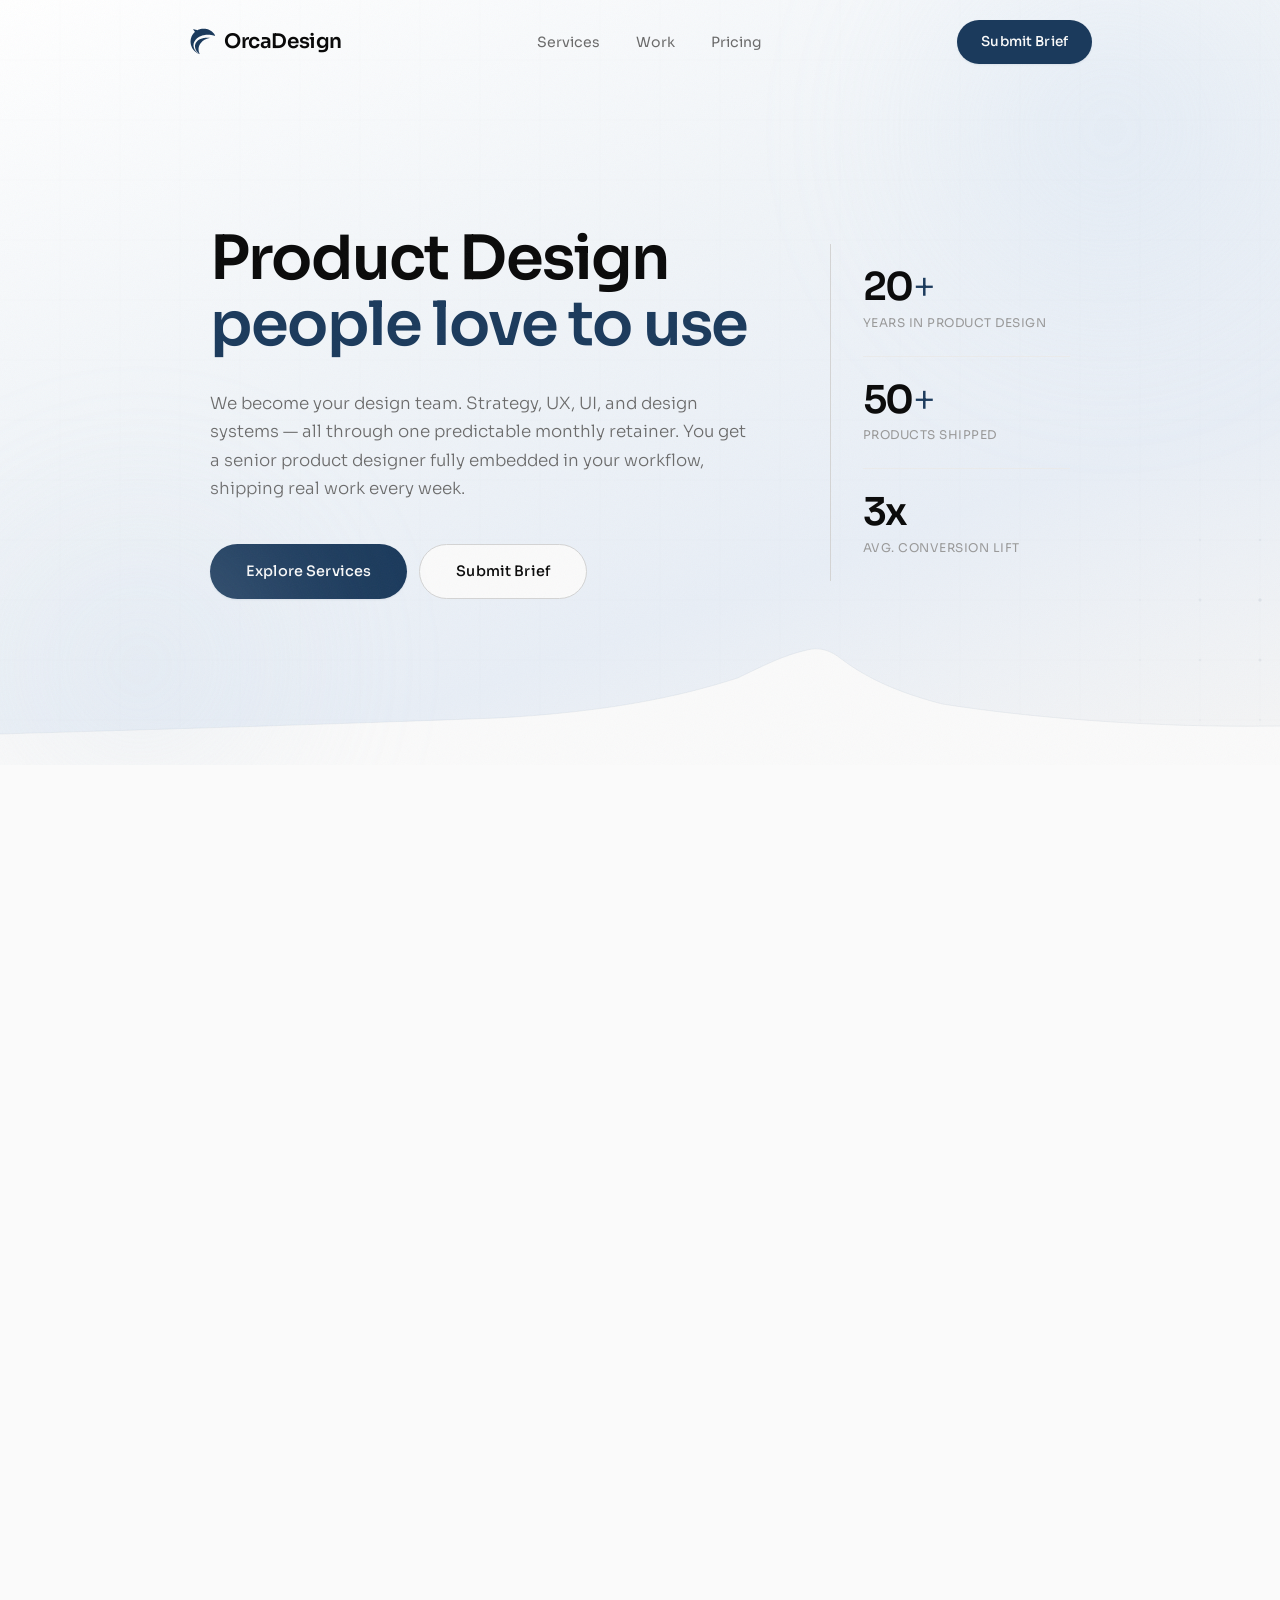
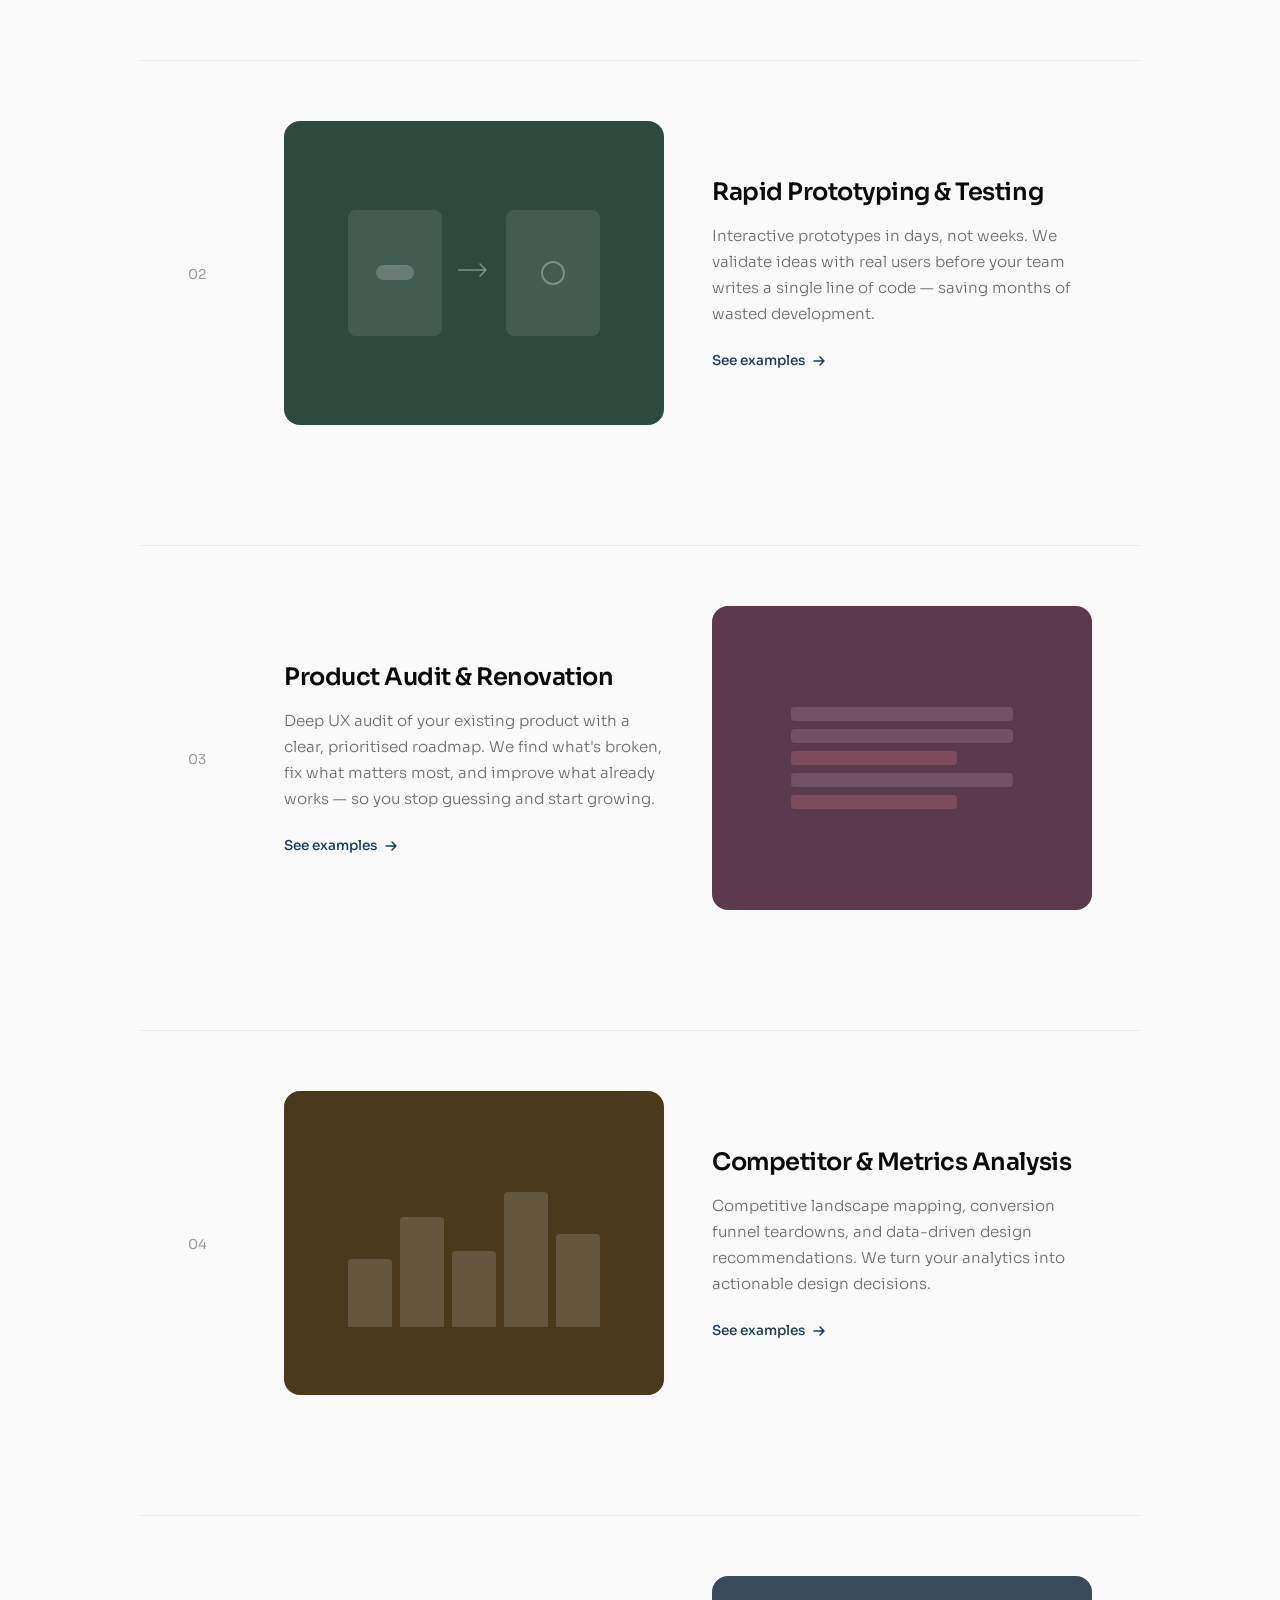
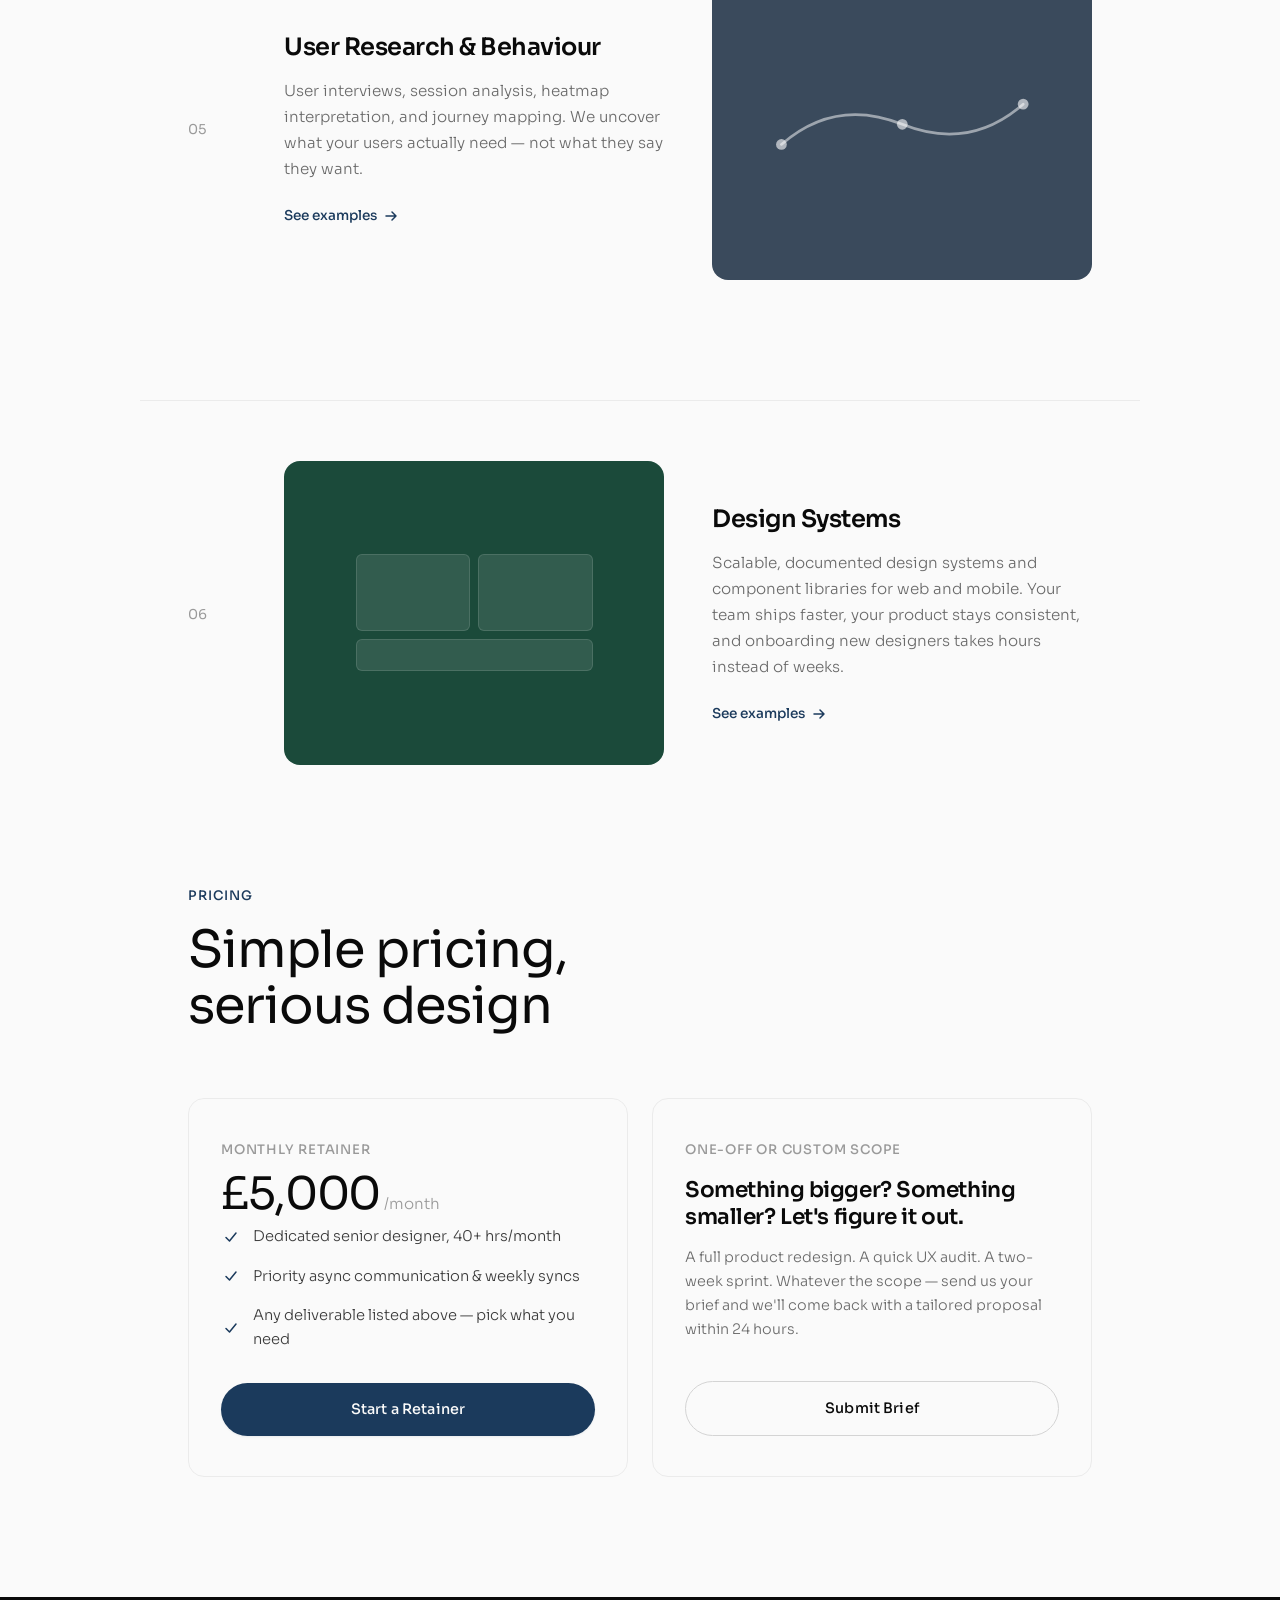
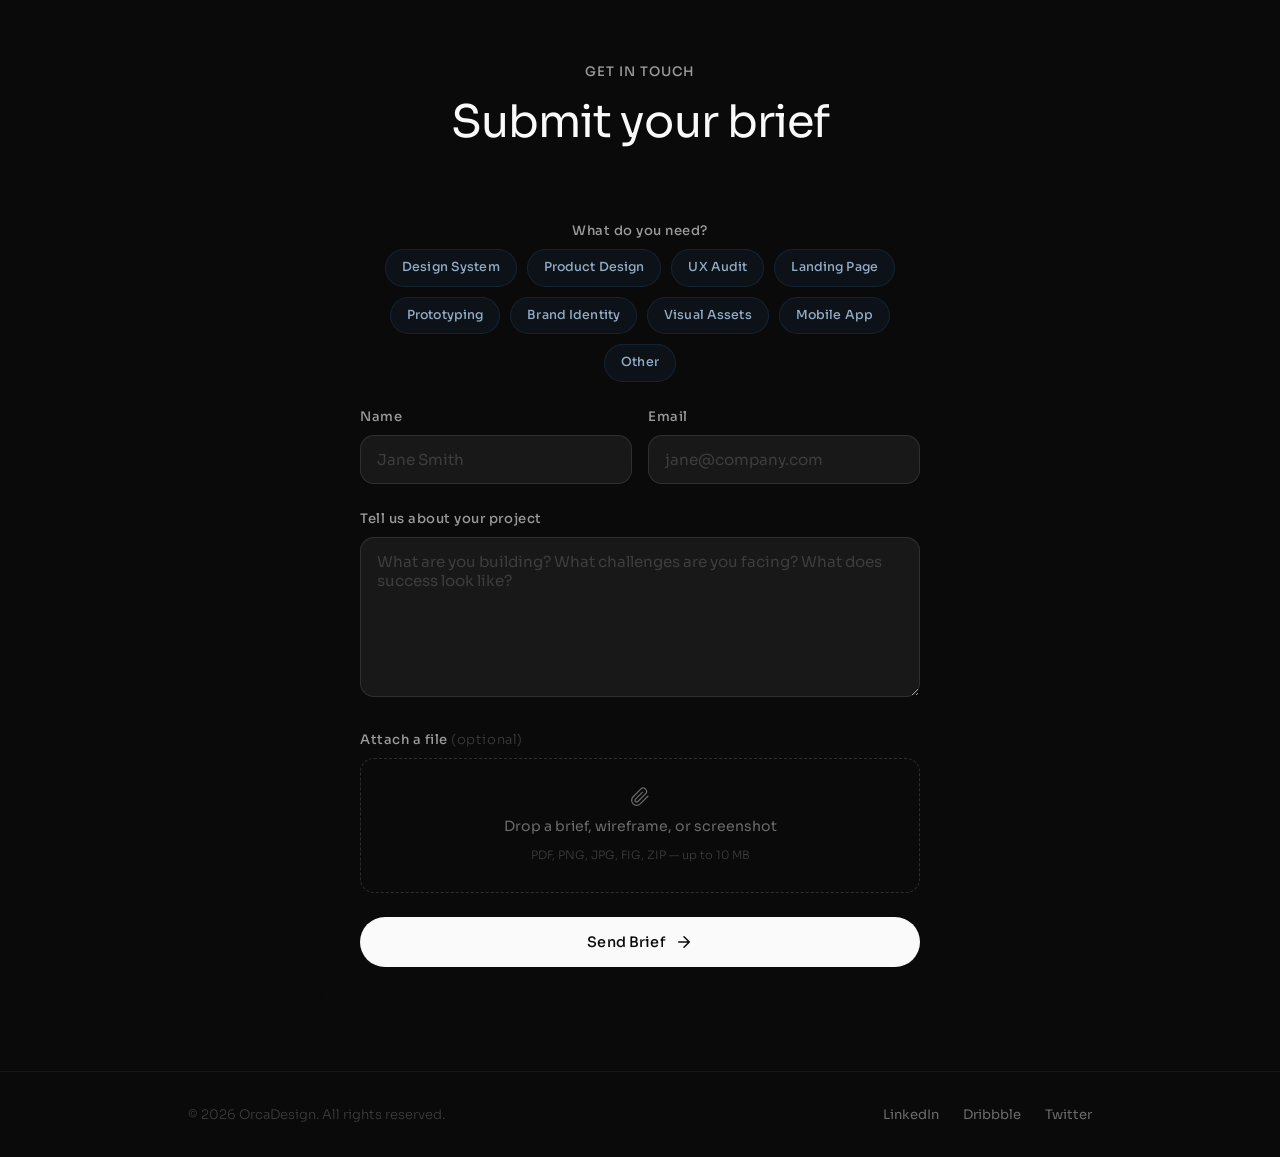
==== index.html @ 9582198b "Fix form submission: remove multipart encoding, add error handling Co-Authored-By: Claude Opus 4.6 <" ====
<!DOCTYPE html>
<html lang="en">
<head>
    <meta charset="UTF-8">
    <meta name="viewport" content="width=device-width, initial-scale=1.0">
    <title>OrcaDesign — Product Design That Drives Growth</title>
    <meta name="description" content="Product designer specializing in SaaS and digital products. Monthly retainer partnerships that deliver measurable growth through design.">
    <link rel="preconnect" href="https://fonts.googleapis.com">
    <link rel="preconnect" href="https://fonts.gstatic.com" crossorigin>
    <link href="https://fonts.googleapis.com/css2?family=Sora:wght@300;400;500;600&display=swap" rel="stylesheet">
    <link rel="icon" type="image/svg+xml" href="favicon.svg">
    <link rel="stylesheet" href="style.css">
</head>
<body>

    <!-- Header -->
    <header class="header" id="header">
        <div class="header-inner">
            <a href="#" class="logo">
                <svg class="logo-icon" width="28" height="27" viewBox="50 50 220 210">
                    <path fill="var(--accent)" d="M 199 57 L 191 56 L 190 55 L 184 55 L 183 54 L 162 54 L 161 55 L 155 55 L 154 56 L 146 57 L 145 58 L 134 61 L 124 66 L 113 62 L 109 62 L 104 60 L 89 59 L 97 68 L 103 77 L 104 80 L 94 90 L 84 104 L 77 118 L 77 120 L 74 127 L 74 130 L 72 135 L 72 139 L 71 140 L 71 148 L 70 149 L 70 163 L 71 164 L 71 172 L 72 173 L 72 178 L 73 179 L 74 186 L 76 189 L 79 199 L 85 210 L 92 220 L 103 232 L 104 232 L 113 240 L 122 245 L 124 247 L 145 255 L 142 253 L 139 247 L 139 245 L 137 242 L 137 239 L 135 235 L 135 232 L 134 231 L 134 226 L 133 225 L 133 207 L 134 206 L 134 201 L 137 193 L 137 190 L 145 174 L 151 166 L 165 152 L 180 142 L 203 132 L 206 132 L 210 130 L 214 130 L 219 128 L 228 127 L 213 126 L 212 125 L 190 125 L 189 126 L 182 126 L 181 127 L 175 127 L 174 128 L 166 129 L 162 131 L 159 131 L 156 133 L 153 133 L 144 138 L 142 138 L 127 148 L 117 158 L 112 165 L 107 176 L 107 179 L 105 184 L 105 200 L 106 201 L 107 209 L 112 221 L 120 233 L 134 247 L 133 248 L 130 247 L 122 241 L 109 228 L 102 218 L 99 212 L 99 210 L 97 207 L 97 205 L 95 201 L 95 198 L 94 197 L 93 182 L 94 181 L 94 173 L 95 172 L 95 169 L 100 156 L 110 141 L 121 130 L 138 118 L 148 113 L 158 110 L 161 108 L 164 108 L 168 106 L 176 105 L 181 103 L 187 103 L 188 102 L 202 102 L 203 101 L 209 101 L 210 102 L 225 102 L 226 103 L 231 103 L 232 104 L 236 104 L 237 105 L 245 106 L 249 108 L 252 108 L 255 110 L 260 110 L 261 109 L 263 109 L 261 104 L 255 95 L 238 77 L 225 68 L 211 61 L 209 61 Z"/>
                </svg>
                <span>OrcaDesign</span>
            </a>
            <nav class="nav" id="nav">
                <a href="#deliverables" class="nav-link">Services</a>
                <a href="portfolio.html" class="nav-link">Work</a>
                <a href="#service" class="nav-link">Pricing</a>
            </nav>
            <a href="#contact" class="btn btn-primary btn-sm header-cta">Submit Brief</a>
            <button class="menu-toggle" id="menuToggle" aria-label="Toggle menu">
                <span></span>
                <span></span>
            </button>
        </div>
    </header>

    <!-- Mobile Menu -->
    <div class="mobile-menu" id="mobileMenu">
        <nav class="mobile-nav">
            <a href="#deliverables" class="mobile-nav-link">Services</a>
            <a href="portfolio.html" class="mobile-nav-link">Work</a>
            <a href="#service" class="mobile-nav-link">Pricing</a>
            <a href="#contact" class="btn btn-primary mobile-nav-cta">Submit Brief</a>
        </nav>
    </div>

    <!-- Hero -->
    <div class="scroll-progress" id="scrollProgress"></div>

    <section class="hero">
        <div class="hero-grain"></div>
        <canvas class="hero-grid" id="heroGrid"></canvas>
        <div class="container">
            <div class="hero-content">
                <h1 class="hero-title anim-reveal">
                    Product Design<br>
                    <span class="hero-title-accent">
                        <span class="rotating-text" id="rotatingText">
                            <span class="rotating-line active">that drives growth</span>
                            <span class="rotating-line">people love to use</span>
                            <span class="rotating-line">that converts</span>
                        </span>
                    </span>
                </h1>
                <p class="hero-subtitle anim-reveal anim-delay-1">
                    We become your design team. Strategy, UX, UI, and design systems —
                    all through one predictable monthly retainer. You get a senior product designer
                    fully embedded in your workflow, shipping real work every week.
                </p>
                <div class="hero-actions anim-reveal anim-delay-2">
                    <a href="#deliverables" class="btn btn-primary">Explore Services</a>
                    <a href="#contact" class="btn btn-outline">Submit Brief</a>
                </div>
            </div>
            <div class="hero-aside anim-reveal anim-delay-2">
                <div class="hero-stat">
                    <span class="hero-stat-number">20<span class="stat-plus">+</span></span>
                    <span class="hero-stat-label">Years in product design</span>
                </div>
                <div class="hero-stat">
                    <span class="hero-stat-number">50<span class="stat-plus">+</span></span>
                    <span class="hero-stat-label">Products shipped</span>
                </div>
                <div class="hero-stat">
                    <span class="hero-stat-number">3x</span>
                    <span class="hero-stat-label">Avg. conversion lift</span>
                </div>
            </div>
        </div>
        <svg class="hero-wave" viewBox="0 0 1440 120" preserveAspectRatio="none" xmlns="http://www.w3.org/2000/svg">
            <!-- Subtle body shadow beneath the surface -->
            <ellipse cx="920" cy="105" rx="180" ry="12" fill="var(--accent)" opacity="0.04"/>
            <!-- Ocean wave with dorsal fin -->
            <path d="M0,88 C160,84 380,78 560,72 C680,66 760,52 830,32 C858,20 882,9 908,4 C920,1.5 930,3 942,10 C960,22 990,42 1060,58 C1160,72 1300,82 1440,80 L1440,120 L0,120 Z" fill="var(--white)"/>
            <!-- Fine accent line tracing the wave crest -->
            <path d="M0,88 C160,84 380,78 560,72 C680,66 760,52 830,32 C858,20 882,9 908,4 C920,1.5 930,3 942,10 C960,22 990,42 1060,58 C1160,72 1300,82 1440,80" fill="none" stroke="var(--accent)" stroke-width="0.5" opacity="0.12"/>
        </svg>
    </section>

    <!-- Deliverables -->
    <section class="deliverables" id="deliverables">
        <div class="container">
            <div class="section-header anim-reveal">
                <p class="section-label">What We Deliver</p>
                <h2 class="section-title">Everything your product needs.<br>Nothing it doesn't.</h2>
            </div>
        </div>

        <div class="deliver-item anim-reveal" id="d-product">
            <div class="container">
                <div class="deliver-layout">
                    <div class="deliver-number">01</div>
                    <div class="deliver-content">
                        <h3 class="deliver-title">Product Design</h3>
                        <p class="deliver-desc">Full product design from research to launch-ready Figma projects. Strategy, UX flows, UI design, and development-ready specs — we own the entire design process so your team can focus on building.</p>
                        <a href="portfolio.html#product-design" class="deliver-link">See examples <svg width="16" height="16" viewBox="0 0 16 16" fill="none" stroke="currentColor" stroke-width="1.5"><path d="M3 8h10M9 4l4 4-4 4" stroke-linecap="round" stroke-linejoin="round"/></svg></a>
                    </div>
                    <div class="deliver-visual" style="background: #1b3a5c;">
                        <div class="dv-mockup">
                            <div class="dv-sidebar"></div>
                            <div class="dv-main">
                                <div class="dv-bar"></div>
                                <div class="dv-cards"><div></div><div></div><div></div></div>
                            </div>
                        </div>
                    </div>
                </div>
            </div>
        </div>

        <div class="deliver-item anim-reveal" id="d-prototype">
            <div class="container">
                <div class="deliver-layout deliver-layout-reverse">
                    <div class="deliver-number">02</div>
                    <div class="deliver-content">
                        <h3 class="deliver-title">Rapid Prototyping & Testing</h3>
                        <p class="deliver-desc">Interactive prototypes in days, not weeks. We validate ideas with real users before your team writes a single line of code — saving months of wasted development.</p>
                        <a href="portfolio.html#prototyping" class="deliver-link">See examples <svg width="16" height="16" viewBox="0 0 16 16" fill="none" stroke="currentColor" stroke-width="1.5"><path d="M3 8h10M9 4l4 4-4 4" stroke-linecap="round" stroke-linejoin="round"/></svg></a>
                    </div>
                    <div class="deliver-visual" style="background: #2d4a3e;">
                        <div class="dv-proto">
                            <div class="dv-screen"><div class="dv-screen-btn"></div></div>
                            <div class="dv-arrow">
                                <svg width="32" height="16" viewBox="0 0 32 16" fill="none"><path d="M0 8h28M22 2l6 6-6 6" stroke="rgba(255,255,255,0.4)" stroke-width="1.5" stroke-linecap="round" stroke-linejoin="round"/></svg>
                            </div>
                            <div class="dv-screen"><div class="dv-screen-check"></div></div>
                        </div>
                    </div>
                </div>
            </div>
        </div>

        <div class="deliver-item anim-reveal" id="d-audit">
            <div class="container">
                <div class="deliver-layout">
                    <div class="deliver-number">03</div>
                    <div class="deliver-content">
                        <h3 class="deliver-title">Product Audit & Renovation</h3>
                        <p class="deliver-desc">Deep UX audit of your existing product with a clear, prioritised roadmap. We find what's broken, fix what matters most, and improve what already works — so you stop guessing and start growing.</p>
                        <a href="portfolio.html#audit" class="deliver-link">See examples <svg width="16" height="16" viewBox="0 0 16 16" fill="none" stroke="currentColor" stroke-width="1.5"><path d="M3 8h10M9 4l4 4-4 4" stroke-linecap="round" stroke-linejoin="round"/></svg></a>
                    </div>
                    <div class="deliver-visual" style="background: #5c3a4e;">
                        <div class="dv-audit">
                            <div class="dv-checklist">
                                <div class="dv-check-item dv-done"></div>
                                <div class="dv-check-item dv-done"></div>
                                <div class="dv-check-item dv-issue"></div>
                                <div class="dv-check-item dv-done"></div>
                                <div class="dv-check-item dv-issue"></div>
                            </div>
                        </div>
                    </div>
                </div>
            </div>
        </div>

        <div class="deliver-item anim-reveal" id="d-analysis">
            <div class="container">
                <div class="deliver-layout deliver-layout-reverse">
                    <div class="deliver-number">04</div>
                    <div class="deliver-content">
                        <h3 class="deliver-title">Competitor & Metrics Analysis</h3>
                        <p class="deliver-desc">Competitive landscape mapping, conversion funnel teardowns, and data-driven design recommendations. We turn your analytics into actionable design decisions.</p>
                        <a href="portfolio.html#analysis" class="deliver-link">See examples <svg width="16" height="16" viewBox="0 0 16 16" fill="none" stroke="currentColor" stroke-width="1.5"><path d="M3 8h10M9 4l4 4-4 4" stroke-linecap="round" stroke-linejoin="round"/></svg></a>
                    </div>
                    <div class="deliver-visual" style="background: #4a3a1b;">
                        <div class="dv-chart">
                            <div class="dv-bar-chart">
                                <div style="height:40%"></div>
                                <div style="height:65%"></div>
                                <div style="height:45%"></div>
                                <div style="height:80%"></div>
                                <div style="height:55%"></div>
                            </div>
                        </div>
                    </div>
                </div>
            </div>
        </div>

        <div class="deliver-item anim-reveal" id="d-research">
            <div class="container">
                <div class="deliver-layout">
                    <div class="deliver-number">05</div>
                    <div class="deliver-content">
                        <h3 class="deliver-title">User Research & Behaviour</h3>
                        <p class="deliver-desc">User interviews, session analysis, heatmap interpretation, and journey mapping. We uncover what your users actually need — not what they say they want.</p>
                        <a href="portfolio.html#research" class="deliver-link">See examples <svg width="16" height="16" viewBox="0 0 16 16" fill="none" stroke="currentColor" stroke-width="1.5"><path d="M3 8h10M9 4l4 4-4 4" stroke-linecap="round" stroke-linejoin="round"/></svg></a>
                    </div>
                    <div class="deliver-visual" style="background: #3a4a5c;">
                        <div class="dv-journey">
                            <svg viewBox="0 0 200 60" fill="none" width="100%">
                                <path d="M10 45 Q50 10 100 30 Q150 50 190 15" stroke="rgba(255,255,255,0.5)" stroke-width="2" stroke-linecap="round" fill="none"/>
                                <circle cx="10" cy="45" r="4" fill="rgba(255,255,255,0.6)"/>
                                <circle cx="100" cy="30" r="4" fill="rgba(255,255,255,0.6)"/>
                                <circle cx="190" cy="15" r="4" fill="rgba(255,255,255,0.6)"/>
                            </svg>
                        </div>
                    </div>
                </div>
            </div>
        </div>

        <div class="deliver-item anim-reveal" id="d-systems">
            <div class="container">
                <div class="deliver-layout deliver-layout-reverse">
                    <div class="deliver-number">06</div>
                    <div class="deliver-content">
                        <h3 class="deliver-title">Design Systems</h3>
                        <p class="deliver-desc">Scalable, documented design systems and component libraries for web and mobile. Your team ships faster, your product stays consistent, and onboarding new designers takes hours instead of weeks.</p>
                        <a href="portfolio.html#systems" class="deliver-link">See examples <svg width="16" height="16" viewBox="0 0 16 16" fill="none" stroke="currentColor" stroke-width="1.5"><path d="M3 8h10M9 4l4 4-4 4" stroke-linecap="round" stroke-linejoin="round"/></svg></a>
                    </div>
                    <div class="deliver-visual" style="background: #1b4a3a;">
                        <div class="dv-system">
                            <div class="dv-component"></div>
                            <div class="dv-component"></div>
                            <div class="dv-component dv-component-wide"></div>
                        </div>
                    </div>
                </div>
            </div>
        </div>
    </section>

    <!-- Service / Retainer -->
    <section class="service" id="service">
        <div class="container">
            <div class="section-header anim-reveal">
                <p class="section-label">Pricing</p>
                <h2 class="section-title">Simple pricing,<br>serious design</h2>
            </div>

            <div class="pricing-grid anim-reveal">
                <div class="retainer-card">
                    <p class="retainer-label">Monthly Retainer</p>
                    <div class="retainer-price">
                        <span class="retainer-amount">&pound;5,000</span>
                        <span class="retainer-period">/month</span>
                    </div>
                    <ul class="retainer-features">
                        <li><span class="feature-icon"><svg width="16" height="16" viewBox="0 0 16 16" fill="none"><path d="M3 8.5L6.5 12L13 4" stroke="currentColor" stroke-width="1.5" stroke-linecap="round" stroke-linejoin="round"/></svg></span><span>Dedicated senior designer, 40+ hrs/month</span></li>
                        <li><span class="feature-icon"><svg width="16" height="16" viewBox="0 0 16 16" fill="none"><path d="M3 8.5L6.5 12L13 4" stroke="currentColor" stroke-width="1.5" stroke-linecap="round" stroke-linejoin="round"/></svg></span><span>Priority async communication & weekly syncs</span></li>
                        <li><span class="feature-icon"><svg width="16" height="16" viewBox="0 0 16 16" fill="none"><path d="M3 8.5L6.5 12L13 4" stroke="currentColor" stroke-width="1.5" stroke-linecap="round" stroke-linejoin="round"/></svg></span><span>Any deliverable listed above — pick what you need</span></li>
                    </ul>
                    <a href="#contact" class="btn btn-primary btn-full">Start a Retainer</a>
                </div>

                <div class="custom-card">
                    <p class="custom-card-label">One-off or custom scope</p>
                    <h3 class="custom-card-title">Something bigger? Something smaller? Let's figure it out.</h3>
                    <p class="custom-card-desc">A full product redesign. A quick UX audit. A two-week sprint. Whatever the scope — send us your brief and we'll come back with a tailored proposal within 24 hours.</p>
                    <a href="#contact" class="btn btn-outline btn-full">Submit Brief</a>
                </div>
            </div>

        </div>
    </section>

    <!-- Contact -->
    <section class="contact" id="contact">
        <canvas class="contact-grid" id="contactGrid"></canvas>
        <div class="container">
            <div class="contact-centered anim-reveal">
                <p class="section-label section-label-light">Get in Touch</p>
                <h2 class="contact-title">Submit your brief</h2>
            </div>

            <form class="brief-form anim-reveal anim-delay-1" id="contactForm" action="https://formspree.io/f/xqeyealn" method="POST">

                <!-- Service tags -->
                <div class="form-group">
                    <label class="form-label" style="text-align: center;">What do you need?</label>
                    <div class="service-tags">
                        <label class="service-tag"><input type="checkbox" name="services[]" value="Design System"><span>Design System</span></label>
                        <label class="service-tag"><input type="checkbox" name="services[]" value="Product Design"><span>Product Design</span></label>
                        <label class="service-tag"><input type="checkbox" name="services[]" value="UX Audit"><span>UX Audit</span></label>
                        <label class="service-tag"><input type="checkbox" name="services[]" value="Landing Page"><span>Landing Page</span></label>
                        <label class="service-tag"><input type="checkbox" name="services[]" value="Prototyping"><span>Prototyping</span></label>
                        <label class="service-tag"><input type="checkbox" name="services[]" value="Brand Identity"><span>Brand Identity</span></label>
                        <label class="service-tag"><input type="checkbox" name="services[]" value="Visual Assets"><span>Visual Assets</span></label>
                        <label class="service-tag"><input type="checkbox" name="services[]" value="Mobile App"><span>Mobile App</span></label>
                        <label class="service-tag"><input type="checkbox" name="services[]" value="Other"><span>Other</span></label>
                    </div>
                </div>

                <div class="form-row">
                    <div class="form-group">
                        <label for="name" class="form-label">Name</label>
                        <input type="text" id="name" name="name" class="form-input" placeholder="Jane Smith" required>
                    </div>
                    <div class="form-group">
                        <label for="email" class="form-label">Email</label>
                        <input type="email" id="email" name="email" class="form-input" placeholder="jane@company.com" required>
                    </div>
                </div>

                <div class="form-group">
                    <label for="brief" class="form-label">Tell us about your project</label>
                    <textarea id="brief" name="brief" class="form-input form-textarea" placeholder="What are you building? What challenges are you facing? What does success look like?" rows="6" required></textarea>
                </div>

                <!-- File upload -->
                <div class="form-group">
                    <label class="form-label">Attach a file <span class="form-label-opt">(optional)</span></label>
                    <label class="file-upload" id="fileUpload">
                        <input type="file" name="attachment" accept=".pdf,.png,.jpg,.jpeg,.fig,.sketch,.zip" hidden>
                        <svg width="20" height="20" viewBox="0 0 24 24" fill="none" stroke="currentColor" stroke-width="1.5" stroke-linecap="round"><path d="M21.44 11.05l-9.19 9.19a6 6 0 01-8.49-8.49l9.19-9.19a4 4 0 015.66 5.66l-9.2 9.19a2 2 0 01-2.83-2.83l8.49-8.48"/></svg>
                        <span class="file-upload-text">Drop a brief, wireframe, or screenshot</span>
                        <span class="file-upload-hint">PDF, PNG, JPG, FIG, ZIP — up to 10 MB</span>
                    </label>
                </div>

                <button type="submit" class="brief-submit">Send Brief<svg width="18" height="18" viewBox="0 0 24 24" fill="none" stroke="currentColor" stroke-width="2" stroke-linecap="round"><path d="M5 12h14M12 5l7 7-7 7"/></svg></button>
            </form>
        </div>
    </section>

    <!-- Footer -->
    <footer class="footer">
        <div class="container">
            <div class="footer-inner">
                <p class="footer-copy">&copy; 2026 OrcaDesign. All rights reserved.</p>
                <div class="footer-links">
                    <a href="https://linkedin.com" target="_blank" rel="noopener" class="footer-link">LinkedIn</a>
                    <a href="https://dribbble.com" target="_blank" rel="noopener" class="footer-link">Dribbble</a>
                    <a href="https://twitter.com" target="_blank" rel="noopener" class="footer-link">Twitter</a>
                </div>
            </div>
        </div>
    </footer>

    <script src="script.js"></script>
</body>
</html>
---- style.css ----
/* ============================================
   Maria — Product Design Portfolio
   Aesthetic: Editorial Swiss Minimalism
   ============================================ */

:root {
    --black: #0a0a0a;
    --white: #fafafa;
    --gray-50: #f5f5f5;
    --gray-100: #ebebeb;
    --gray-200: #d4d4d4;
    --gray-400: #9a9a9a;
    --gray-500: #6b6b6b;
    --gray-700: #3d3d3d;
    --accent: #1b3a5c;
    --accent-light: #2a5580;
    --accent-soft: #e8eef4;
    --font-display: 'Sora', -apple-system, sans-serif;
    --font-body: 'Sora', -apple-system, sans-serif;
    --ease-out: cubic-bezier(0.16, 1, 0.3, 1);
    --ease-in-out: cubic-bezier(0.65, 0, 0.35, 1);
}

/* Reset & Base */
*, *::before, *::after { margin: 0; padding: 0; box-sizing: border-box; }

html {
    scroll-behavior: smooth;
    -webkit-font-smoothing: antialiased;
    -moz-osx-font-smoothing: grayscale;
    font-size: 16px;
}

body {
    font-family: var(--font-body);
    color: var(--black);
    background: var(--white);
    line-height: 1.6;
    overflow-x: hidden;
}

a { color: inherit; text-decoration: none; }
img { max-width: 100%; display: block; }
button { border: none; background: none; cursor: pointer; font-family: inherit; }
input, textarea { font-family: inherit; }

.container {
    max-width: 1000px;
    margin: 0 auto;
    padding: 0 24px;
}

@media (min-width: 768px) {
    .container { padding: 0 48px; }
}

/* ---- Buttons ---- */
.btn {
    display: inline-flex;
    align-items: center;
    justify-content: center;
    gap: 8px;
    padding: 15px 36px;
    font-size: 0.9rem;
    font-weight: 500;
    letter-spacing: 0.01em;
    border-radius: 980px;
    transition: background 0.25s ease, color 0.25s ease, border-color 0.25s ease, box-shadow 0.25s ease;
    cursor: pointer;
    border: none;
    white-space: nowrap;
}

.btn-primary {
    background: var(--accent);
    color: var(--white);
    box-shadow: 0 1px 2px rgba(27, 58, 92, 0.08);
}
.btn-primary:hover {
    background: #224d73;
    box-shadow: 0 2px 12px rgba(27, 58, 92, 0.18);
}

.btn-outline {
    background: var(--white);
    color: var(--black);
    border: 1px solid var(--gray-200);
}
.btn-outline:hover {
    border-color: var(--gray-400);
    background: var(--gray-50);
}

.btn-light {
    background: var(--white);
    color: var(--black);
}
.btn-light:hover {
    background: var(--gray-100);
}

.btn-sm { padding: 11px 24px; font-size: 0.85rem; }
.btn-full { width: 100%; }

/* ---- Header ---- */
.header {
    position: fixed;
    top: 0;
    left: 0;
    right: 0;
    z-index: 100;
    padding: 20px 0;
    transition: all 0.4s var(--ease-out);
}

.header.scrolled {
    padding: 12px 0;
    background: rgba(250, 250, 250, 0.92);
    backdrop-filter: blur(20px);
    -webkit-backdrop-filter: blur(20px);
    border-bottom: 1px solid var(--gray-100);
}

.header-inner {
    max-width: 1000px;
    margin: 0 auto;
    padding: 0 24px;
    display: flex;
    align-items: center;
    justify-content: space-between;
}

@media (min-width: 768px) {
    .header-inner { padding: 0 48px; }
}

.logo {
    font-family: var(--font-display);
    font-size: 1.25rem;
    font-weight: 600;
    letter-spacing: -0.02em;
    color: var(--black);
    display: flex;
    align-items: center;
    gap: 8px;
}

.logo-icon {
    flex-shrink: 0;
}

.nav {
    display: none;
    gap: 36px;
}

@media (min-width: 768px) {
    .nav { display: flex; }
}

.nav-link {
    font-size: 0.88rem;
    color: var(--gray-500);
    transition: color 0.25s ease;
    position: relative;
}
.nav-link::after {
    content: '';
    position: absolute;
    bottom: -4px;
    left: 0;
    width: 0;
    height: 1px;
    background: var(--black);
    transition: width 0.3s var(--ease-out);
}
.nav-link:hover { color: var(--black); }
.nav-link:hover::after { width: 100%; }

.header-cta {
    display: none;
}
@media (min-width: 768px) {
    .header-cta { display: inline-flex; }
}

.menu-toggle {
    display: flex;
    flex-direction: column;
    gap: 6px;
    padding: 8px;
    z-index: 110;
}
.menu-toggle span {
    width: 22px;
    height: 1.5px;
    background: var(--black);
    transition: all 0.3s var(--ease-out);
    transform-origin: center;
}
.menu-toggle.active span:first-child {
    transform: translateY(3.75px) rotate(45deg);
}
.menu-toggle.active span:last-child {
    transform: translateY(-3.75px) rotate(-45deg);
}

@media (min-width: 768px) {
    .menu-toggle { display: none; }
}

/* Mobile Menu */
.mobile-menu {
    position: fixed;
    inset: 0;
    background: var(--white);
    z-index: 99;
    display: flex;
    align-items: center;
    justify-content: center;
    opacity: 0;
    pointer-events: none;
    transition: opacity 0.4s var(--ease-out);
}
.mobile-menu.open {
    opacity: 1;
    pointer-events: auto;
}

.mobile-nav {
    display: flex;
    flex-direction: column;
    align-items: center;
    gap: 32px;
}
.mobile-nav-link {
    font-family: var(--font-display);
    font-size: 2rem;
    color: var(--black);
    opacity: 0;
    transform: translateY(20px);
    transition: all 0.4s var(--ease-out);
}
.mobile-menu.open .mobile-nav-link {
    opacity: 1;
    transform: translateY(0);
}
.mobile-menu.open .mobile-nav-link:nth-child(1) { transition-delay: 0.1s; }
.mobile-menu.open .mobile-nav-link:nth-child(2) { transition-delay: 0.15s; }
.mobile-menu.open .mobile-nav-link:nth-child(3) { transition-delay: 0.2s; }
.mobile-nav-cta {
    opacity: 0;
    transform: translateY(20px);
    transition: all 0.4s var(--ease-out);
    margin-top: 16px;
}
.mobile-menu.open .mobile-nav-cta {
    opacity: 1;
    transform: translateY(0);
    transition-delay: 0.3s;
}

/* ---- Hero ---- */
.hero {
    padding: 160px 0 100px;
    min-height: 85vh;
    display: flex;
    align-items: center;
    background: linear-gradient(160deg, #ffffff 0%, #f0f4f8 40%, #e8eef6 70%, #f5f5f5 100%);
    position: relative;
    overflow: hidden;
}

.hero-grid {
    position: absolute;
    inset: 0;
    width: 100%;
    height: 100%;
    pointer-events: none;
    opacity: 0.18;
}

.hero::before,
.hero::after {
    content: '';
    position: absolute;
    border-radius: 50%;
    filter: blur(80px);
    opacity: 0.35;
    pointer-events: none;
}

.hero::before {
    width: 500px;
    height: 500px;
    background: radial-gradient(circle, #c8daf0 0%, transparent 70%);
    top: -120px;
    right: -80px;
}

.hero::after {
    width: 400px;
    height: 400px;
    background: radial-gradient(circle, #d4e0ed 0%, transparent 70%);
    bottom: -100px;
    left: -60px;
}

.hero-wave {
    position: absolute;
    bottom: -1px;
    left: 0;
    width: 100%;
    height: 100px;
    display: block;
    pointer-events: none;
    animation: wave-breathe 6s ease-in-out infinite;
    transform-origin: bottom center;
}

@keyframes wave-breathe {
    0%, 100% { transform: scaleY(1); }
    50% { transform: scaleY(1.08); }
}

@media (min-width: 768px) {
    .hero-wave {
        height: 120px;
    }
}

/* Film grain overlay */
.hero-grain {
    position: absolute;
    inset: 0;
    pointer-events: none;
    opacity: 0.035;
    z-index: 1;
    background-image: url("data:image/svg+xml,%3Csvg viewBox='0 0 256 256' xmlns='http://www.w3.org/2000/svg'%3E%3Cfilter id='noise'%3E%3CfeTurbulence type='fractalNoise' baseFrequency='0.9' numOctaves='4' stitchTiles='stitch'/%3E%3C/filter%3E%3Crect width='100%25' height='100%25' filter='url(%23noise)'/%3E%3C/svg%3E");
    background-repeat: repeat;
    background-size: 256px 256px;
}

/* Scroll progress bar */
.scroll-progress {
    position: fixed;
    top: 0;
    left: 0;
    height: 2px;
    width: 0%;
    background: var(--accent);
    z-index: 10001;
    transition: none;
    pointer-events: none;
}


@media (min-width: 768px) {
    .hero { padding: 180px 0 120px; }
}

.hero .container {
    display: grid;
    gap: 60px;
}

@media (min-width: 960px) {
    .hero .container {
        grid-template-columns: 1fr 240px;
        gap: 80px;
        align-items: center;
    }
}

.hero-title {
    font-family: var(--font-display);
    font-size: clamp(2.6rem, 5vw, 3.8rem);
    line-height: 1.08;
    letter-spacing: -0.03em;
    font-weight: 600;
    margin-bottom: 28px;
}

.hero-content {
    min-width: 0;
}

.hero-title-accent {
    color: var(--accent);
    display: block;
    position: relative;
    height: 1.15em;
    white-space: nowrap;
}

.rotating-text {
    display: block;
    position: relative;
    height: 100%;
}

.rotating-line {
    position: absolute;
    left: 0;
    top: 0;
    opacity: 0;
    pointer-events: none;
    white-space: nowrap;
}

.rotating-line.active {
    animation: phraseIn 0.8s var(--ease-out) forwards;
}

.rotating-line.exit {
    animation: phraseOut 0.45s ease-in forwards;
}

@keyframes phraseIn {
    0% {
        opacity: 0;
        clip-path: polygon(0 0, 0 0, 0 100%, 0 100%);
    }
    100% {
        opacity: 1;
        clip-path: polygon(0 0, 100% 0, 100% 100%, 0 100%);
    }
}

@keyframes phraseOut {
    0% {
        opacity: 1;
        clip-path: polygon(0 0, 100% 0, 100% 100%, 0 100%);
    }
    100% {
        opacity: 0;
        clip-path: polygon(100% 0, 100% 0, 100% 100%, 100% 100%);
    }
}

.hero-subtitle {
    font-size: 1.05rem;
    line-height: 1.7;
    color: var(--gray-500);
    max-width: 540px;
    margin-bottom: 40px;
    font-weight: 300;
}

.hero-actions {
    display: flex;
    gap: 12px;
    flex-wrap: wrap;
}

.hero-aside {
    display: flex;
    gap: 32px;
    padding-top: 8px;
}

@media (min-width: 960px) {
    .hero-aside {
        flex-direction: column;
        gap: 0;
        padding: 0;
        padding-left: 32px;
        border-left: 1px solid var(--gray-200);
    }
}

.hero-stat {
    display: flex;
    flex-direction: column;
    gap: 6px;
    padding: 24px 0;
}

@media (min-width: 960px) {
    .hero-stat {
        border-bottom: 1px solid var(--gray-100);
    }
    .hero-stat:last-child {
        border-bottom: none;
    }
}

.hero-stat-number {
    font-family: var(--font-display);
    font-size: 2.4rem;
    font-weight: 600;
    letter-spacing: -0.04em;
    line-height: 1;
    color: var(--black);
}

.stat-plus {
    font-weight: 300;
    color: var(--accent);
}

.hero-stat-label {
    font-size: 0.75rem;
    color: var(--gray-400);
    font-weight: 400;
    letter-spacing: 0.04em;
    text-transform: uppercase;
}

/* ---- Section Headers ---- */
.section-label {
    font-size: 0.82rem;
    font-weight: 500;
    letter-spacing: 0.08em;
    text-transform: uppercase;
    color: var(--accent);
    margin-bottom: 16px;
}

.section-label-light { color: var(--gray-400); }

.section-title {
    font-family: var(--font-display);
    font-size: clamp(2rem, 4.5vw, 3.2rem);
    line-height: 1.1;
    letter-spacing: -0.02em;
    font-weight: 400;
}

.section-header { margin-bottom: 64px; }

/* ---- Deliverables ---- */
.deliverables {
    padding: 120px 0 0;
}

.deliverables .section-header {
    margin-bottom: 80px;
}

.deliver-item {
    padding: 60px 0;
}

.deliver-item .container {
    border-top: 1px solid var(--gray-100);
    padding-top: 60px;
}

.deliver-item:last-child {
    padding-bottom: 0;
}

.deliver-layout {
    display: grid;
    grid-template-columns: 48px 1fr;
    gap: 20px 24px;
}

@media (min-width: 768px) {
    .deliver-layout {
        grid-template-columns: 48px 1fr 1fr;
        gap: 20px 48px;
        align-items: center;
    }
}

.deliver-number {
    font-family: var(--font-display);
    font-size: 0.85rem;
    font-weight: 400;
    color: var(--gray-400);
    padding-top: 4px;
}

.deliver-content {
    min-width: 0;
}

.deliver-title {
    font-family: var(--font-display);
    font-size: 1.5rem;
    font-weight: 600;
    letter-spacing: -0.02em;
    margin-bottom: 12px;
}

.deliver-desc {
    font-size: 0.95rem;
    line-height: 1.7;
    color: var(--gray-500);
    font-weight: 300;
    margin-bottom: 20px;
    max-width: 480px;
}

.deliver-link {
    display: inline-flex;
    align-items: center;
    gap: 6px;
    font-size: 0.85rem;
    font-weight: 500;
    color: var(--accent);
    transition: gap 0.25s ease;
}

.deliver-link:hover {
    gap: 10px;
}

.deliver-visual {
    border-radius: 16px;
    aspect-ratio: 4 / 3;
    display: flex;
    align-items: center;
    justify-content: center;
    padding: 32px;
    grid-column: 1 / -1;
}

@media (min-width: 768px) {
    .deliver-visual {
        grid-column: auto;
        aspect-ratio: 5 / 4;
    }

    .deliver-layout-reverse .deliver-content {
        order: 2;
    }
    .deliver-layout-reverse .deliver-visual {
        order: 1;
    }
    .deliver-layout-reverse .deliver-number {
        order: 0;
    }
}

/* Deliver visuals — mini illustrations */
.dv-mockup {
    display: flex;
    gap: 8px;
    width: 80%;
    height: 70%;
}
.dv-sidebar {
    width: 28%;
    background: rgba(255,255,255,0.1);
    border-radius: 6px;
}
.dv-main {
    flex: 1;
    display: flex;
    flex-direction: column;
    gap: 8px;
}
.dv-bar {
    height: 16%;
    background: rgba(255,255,255,0.12);
    border-radius: 4px;
}
.dv-cards {
    flex: 1;
    display: grid;
    grid-template-columns: repeat(3, 1fr);
    gap: 6px;
}
.dv-cards div {
    background: rgba(255,255,255,0.08);
    border-radius: 4px;
}

.dv-proto {
    display: flex;
    align-items: center;
    gap: 16px;
    width: 80%;
}
.dv-screen {
    flex: 1;
    aspect-ratio: 3/4;
    background: rgba(255,255,255,0.1);
    border-radius: 8px;
    display: flex;
    align-items: center;
    justify-content: center;
}
.dv-screen-btn {
    width: 40%;
    height: 12%;
    background: rgba(255,255,255,0.2);
    border-radius: 980px;
}
.dv-screen-check {
    width: 24px;
    height: 24px;
    border: 2px solid rgba(255,255,255,0.3);
    border-radius: 50%;
}
.dv-arrow {
    flex-shrink: 0;
}

.dv-audit {
    width: 70%;
}
.dv-checklist {
    display: flex;
    flex-direction: column;
    gap: 8px;
}
.dv-check-item {
    height: 14px;
    border-radius: 4px;
}
.dv-done {
    background: rgba(255,255,255,0.12);
    width: 100%;
}
.dv-issue {
    background: rgba(255,150,150,0.2);
    width: 75%;
}

.dv-chart {
    width: 80%;
    height: 70%;
}
.dv-bar-chart {
    display: flex;
    align-items: flex-end;
    gap: 8px;
    height: 100%;
}
.dv-bar-chart div {
    flex: 1;
    background: rgba(255,255,255,0.15);
    border-radius: 4px 4px 0 0;
}

.dv-journey {
    width: 85%;
}

.dv-system {
    display: grid;
    grid-template-columns: 1fr 1fr;
    gap: 8px;
    width: 75%;
}
.dv-component {
    aspect-ratio: 3/2;
    background: rgba(255,255,255,0.1);
    border-radius: 6px;
    border: 1px solid rgba(255,255,255,0.12);
}
.dv-component-wide {
    grid-column: 1 / -1;
    aspect-ratio: auto;
    height: 32px;
}

/* ---- Portfolio (legacy, kept for portfolio.html) ---- */
.portfolio {
    padding: 120px 0;
    background: var(--gray-50);
}

.portfolio-grid {
    display: grid;
    grid-template-columns: 1fr;
    gap: 16px;
}

@media (min-width: 600px) {
    .portfolio-grid { grid-template-columns: repeat(2, 1fr); }
}

@media (min-width: 960px) {
    .portfolio-grid { grid-template-columns: repeat(2, 1fr); gap: 20px; }
}

.portfolio-card {
    position: relative;
    border-radius: 12px;
    overflow: hidden;
    cursor: pointer;
    aspect-ratio: 4 / 3;
    display: flex;
    flex-direction: column;
    justify-content: flex-end;
    padding: 28px;
    transition: transform 0.5s var(--ease-out), box-shadow 0.5s var(--ease-out);
    opacity: 0;
    transform: translateY(30px);
}

.portfolio-card.visible {
    opacity: 1;
    transform: translateY(0);
    transition: opacity 0.6s var(--ease-out), transform 0.6s var(--ease-out);
}

.portfolio-card:hover {
    transform: translateY(-4px);
    box-shadow: 0 20px 60px rgba(0, 0, 0, 0.12);
}

.portfolio-card::before {
    content: '';
    position: absolute;
    inset: 0;
    background: linear-gradient(to top, rgba(0,0,0,0.55) 0%, rgba(0,0,0,0) 60%);
    z-index: 1;
    transition: opacity 0.4s ease;
}
.portfolio-card:hover::before { opacity: 0.85; }

.card-inner {
    position: absolute;
    inset: 0;
    display: flex;
    align-items: center;
    justify-content: center;
    padding: 40px;
}

.card-visual {
    width: 60%;
    height: 50%;
    border-radius: 8px;
    background: rgba(255,255,255,0.12);
    backdrop-filter: blur(4px);
    border: 1px solid rgba(255,255,255,0.15);
    display: flex;
    align-items: center;
    justify-content: center;
    transition: transform 0.5s var(--ease-out);
}

.portfolio-card:hover .card-visual {
    transform: scale(1.04);
}

.card-visual-text {
    font-family: var(--font-display);
    font-size: 1.4rem;
    color: rgba(255,255,255,0.7);
    font-style: italic;
}

.card-info {
    position: relative;
    z-index: 2;
    color: white;
}

.card-client {
    font-size: 0.75rem;
    font-weight: 500;
    letter-spacing: 0.06em;
    text-transform: uppercase;
    opacity: 0.7;
    margin-bottom: 6px;
}

.card-title {
    font-family: var(--font-display);
    font-size: 1.35rem;
    letter-spacing: -0.01em;
    line-height: 1.2;
}

.card-arrow {
    position: absolute;
    top: 20px;
    right: 20px;
    z-index: 2;
    width: 36px;
    height: 36px;
    border-radius: 50%;
    background: rgba(255,255,255,0.15);
    backdrop-filter: blur(4px);
    display: flex;
    align-items: center;
    justify-content: center;
    opacity: 0;
    transform: translate(-6px, 6px);
    transition: all 0.4s var(--ease-out);
}
.portfolio-card:hover .card-arrow {
    opacity: 1;
    transform: translate(0, 0);
}

/* ---- Case Overlay ---- */
.case-overlay {
    position: fixed;
    inset: 0;
    z-index: 200;
    background: rgba(10, 10, 10, 0.5);
    backdrop-filter: blur(8px);
    -webkit-backdrop-filter: blur(8px);
    opacity: 0;
    pointer-events: none;
    transition: opacity 0.4s var(--ease-out);
    overflow-y: auto;
}
.case-overlay.open {
    opacity: 1;
    pointer-events: auto;
}

.case-overlay-inner {
    min-height: 100vh;
    display: flex;
    align-items: flex-start;
    justify-content: center;
    padding: 80px 24px 40px;
}

@media (min-width: 768px) {
    .case-overlay-inner { padding: 100px 48px 60px; }
}

.case-close {
    position: fixed;
    top: 24px;
    right: 24px;
    z-index: 210;
    width: 44px;
    height: 44px;
    border-radius: 50%;
    background: var(--white);
    display: flex;
    align-items: center;
    justify-content: center;
    color: var(--black);
    transition: transform 0.3s var(--ease-out);
    box-shadow: 0 2px 12px rgba(0,0,0,0.1);
}
.case-close:hover { transform: rotate(90deg); }

.case-detail {
    background: var(--white);
    border-radius: 16px;
    max-width: 800px;
    width: 100%;
    overflow: hidden;
    transform: translateY(40px);
    opacity: 0;
    transition: all 0.5s var(--ease-out);
}
.case-overlay.open .case-detail {
    transform: translateY(0);
    opacity: 1;
    transition-delay: 0.1s;
}

.case-hero {
    aspect-ratio: 16 / 9;
    display: flex;
    align-items: center;
    justify-content: center;
    position: relative;
}

.case-hero-visual {
    width: 55%;
    height: 55%;
    border-radius: 10px;
    background: rgba(255,255,255,0.15);
    border: 1px solid rgba(255,255,255,0.2);
    display: flex;
    align-items: center;
    justify-content: center;
}

.case-hero-text {
    font-family: var(--font-display);
    font-size: 2rem;
    color: rgba(255,255,255,0.6);
    font-style: italic;
}

.case-body {
    padding: 48px 40px 56px;
}

@media (max-width: 600px) {
    .case-body { padding: 32px 24px 40px; }
}

.case-client {
    font-size: 0.78rem;
    font-weight: 500;
    letter-spacing: 0.06em;
    text-transform: uppercase;
    color: var(--accent);
    margin-bottom: 8px;
}

.case-title {
    font-family: var(--font-display);
    font-size: clamp(1.6rem, 3vw, 2.2rem);
    letter-spacing: -0.02em;
    line-height: 1.15;
    margin-bottom: 36px;
}

.case-sections {
    display: grid;
    gap: 32px;
}

.case-section h4 {
    font-size: 0.78rem;
    font-weight: 500;
    letter-spacing: 0.06em;
    text-transform: uppercase;
    color: var(--gray-400);
    margin-bottom: 10px;
}

.case-section p {
    font-size: 0.95rem;
    line-height: 1.7;
    color: var(--gray-700);
    font-weight: 300;
}

.case-results {
    display: grid;
    grid-template-columns: repeat(auto-fit, minmax(120px, 1fr));
    gap: 20px;
    margin-top: 6px;
}

.case-result-item {
    text-align: center;
    padding: 20px 12px;
    background: var(--gray-50);
    border-radius: 10px;
}

.result-value {
    font-family: var(--font-display);
    font-size: 1.6rem;
    color: var(--accent);
    display: block;
    margin-bottom: 4px;
}

.result-label {
    font-size: 0.78rem;
    color: var(--gray-500);
    font-weight: 300;
}

/* ---- Service ---- */
.service {
    padding: 120px 0;
}

.pricing-grid {
    display: grid;
    gap: 24px;
}

@media (min-width: 768px) {
    .pricing-grid {
        grid-template-columns: 1fr 1fr;
        gap: 24px;
        align-items: stretch;
    }
}

.service-layout {
    display: grid;
    gap: 48px;
}

@media (min-width: 960px) {
    .service-layout {
        grid-template-columns: 420px 1fr;
        gap: 64px;
        align-items: start;
    }
}

.retainer-card {
    background: var(--white);
    border: 1px solid var(--gray-100);
    border-radius: 16px;
    padding: 40px 32px;
    position: sticky;
    top: 100px;
}

.retainer-label {
    font-size: 0.82rem;
    font-weight: 500;
    letter-spacing: 0.06em;
    text-transform: uppercase;
    color: var(--gray-400);
    margin-bottom: 12px;
}

.retainer-price {
    display: flex;
    align-items: baseline;
    gap: 4px;
    margin-bottom: 8px;
}

.retainer-amount {
    font-family: var(--font-display);
    font-size: 2.8rem;
    letter-spacing: -0.03em;
    line-height: 1;
}

.retainer-period {
    font-size: 0.95rem;
    color: var(--gray-400);
    font-weight: 300;
}

.retainer-note {
    font-size: 0.85rem;
    color: var(--gray-400);
    font-weight: 300;
    margin-bottom: 32px;
    padding-bottom: 32px;
    border-bottom: 1px solid var(--gray-100);
}

.retainer-features {
    list-style: none;
    display: flex;
    flex-direction: column;
    gap: 16px;
    margin-bottom: 32px;
}

.retainer-features li {
    display: flex;
    align-items: center;
    gap: 12px;
    font-size: 0.92rem;
    color: var(--gray-700);
    font-weight: 300;
}

.feature-icon {
    flex-shrink: 0;
    width: 20px;
    height: 20px;
    display: flex;
    align-items: center;
    justify-content: center;
    color: var(--accent);
}

/* Custom Card */
.custom-card {
    border: 1px solid var(--gray-100);
    border-radius: 16px;
    padding: 40px 32px;
    display: flex;
    flex-direction: column;
}

.custom-card-label {
    font-size: 0.82rem;
    font-weight: 500;
    letter-spacing: 0.06em;
    text-transform: uppercase;
    color: var(--gray-400);
    margin-bottom: 16px;
}

.custom-card-title {
    font-family: var(--font-display);
    font-size: 1.35rem;
    font-weight: 600;
    letter-spacing: -0.02em;
    line-height: 1.25;
    margin-bottom: 16px;
}

.custom-card-desc {
    font-size: 0.9rem;
    line-height: 1.65;
    color: var(--gray-500);
    font-weight: 300;
    margin-bottom: 32px;
    flex: 1;
}

/* Process */
.process-title {
    font-family: var(--font-display);
    font-size: 1.6rem;
    letter-spacing: -0.02em;
    margin-bottom: 36px;
}

.process-steps {
    display: flex;
    flex-direction: column;
    gap: 0;
}

.process-step {
    display: grid;
    grid-template-columns: 48px 1fr;
    gap: 16px;
    padding: 28px 0;
    border-top: 1px solid var(--gray-100);
    transition: background 0.3s ease;
}

.process-step:last-child {
    border-bottom: 1px solid var(--gray-100);
}

.step-number {
    font-family: var(--font-display);
    font-size: 1.1rem;
    color: var(--gray-400);
    padding-top: 2px;
}

.step-content h4 {
    font-size: 1rem;
    font-weight: 500;
    margin-bottom: 8px;
    letter-spacing: -0.01em;
}

.step-content p {
    font-size: 0.9rem;
    line-height: 1.65;
    color: var(--gray-500);
    font-weight: 300;
}

/* ---- Contact ---- */
.contact {
    padding: 64px 0;
    background: var(--black);
    color: var(--white);
    position: relative;
    overflow: hidden;
}

.contact-grid {
    position: absolute;
    inset: 0;
    width: 100%;
    height: 100%;
    pointer-events: none;
    opacity: 1;
}

/* Centered header */
.contact-centered {
    text-align: center;
    margin-bottom: 32px;
}

.contact-title {
    font-family: var(--font-display);
    font-size: clamp(2rem, 4vw, 2.8rem);
    line-height: 1.1;
    letter-spacing: -0.02em;
    font-weight: 400;
    margin-bottom: 20px;
}

.contact-desc {
    font-size: 0.95rem;
    line-height: 1.7;
    color: var(--gray-400);
    font-weight: 300;
    max-width: 520px;
    margin: 0 auto;
}

/* Brief form — centered, wider */
.brief-form {
    max-width: 640px;
    margin: 0 auto;
    position: relative;
    z-index: 1;
    background: var(--black);
    border-radius: 16px;
    padding: 40px;
}

.form-group { margin-bottom: 24px; }

.form-row {
    display: grid;
    grid-template-columns: 1fr 1fr;
    gap: 16px;
}

.form-label {
    display: block;
    font-size: 0.82rem;
    font-weight: 500;
    letter-spacing: 0.04em;
    color: var(--gray-400);
    margin-bottom: 8px;
}

.form-label-opt {
    font-weight: 300;
    color: var(--gray-700);
}

.form-input {
    width: 100%;
    padding: 14px 16px;
    background: rgba(255, 255, 255, 0.06);
    border: 1px solid rgba(255, 255, 255, 0.1);
    border-radius: 14px;
    color: var(--white);
    font-size: 0.95rem;
    transition: all 0.3s ease;
    outline: none;
}

.form-input::placeholder { color: var(--gray-700); }

.form-input:focus {
    border-color: var(--accent-light);
    background: rgba(255, 255, 255, 0.08);
    box-shadow: 0 0 0 3px rgba(42, 85, 128, 0.15);
}

.form-textarea {
    resize: vertical;
    min-height: 160px;
}

/* Service tags */
.service-tags {
    display: flex;
    flex-wrap: wrap;
    gap: 10px;
    justify-content: center;
}

.service-tag {
    cursor: pointer;
}

.service-tag input { display: none; }

.service-tag span {
    display: inline-block;
    padding: 8px 16px;
    font-size: 0.78rem;
    font-weight: 500;
    letter-spacing: 0.01em;
    color: rgba(180, 210, 240, 0.8);
    background: rgba(42, 85, 128, 0.12);
    border: 1px solid rgba(42, 85, 128, 0.25);
    border-radius: 980px;
    transition: all 0.25s var(--ease-out);
    user-select: none;
}

.service-tag span:hover {
    background: rgba(42, 85, 128, 0.2);
    border-color: rgba(42, 85, 128, 0.4);
    color: rgba(200, 225, 250, 0.95);
}

.service-tag input:checked + span {
    background: var(--accent-light);
    color: var(--white);
    border-color: var(--accent-light);
    box-shadow: 0 2px 20px rgba(42, 85, 128, 0.4);
}

/* File upload */
.file-upload {
    display: flex;
    flex-direction: column;
    align-items: center;
    justify-content: center;
    gap: 8px;
    padding: 28px 20px;
    border: 1px dashed rgba(255, 255, 255, 0.15);
    border-radius: 14px;
    cursor: pointer;
    transition: all 0.25s ease;
    color: var(--gray-500);
}

.file-upload:hover {
    border-color: rgba(255, 255, 255, 0.3);
    background: rgba(255, 255, 255, 0.03);
    color: var(--gray-400);
}

.file-upload.has-file {
    border-color: var(--accent-light);
    background: rgba(42, 85, 128, 0.1);
    color: var(--white);
}

.file-upload-text {
    font-size: 0.88rem;
    font-weight: 400;
}

.file-upload-hint {
    font-size: 0.72rem;
    font-weight: 300;
    color: var(--gray-700);
}

/* Submit button */
.brief-submit {
    display: flex;
    align-items: center;
    justify-content: center;
    gap: 10px;
    width: 100%;
    padding: 16px 32px;
    font-family: var(--font-body);
    font-size: 0.9rem;
    font-weight: 500;
    letter-spacing: 0.01em;
    color: var(--black);
    background: var(--white);
    border: none;
    border-radius: 980px;
    cursor: pointer;
    transition: background 0.25s ease, box-shadow 0.25s ease;
}

.brief-submit:hover {
    background: #fff;
    box-shadow: 0 2px 16px rgba(255, 255, 255, 0.2);
}

/* ---- Footer ---- */
.footer {
    padding: 32px 0;
    background: var(--black);
    border-top: 1px solid rgba(255, 255, 255, 0.06);
}

.footer-inner {
    display: flex;
    justify-content: space-between;
    align-items: center;
    flex-wrap: wrap;
    gap: 16px;
}

.footer-copy {
    font-size: 0.82rem;
    color: var(--gray-700);
    font-weight: 300;
}

.footer-links {
    display: flex;
    gap: 24px;
}

.footer-link {
    font-size: 0.82rem;
    color: var(--gray-500);
    transition: color 0.25s ease;
}
.footer-link:hover { color: var(--white); }

/* ---- Animations ---- */
.anim-reveal {
    opacity: 0;
    transform: translateY(28px);
    transition: opacity 0.7s var(--ease-out), transform 0.7s var(--ease-out);
}

.anim-reveal.visible {
    opacity: 1;
    transform: translateY(0);
}

.anim-delay-1 { transition-delay: 0.12s; }
.anim-delay-2 { transition-delay: 0.24s; }
.anim-delay-3 { transition-delay: 0.36s; }

/* ---- Utilities ---- */
::selection {
    background: var(--accent);
    color: var(--white);
}

/* Scrollbar */
::-webkit-scrollbar { width: 6px; }
::-webkit-scrollbar-track { background: transparent; }
::-webkit-scrollbar-thumb {
    background: var(--gray-200);
    border-radius: 3px;
}
::-webkit-scrollbar-thumb:hover { background: var(--gray-400); }

/* Form success state */
.form-success {
    text-align: center;
    padding: 40px 20px;
}

.form-success h3 {
    font-family: var(--font-display);
    font-size: 1.6rem;
    margin-bottom: 8px;
}

.form-success p {
    color: var(--gray-400);
    font-weight: 300;
    font-size: 0.95rem;
}
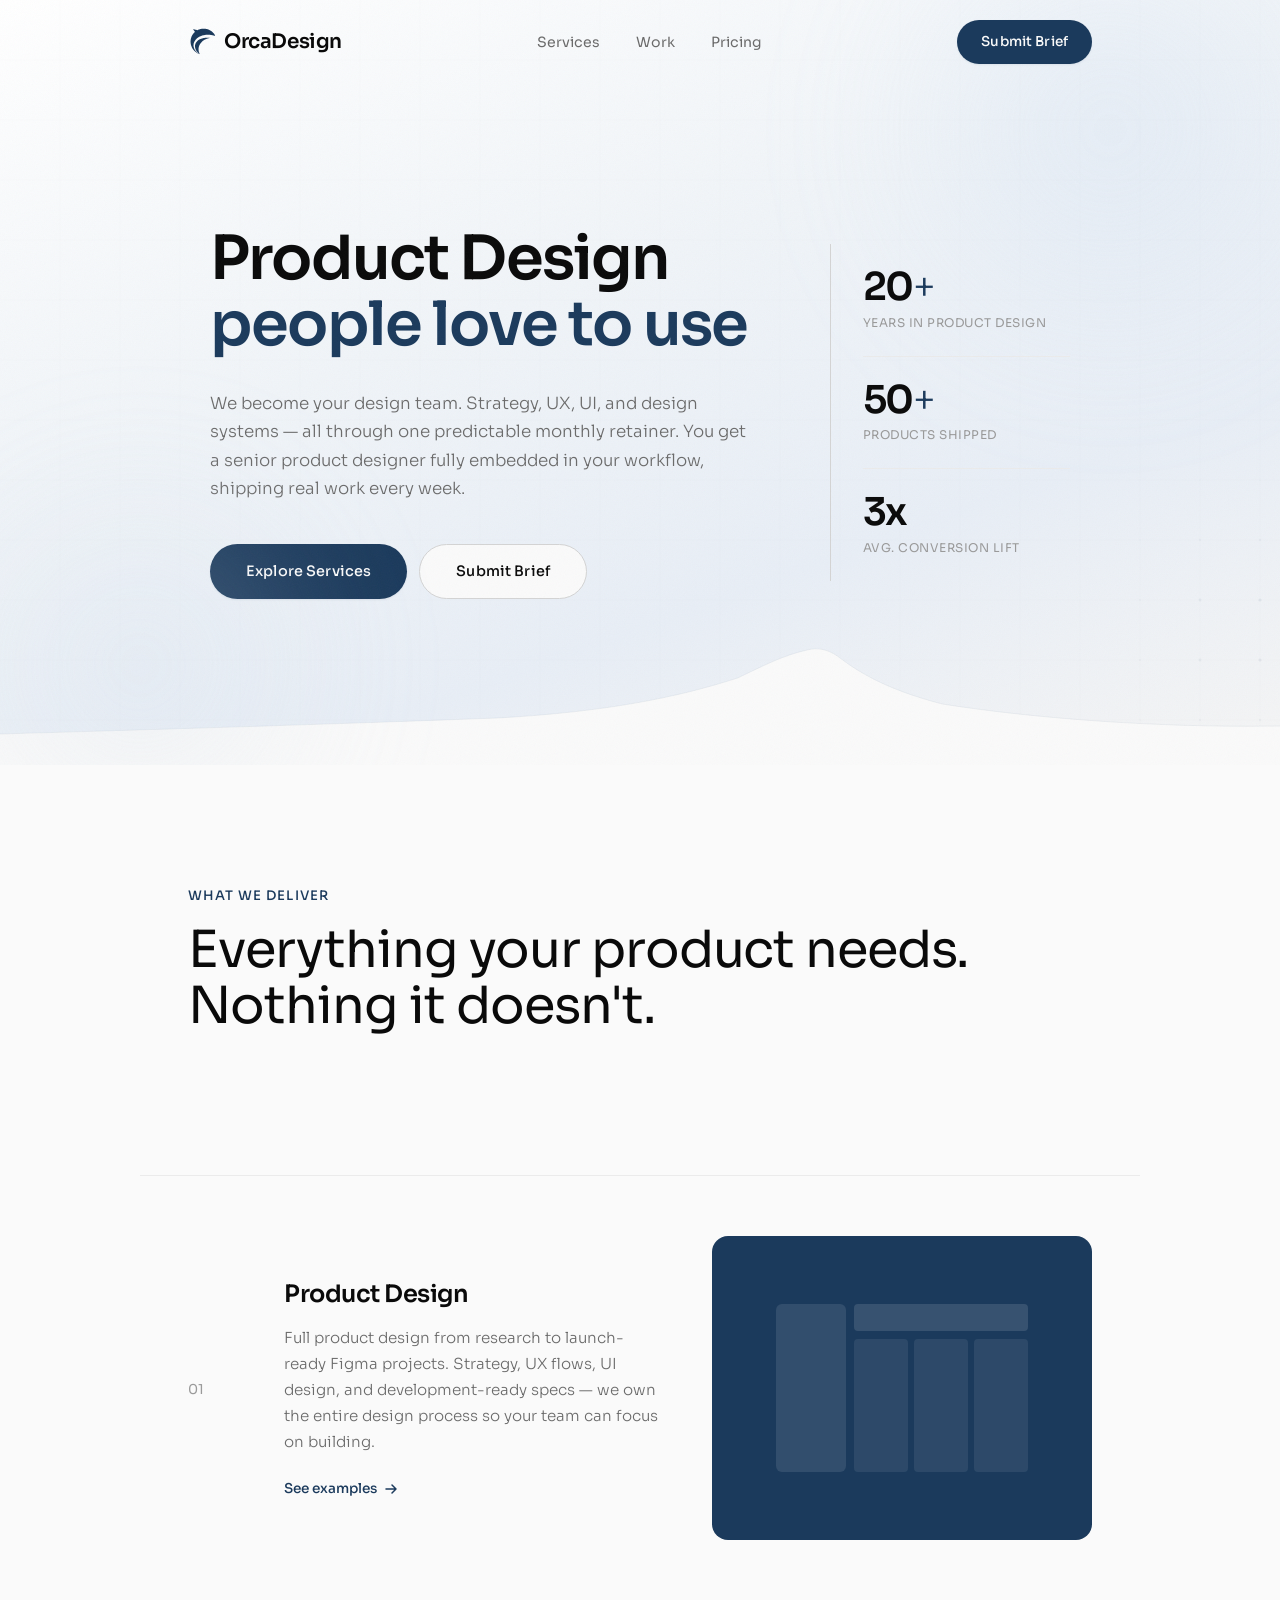
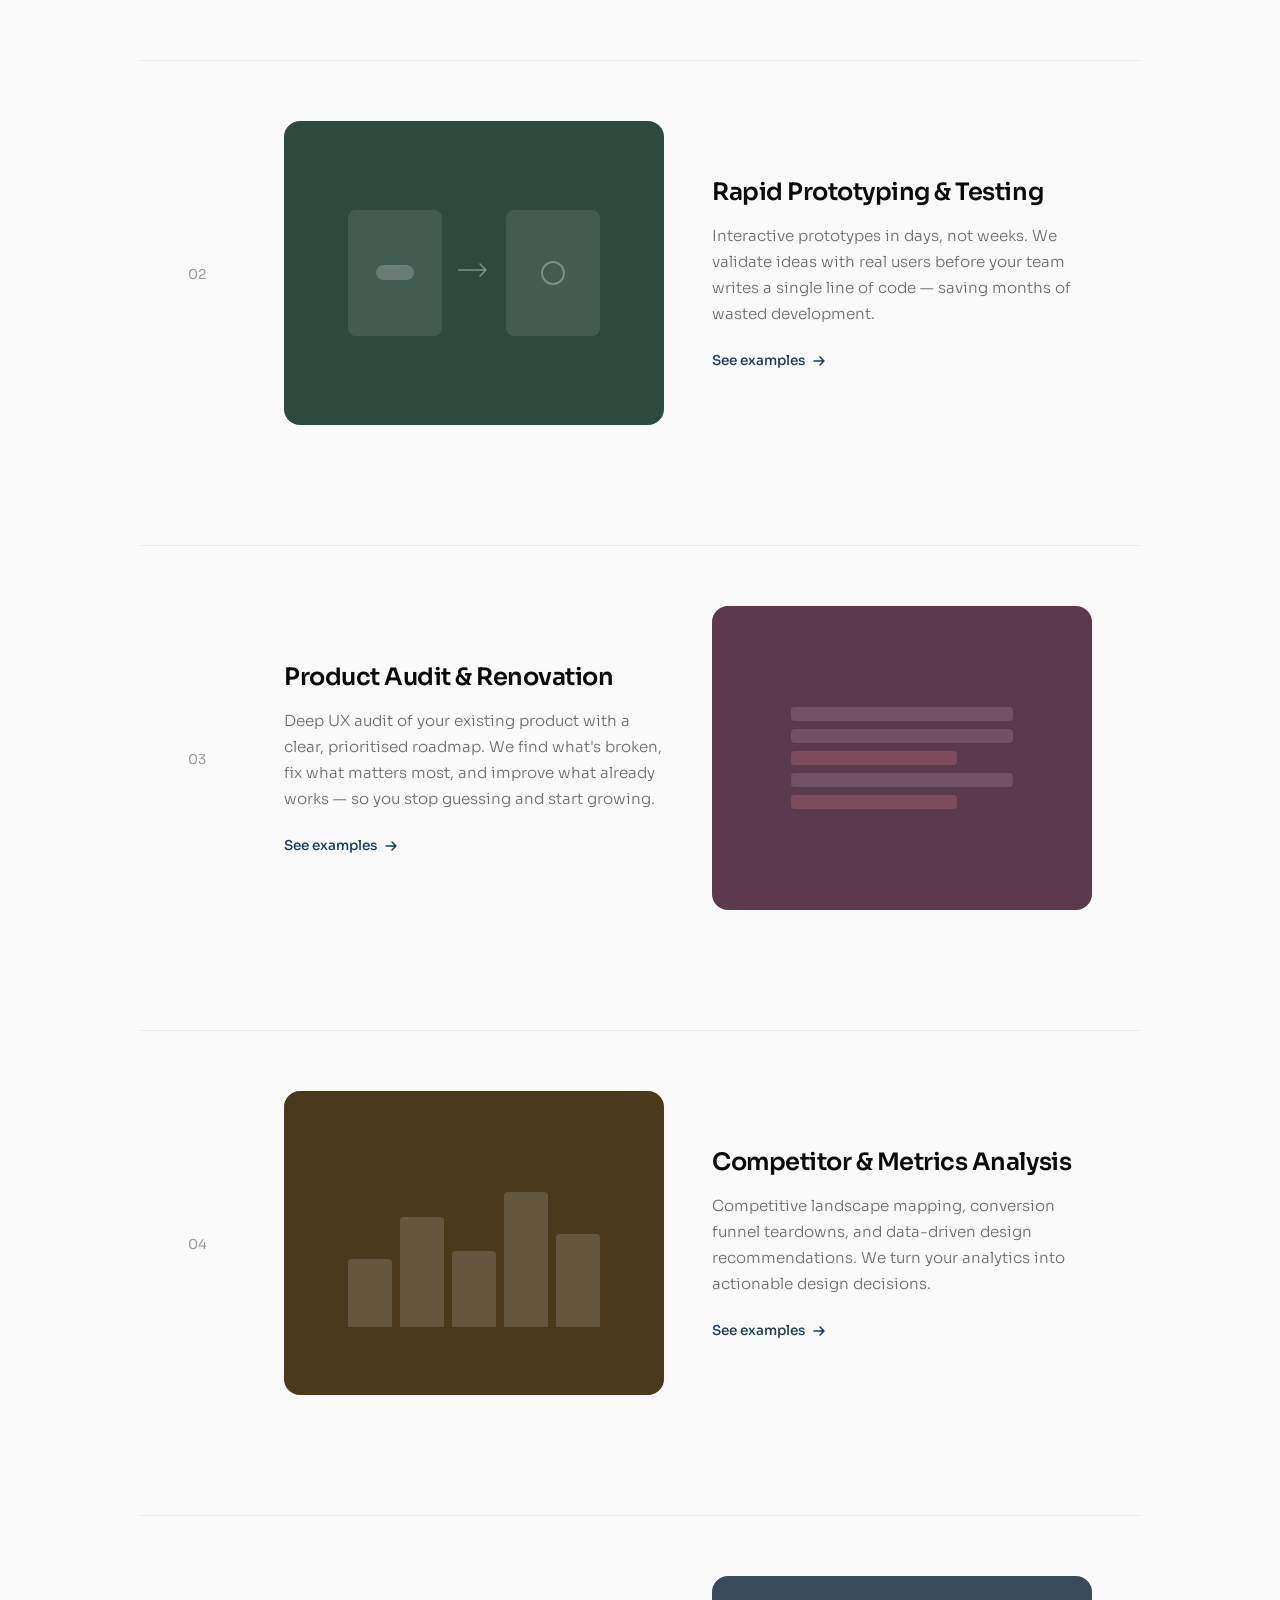
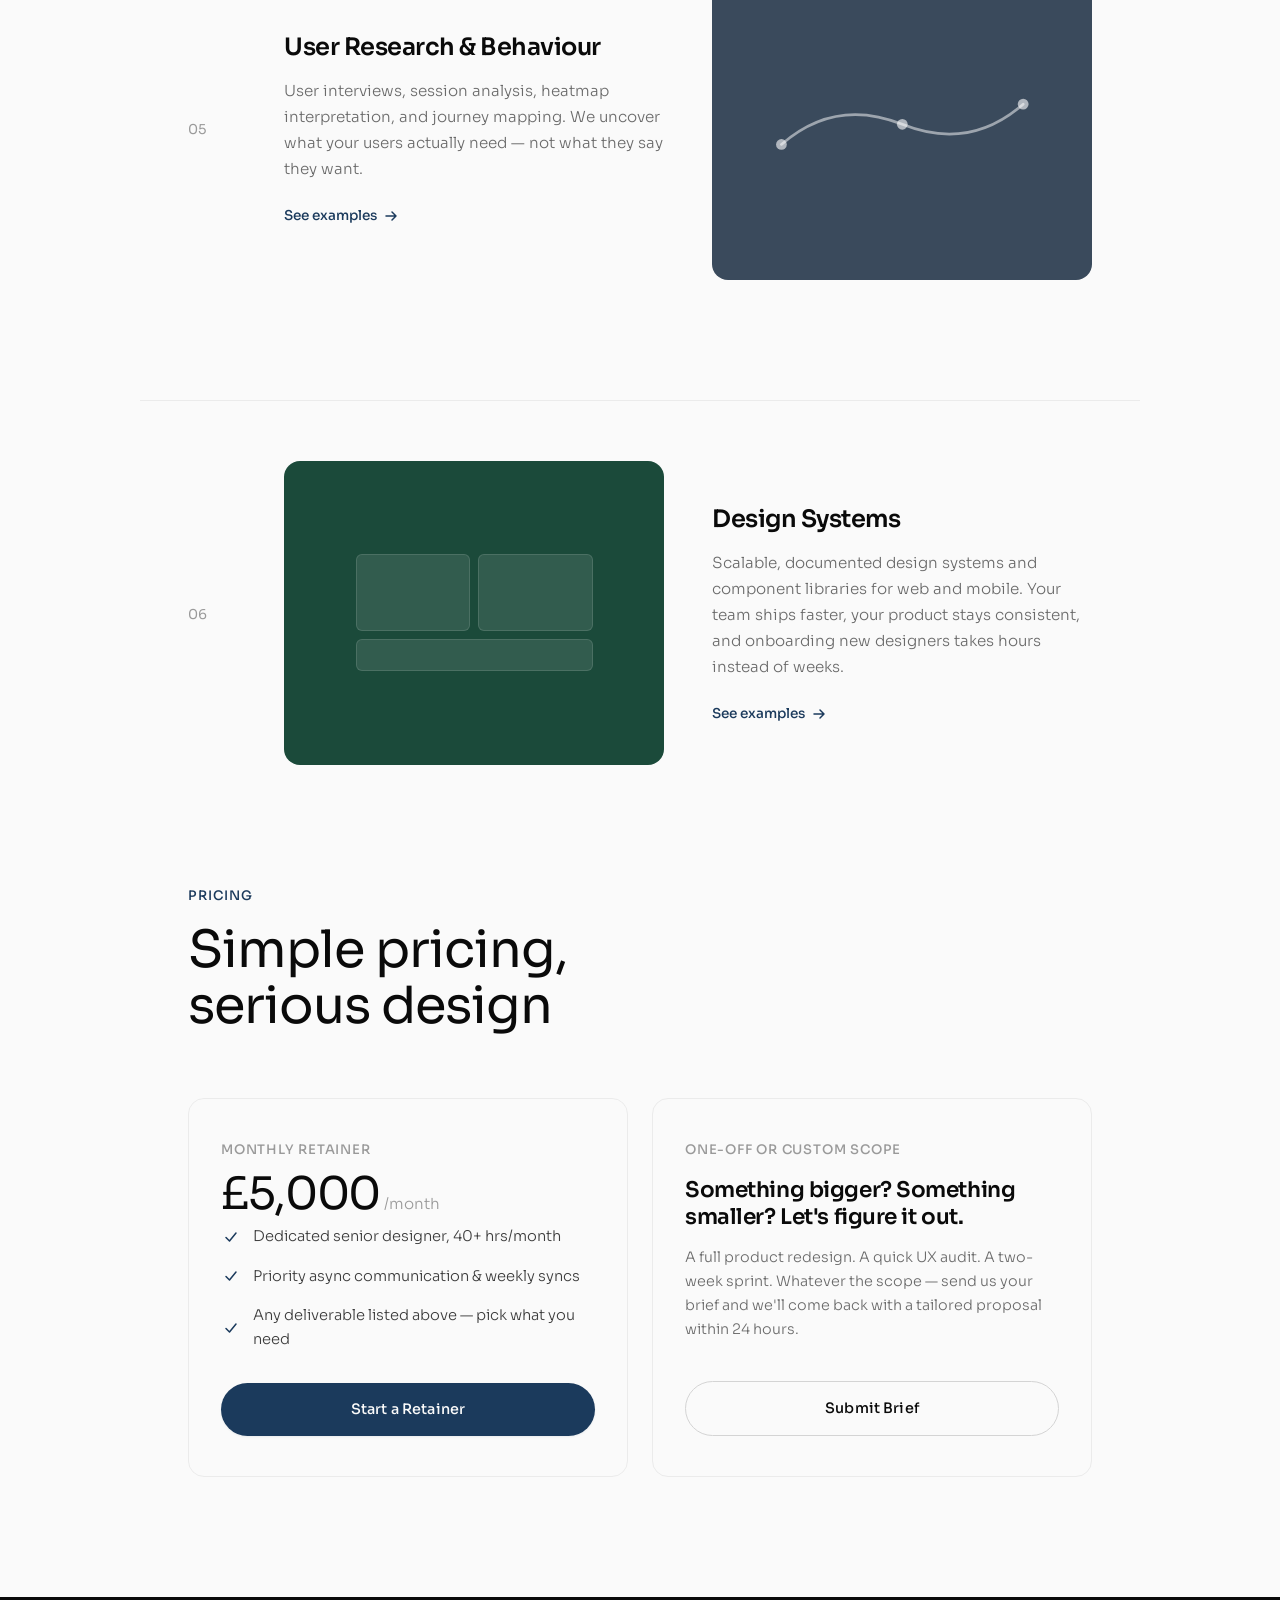
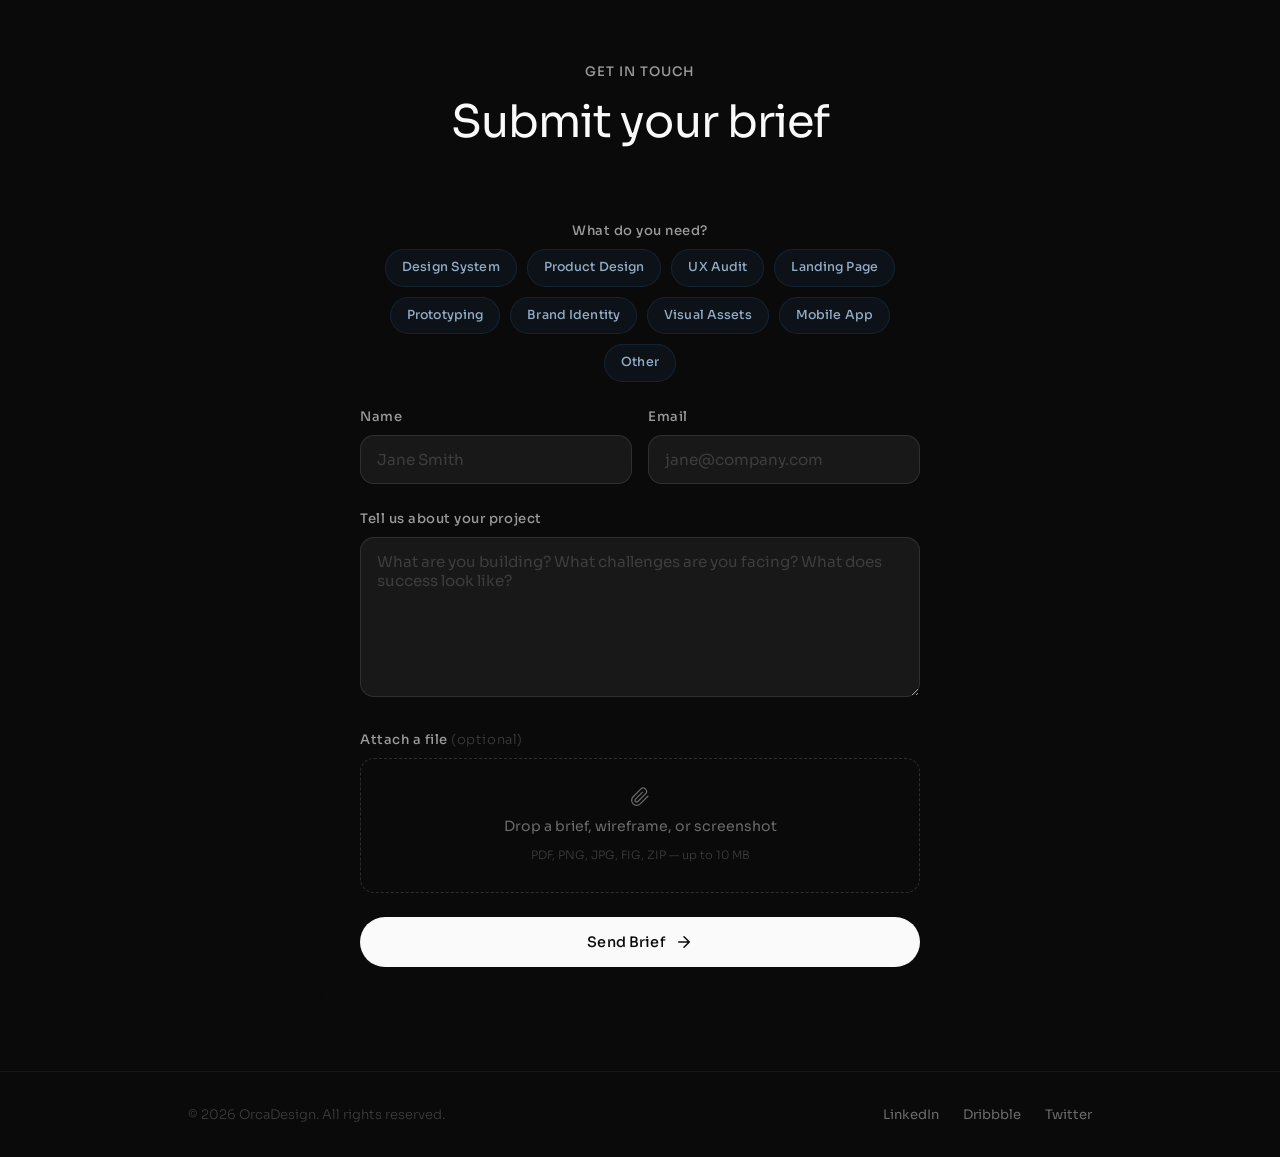
==== commit b7ce049e: "Switch to Formsubmit.co for contact form delivery Co-Authored-By: Claude Opus 4.6 <noreply@anthropic" ====
--- a/index.html
+++ b/index.html
@@ -286,7 +286,10 @@
                 <h2 class="contact-title">Submit your brief</h2>
             </div>
 
-            <form class="brief-form anim-reveal anim-delay-1" id="contactForm" action="https://formspree.io/f/xqeyealn" method="POST">
+            <form class="brief-form anim-reveal anim-delay-1" id="contactForm" action="https://formsubmit.co/hello@orcadesign.io" method="POST">
+                <input type="hidden" name="_captcha" value="false">
+                <input type="hidden" name="_subject" value="New brief from OrcaDesign">
+                <input type="hidden" name="_template" value="table">
 
                 <!-- Service tags -->
                 <div class="form-group">
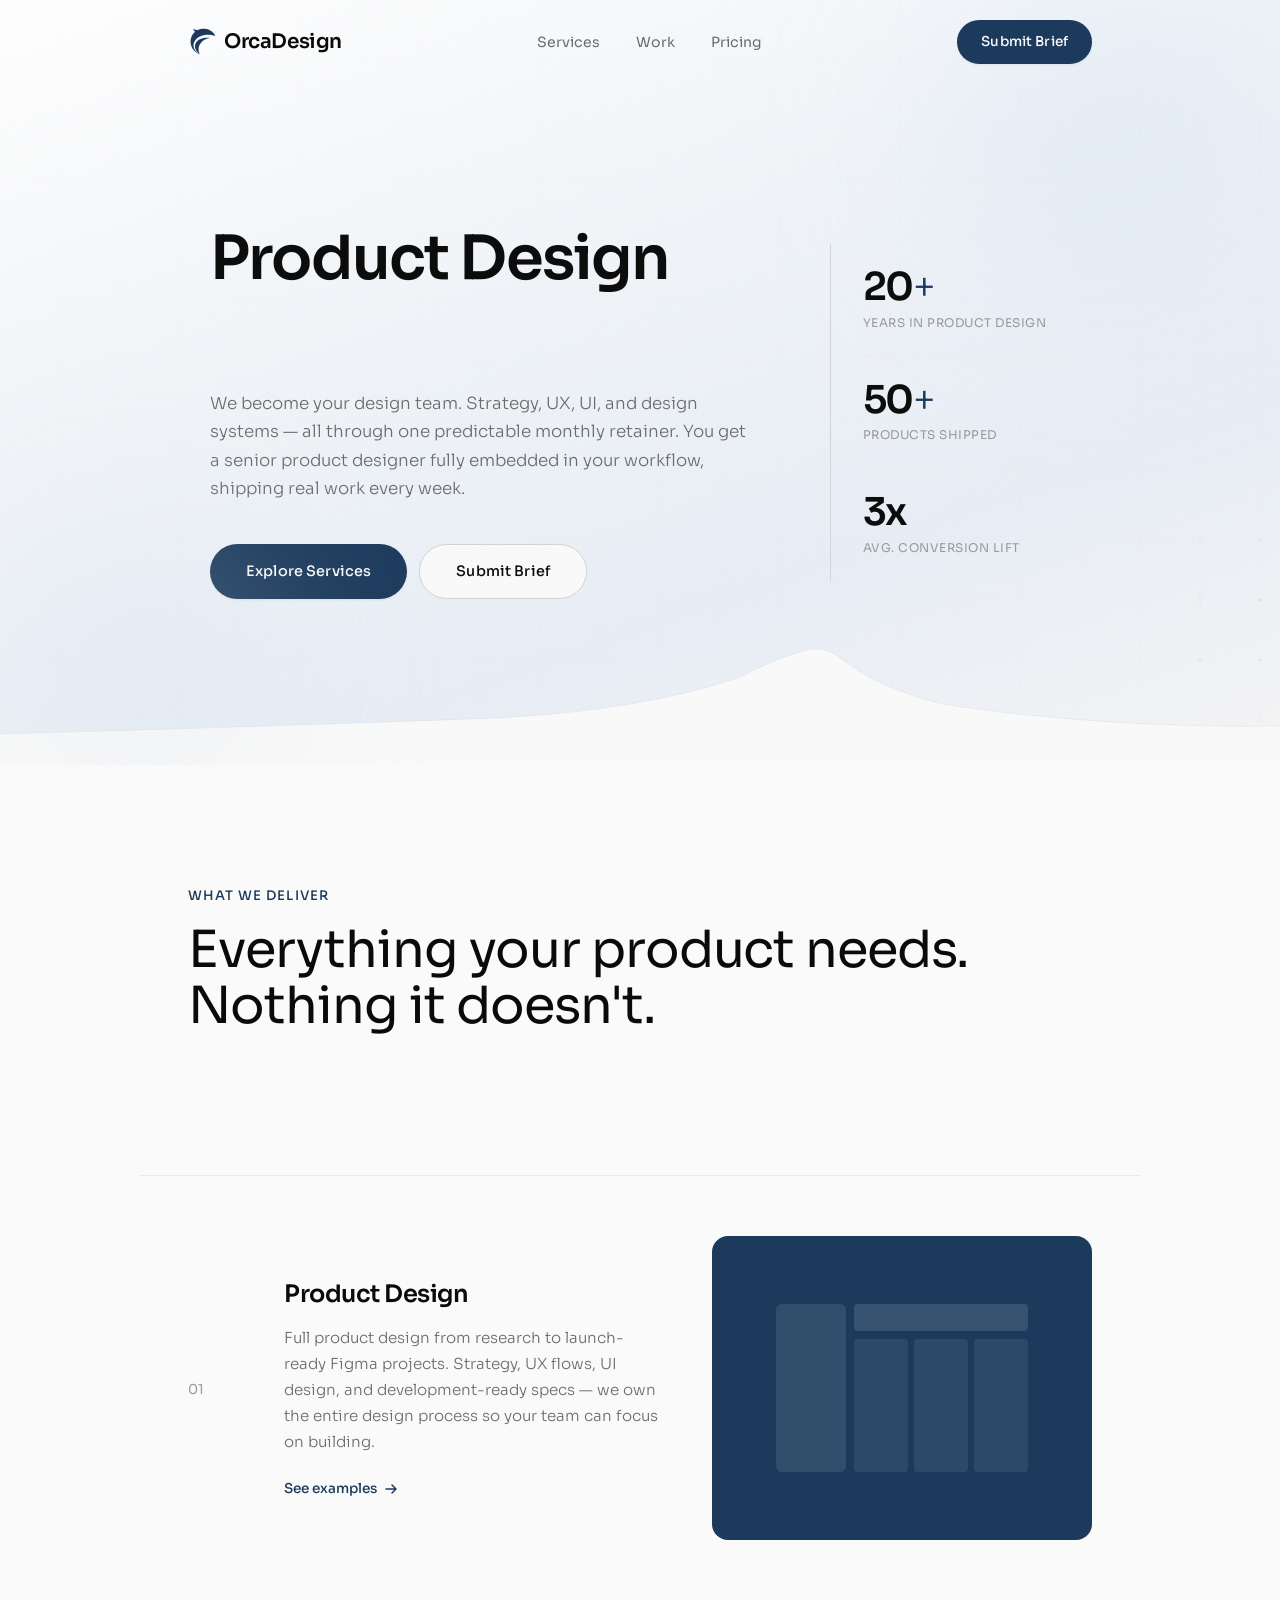
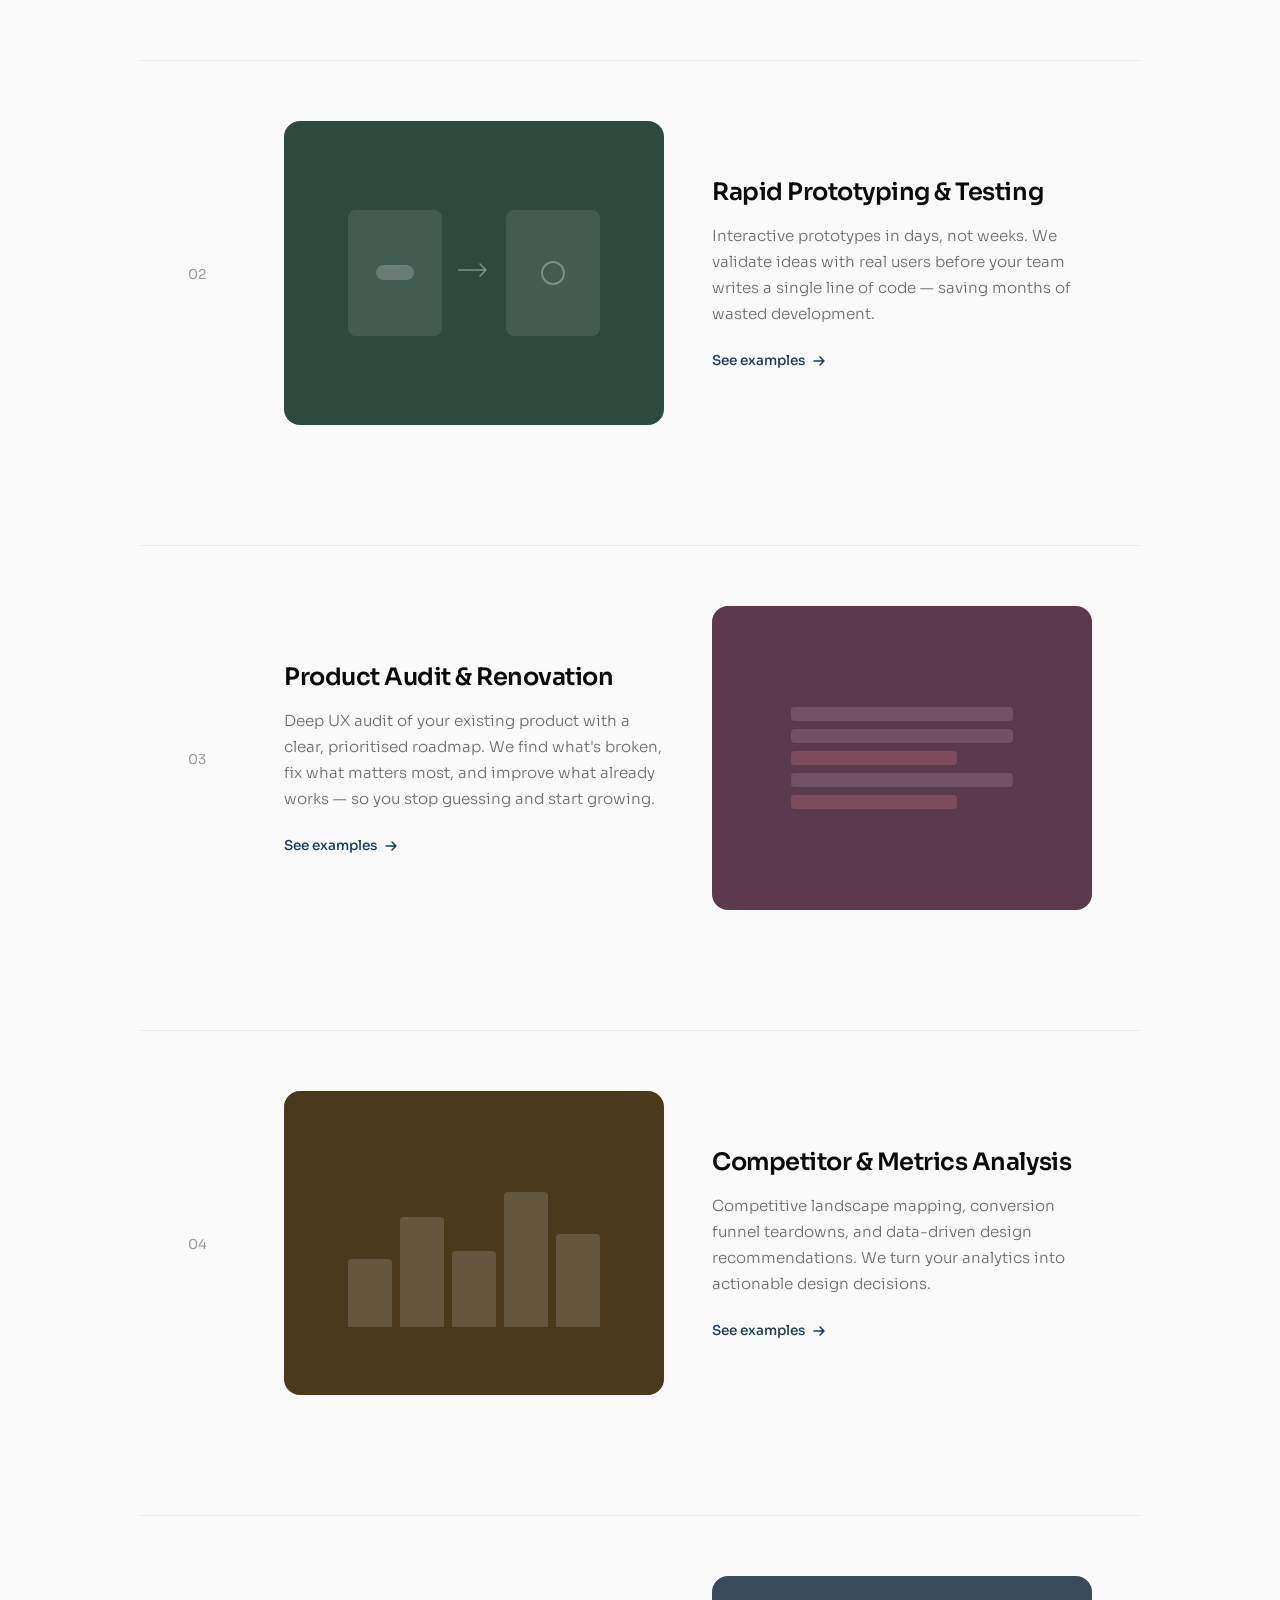
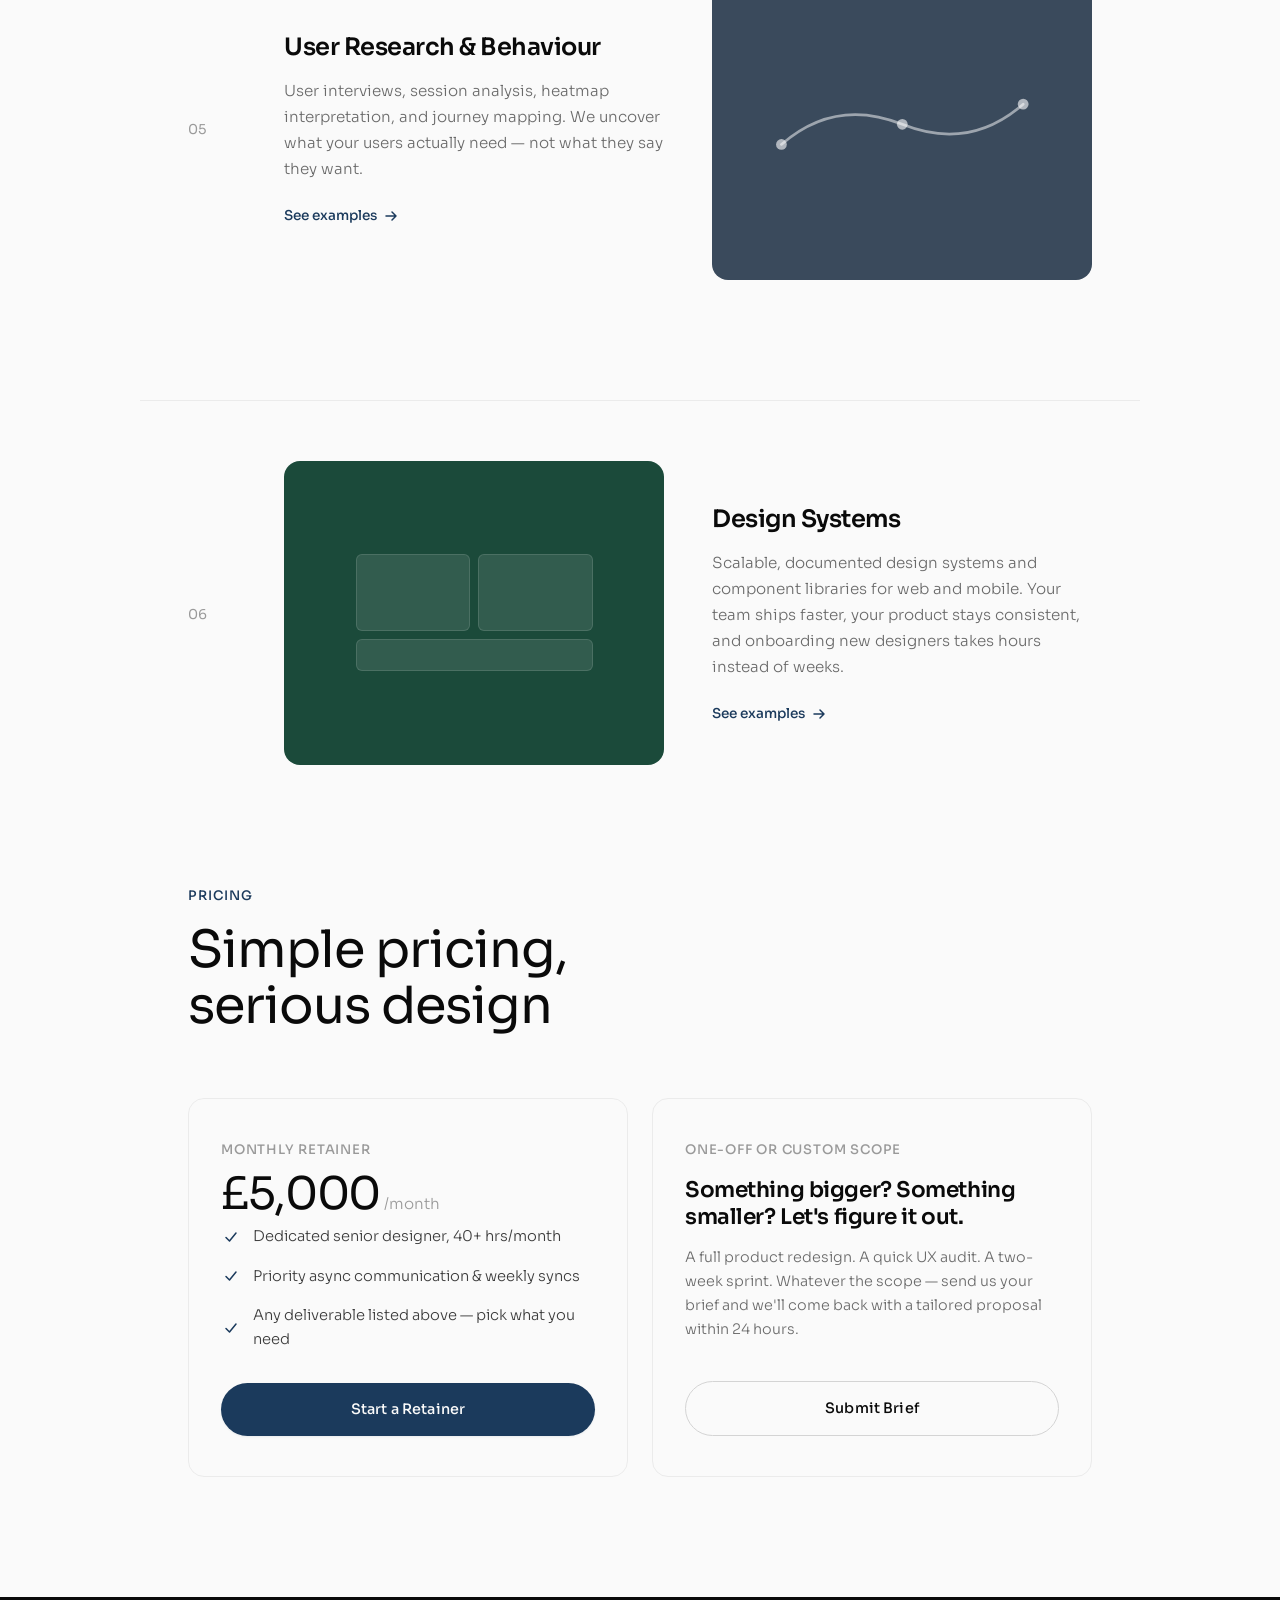
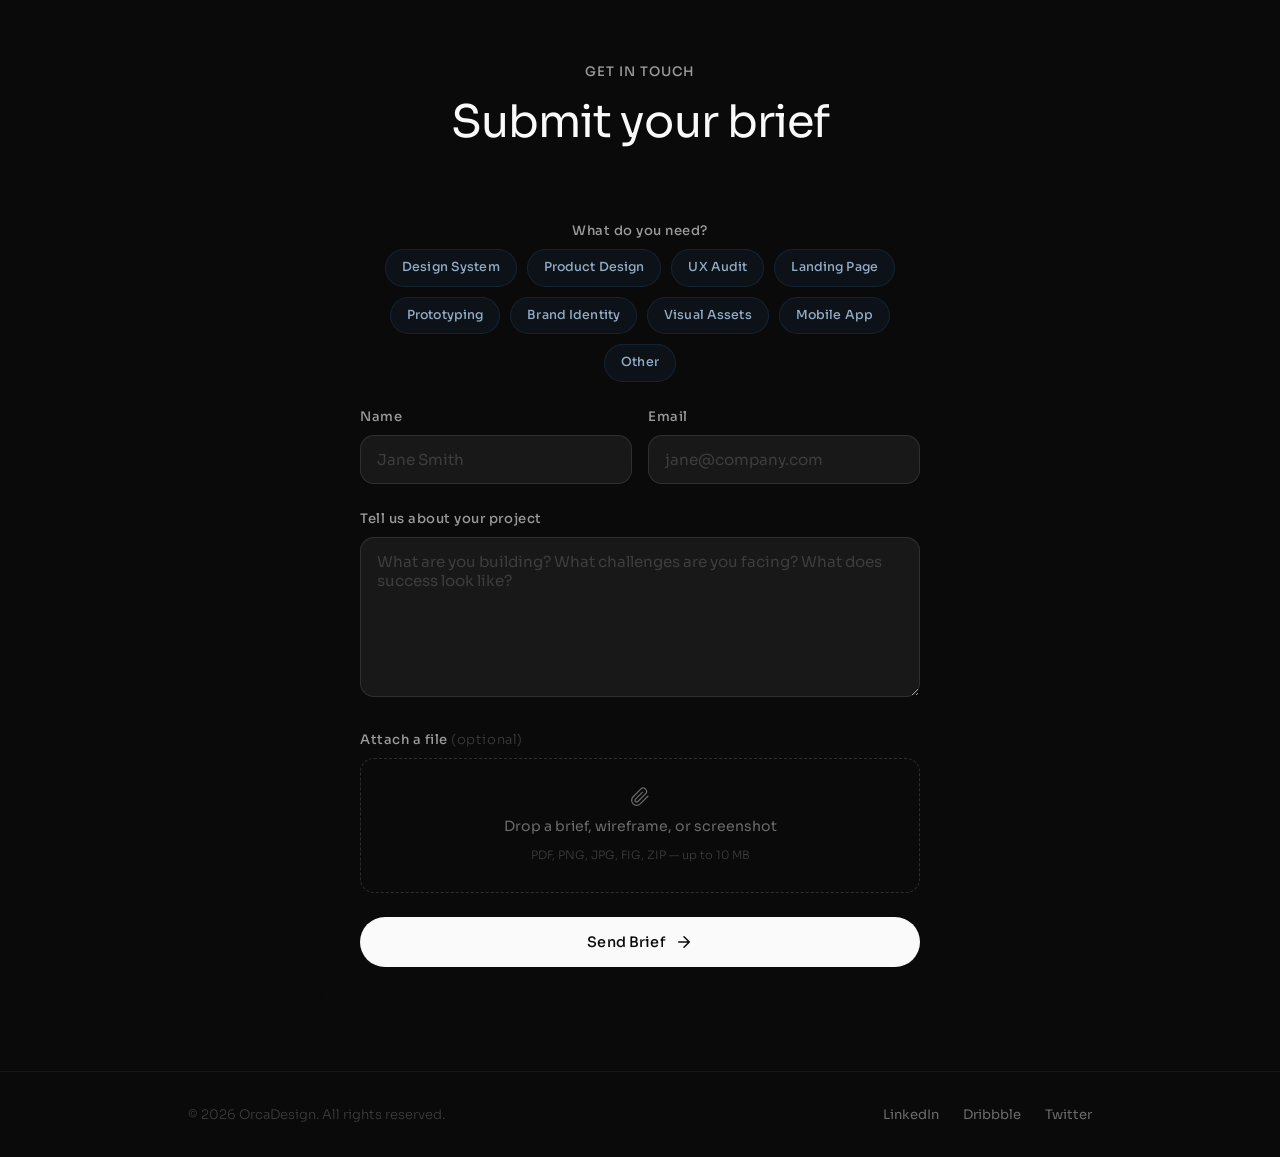
==== commit 7c4c7443: "Switch to native form submit for Formsubmit.co, add thanks page Co-Authored-By: Claude Opus 4.6 <nor" ====
--- a/index.html
+++ b/index.html
@@ -290,6 +290,7 @@
                 <input type="hidden" name="_captcha" value="false">
                 <input type="hidden" name="_subject" value="New brief from OrcaDesign">
                 <input type="hidden" name="_template" value="table">
+                <input type="hidden" name="_next" value="https://orcadesign.io/thanks.html">
 
                 <!-- Service tags -->
                 <div class="form-group">
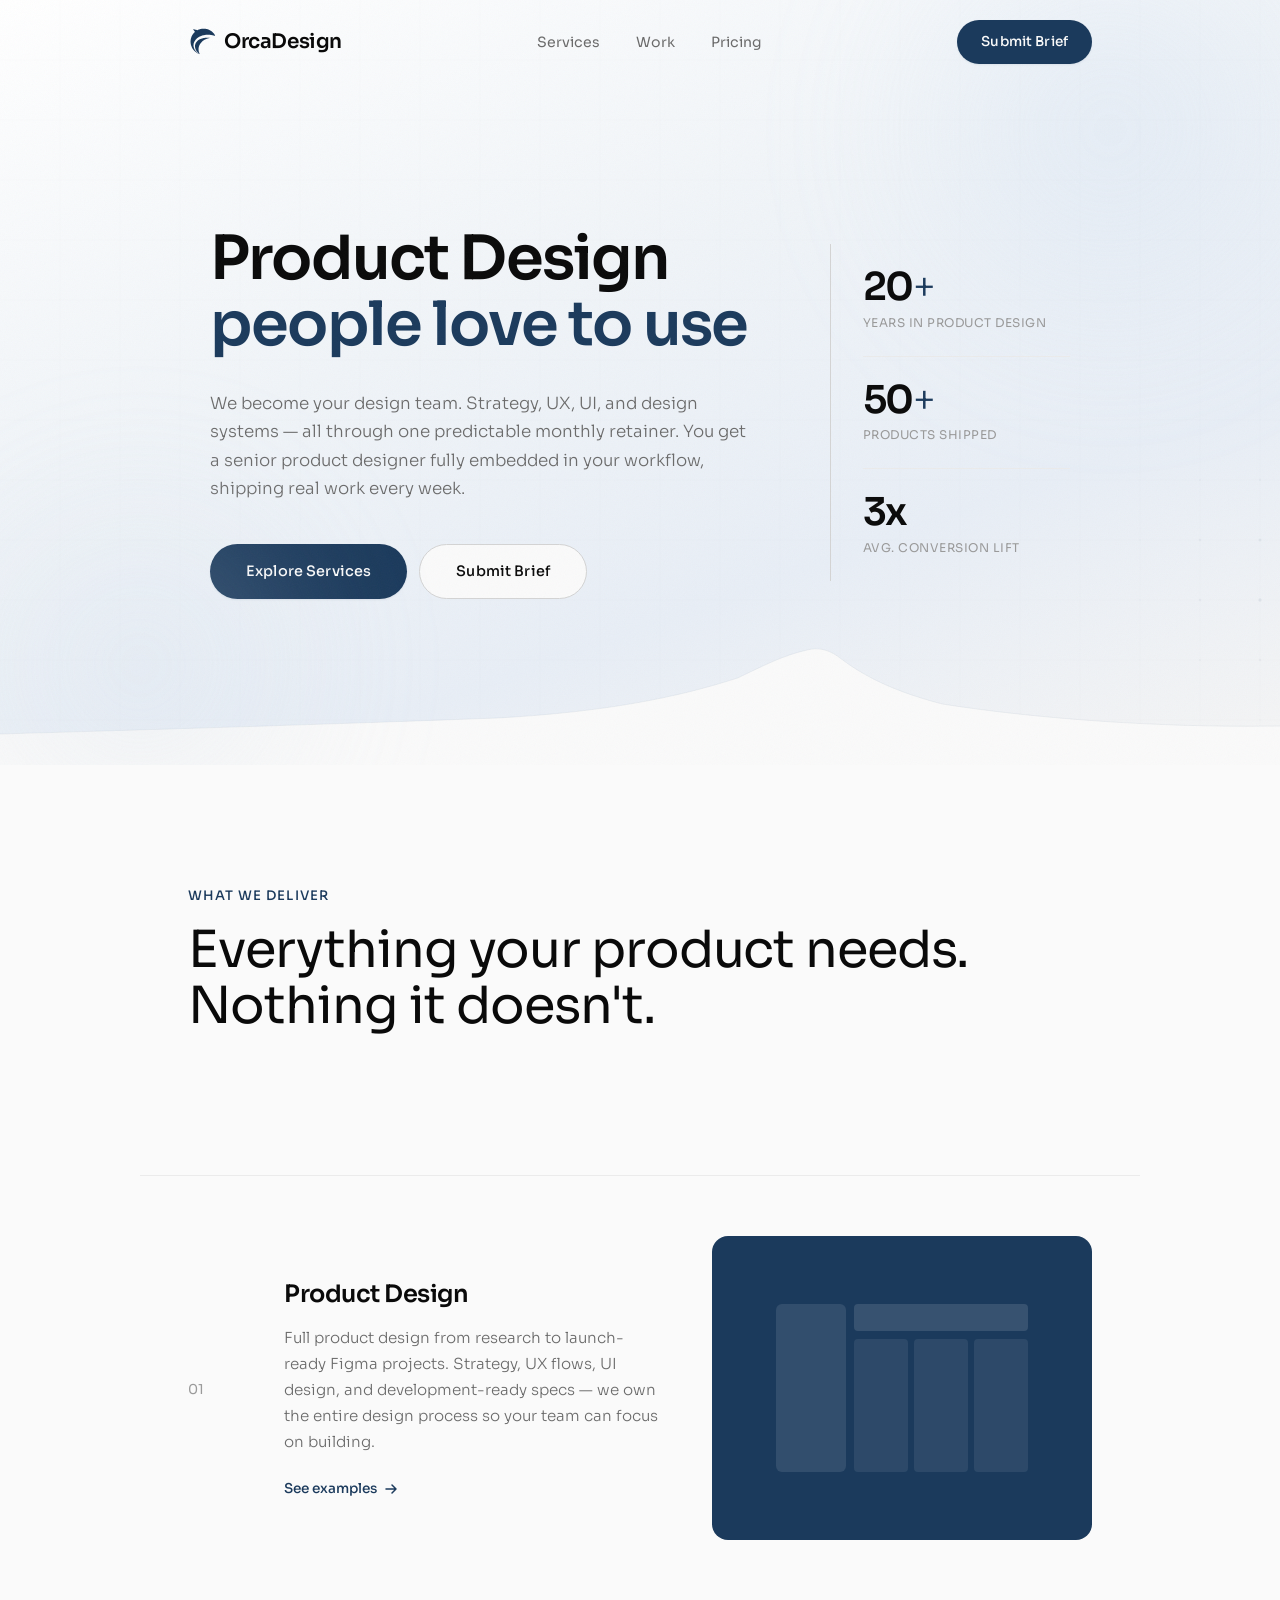
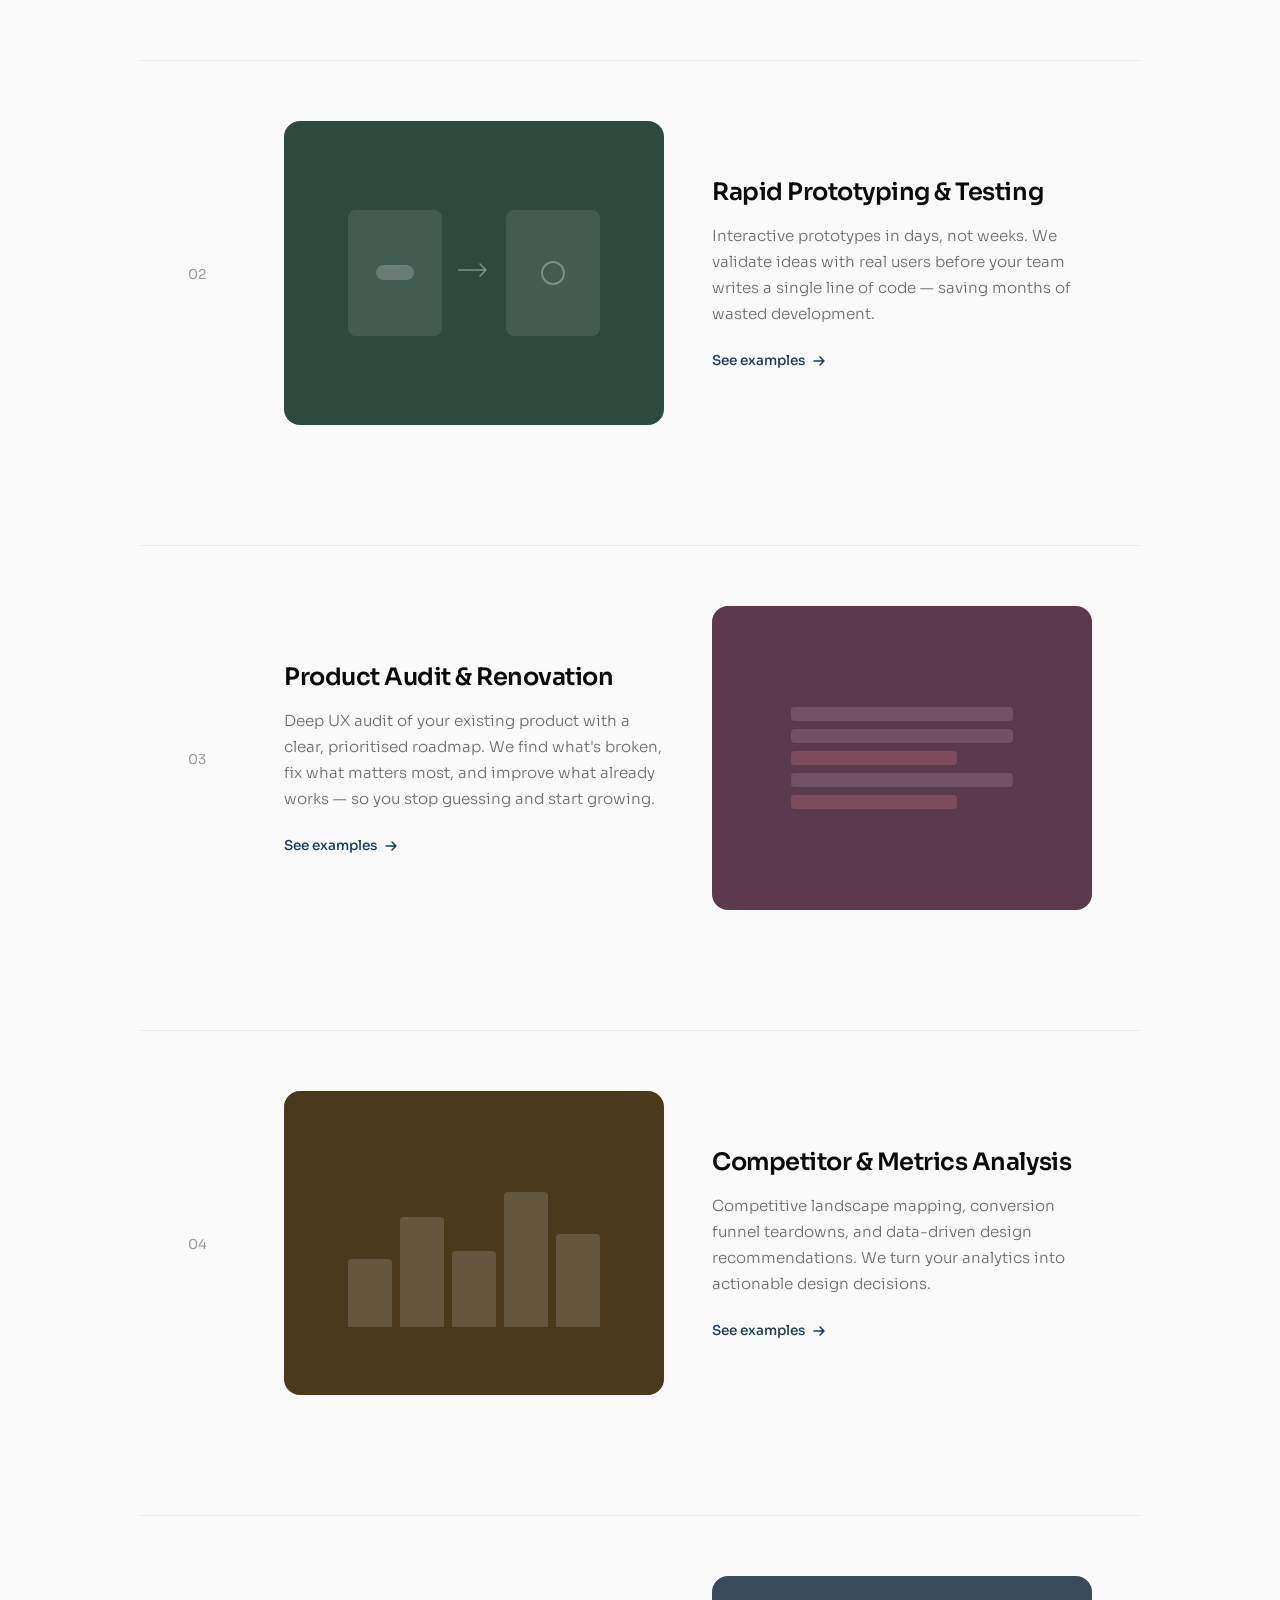
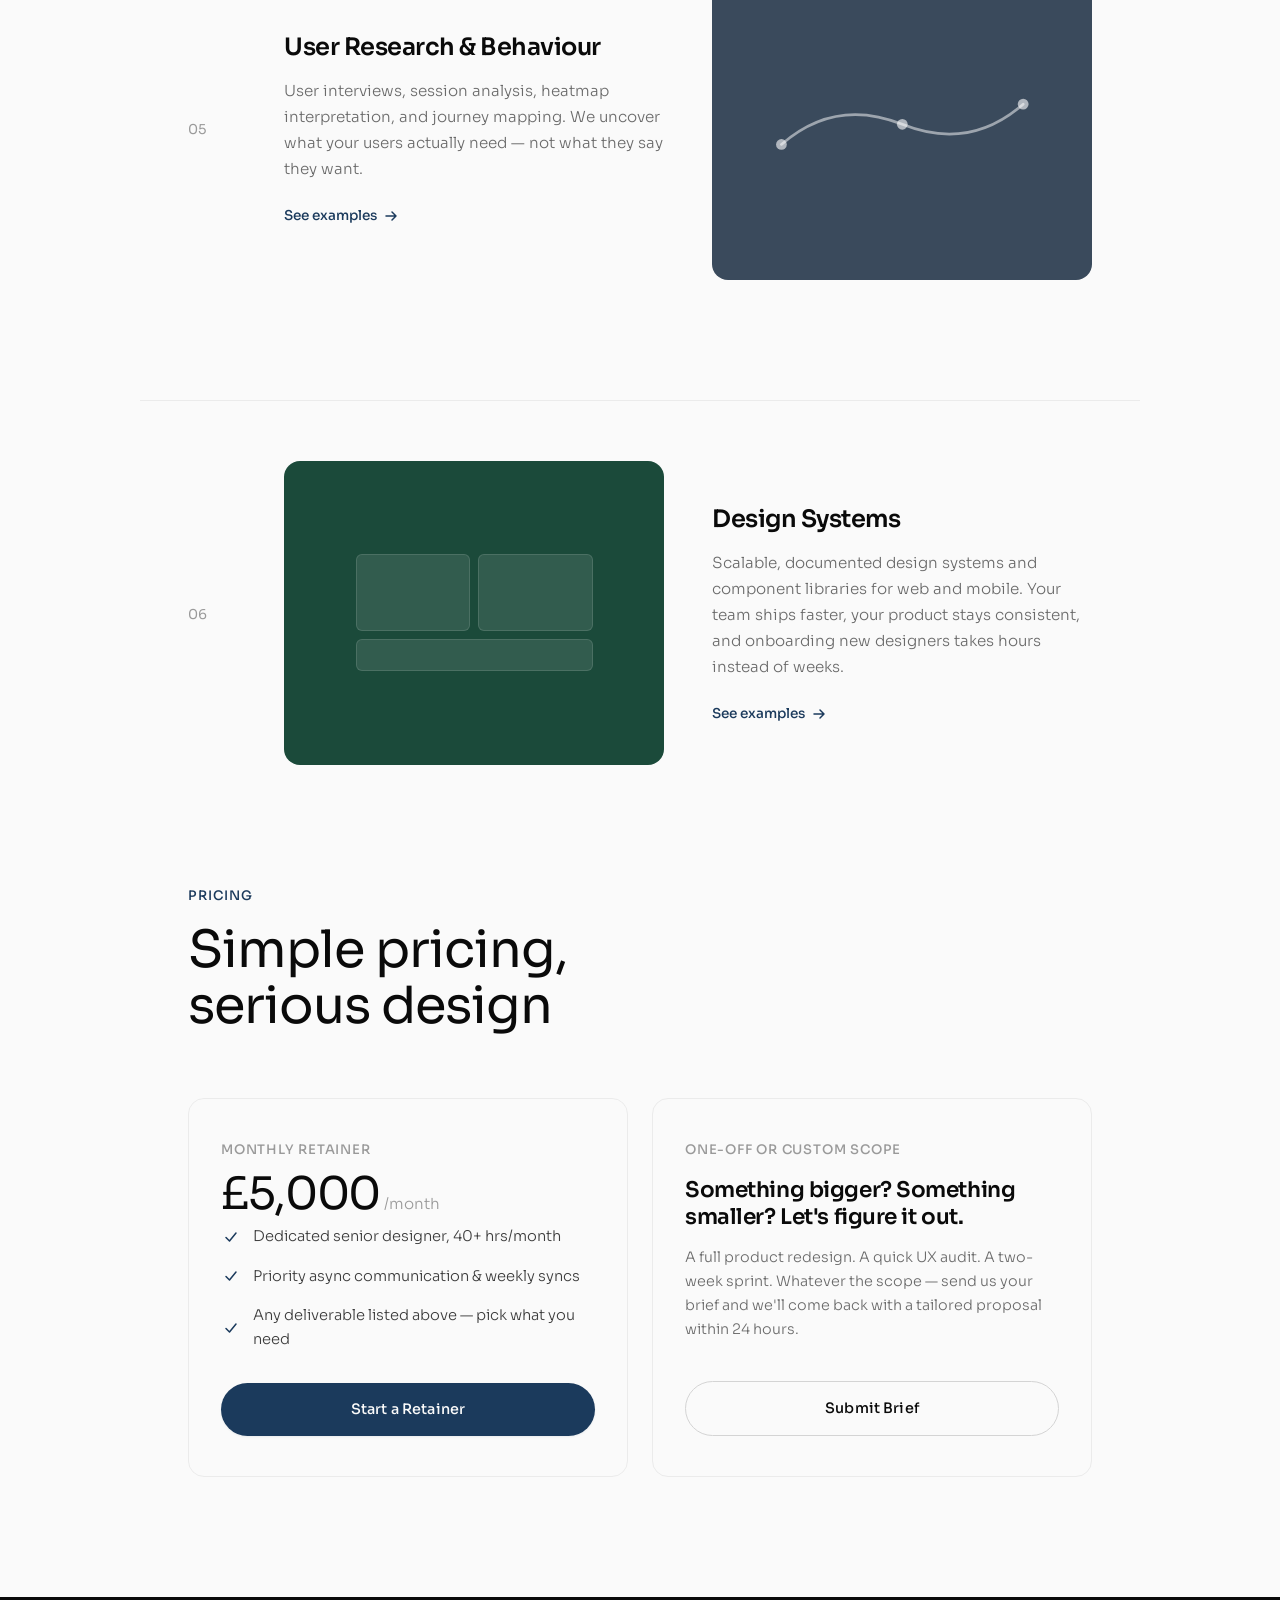
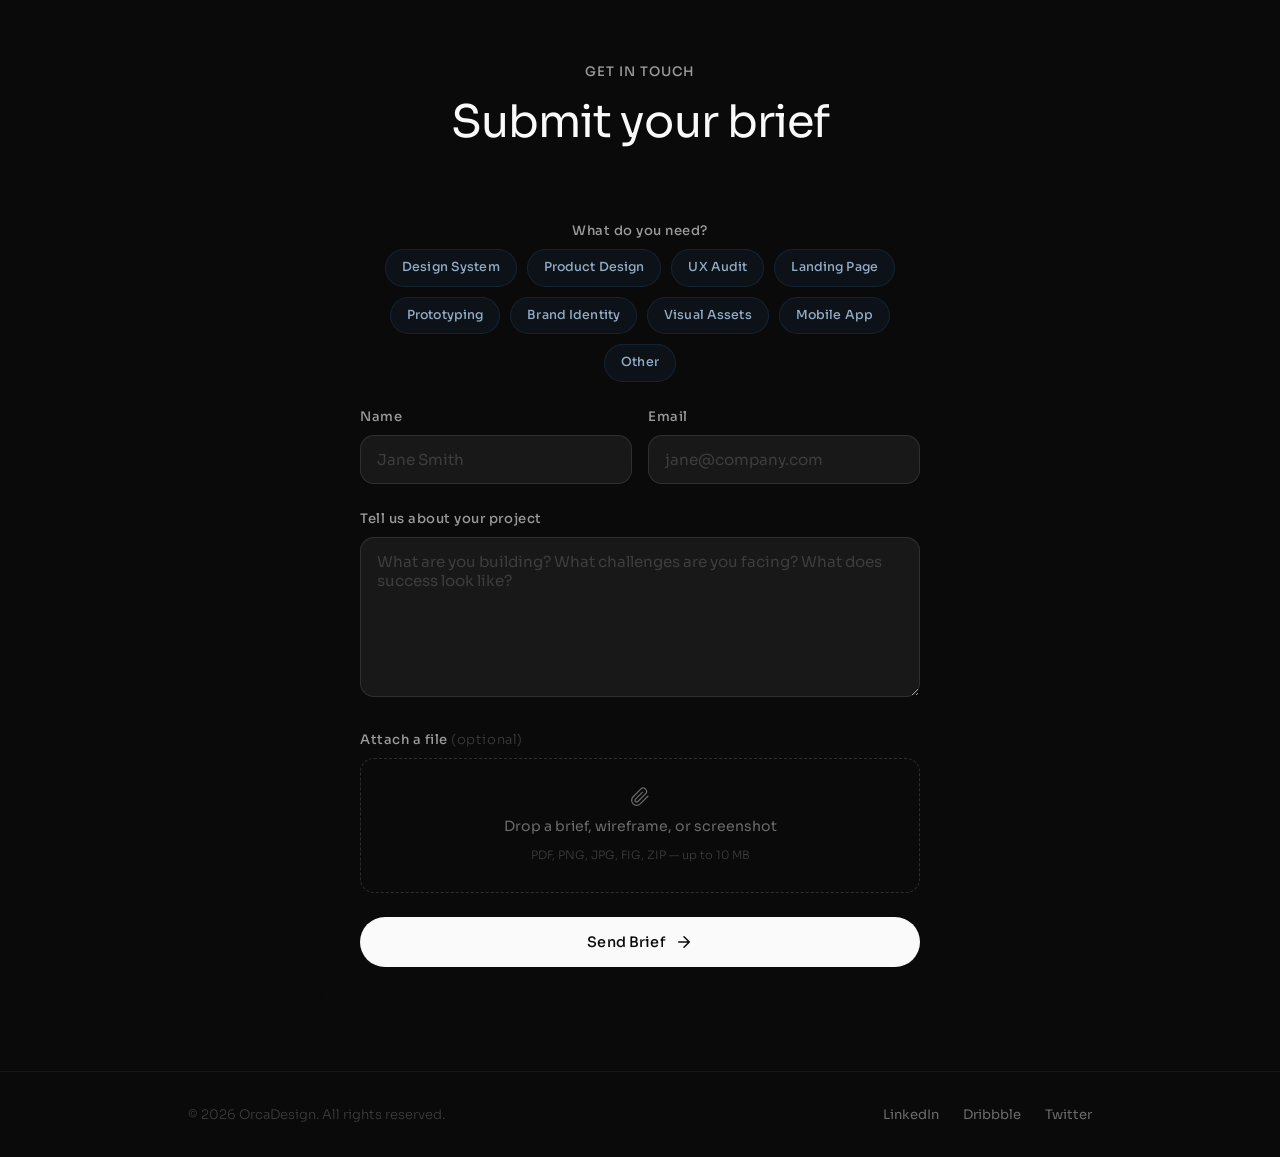
==== commit 4d6882df: "Add Google Analytics (G-M0MD1ZPVBC) to all pages Co-Authored-By: Claude Opus 4.6 <noreply@anthropic." ====
--- a/index.html
+++ b/index.html
@@ -3,6 +3,14 @@
 <head>
     <meta charset="UTF-8">
     <meta name="viewport" content="width=device-width, initial-scale=1.0">
+    <!-- Google tag (gtag.js) -->
+    <script async src="https://www.googletagmanager.com/gtag/js?id=G-M0MD1ZPVBC"></script>
+    <script>
+      window.dataLayer = window.dataLayer || [];
+      function gtag(){dataLayer.push(arguments);}
+      gtag('js', new Date());
+      gtag('config', 'G-M0MD1ZPVBC');
+    </script>
     <title>OrcaDesign — Product Design That Drives Growth</title>
     <meta name="description" content="Product designer specializing in SaaS and digital products. Monthly retainer partnerships that deliver measurable growth through design.">
     <link rel="preconnect" href="https://fonts.googleapis.com">
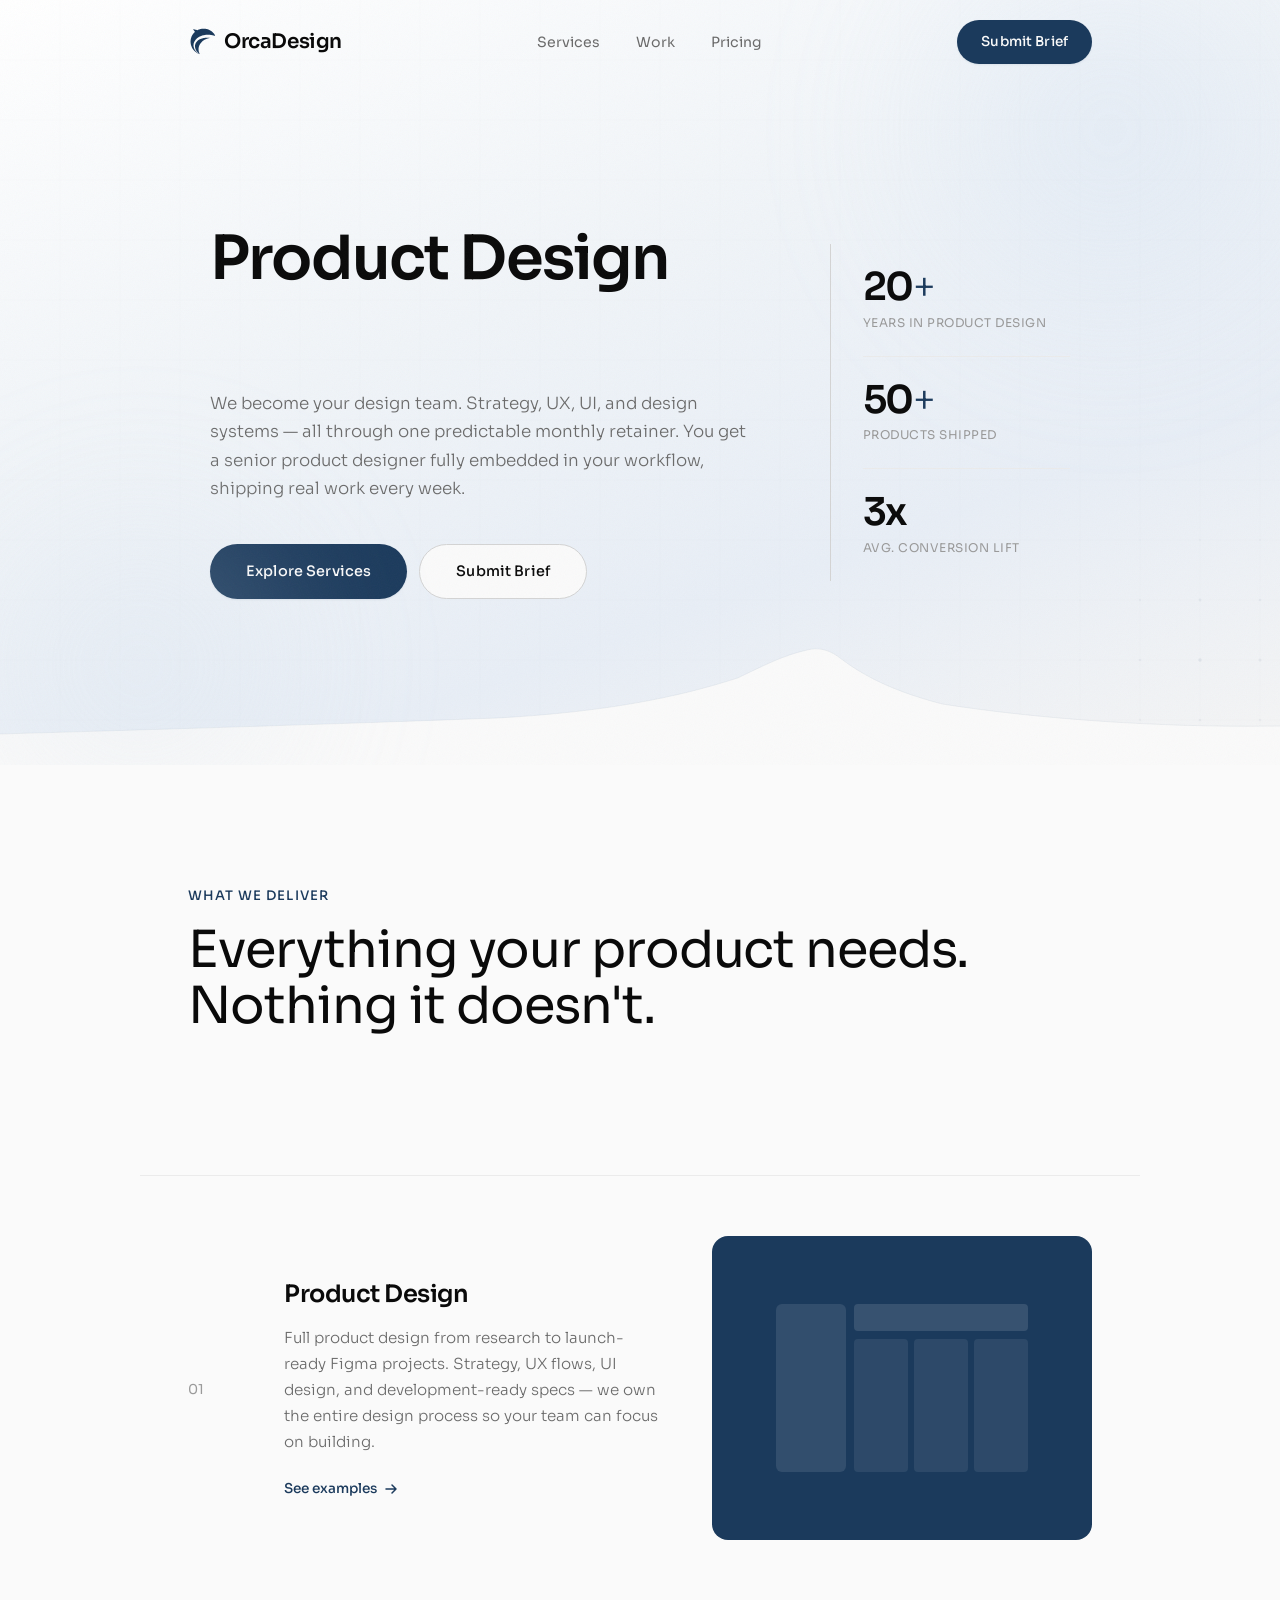
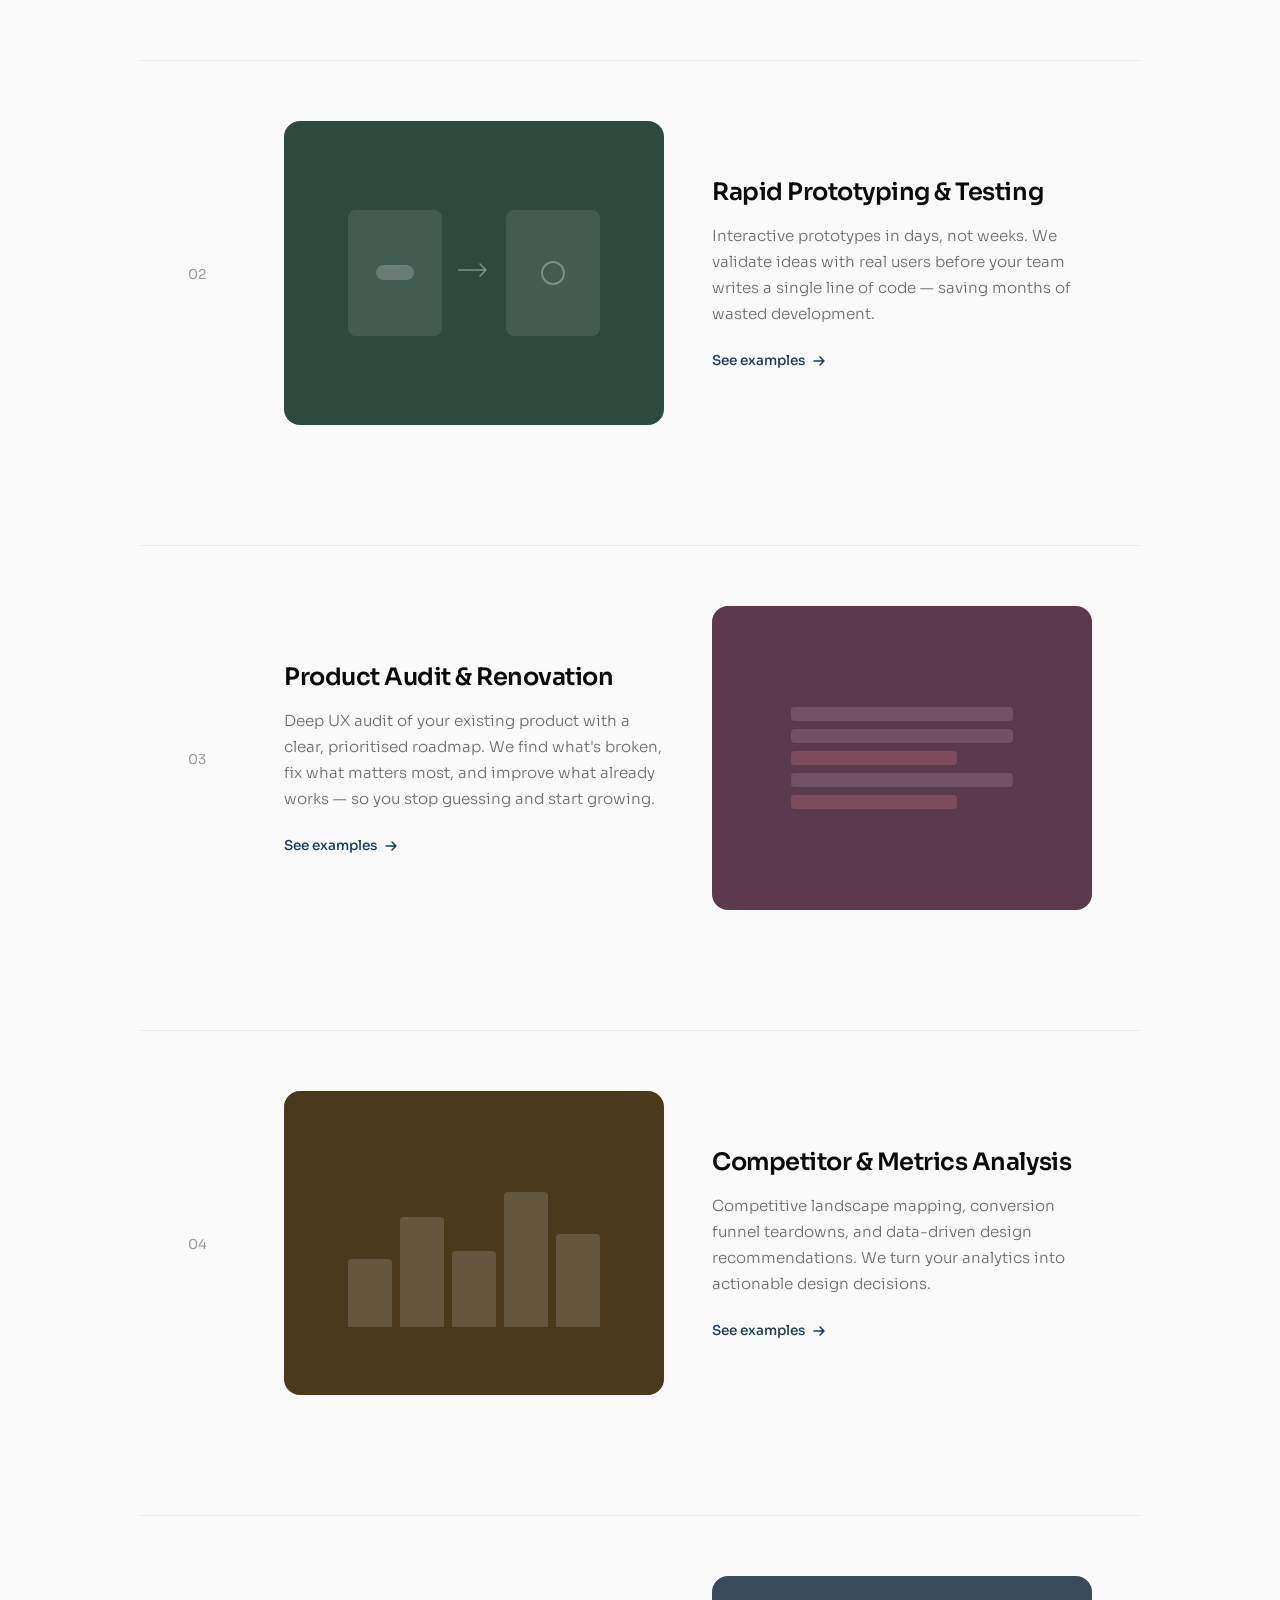
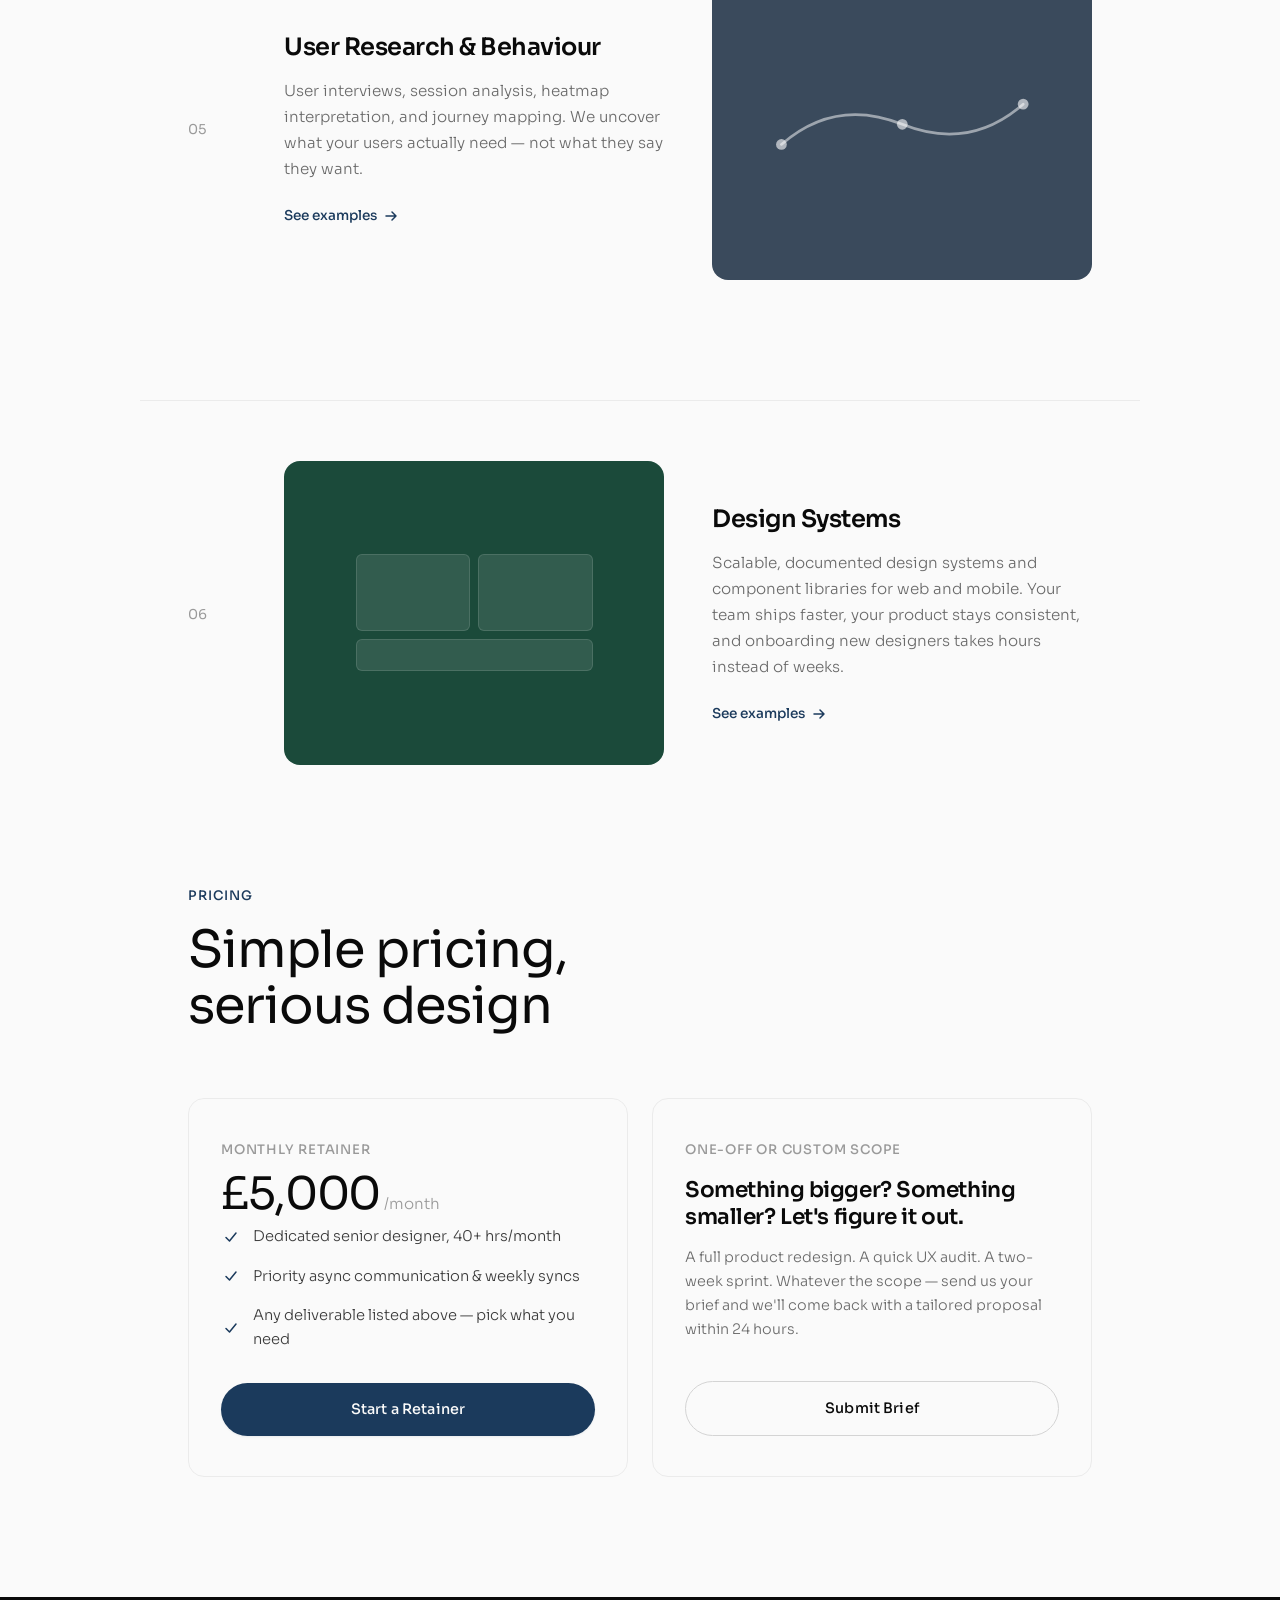
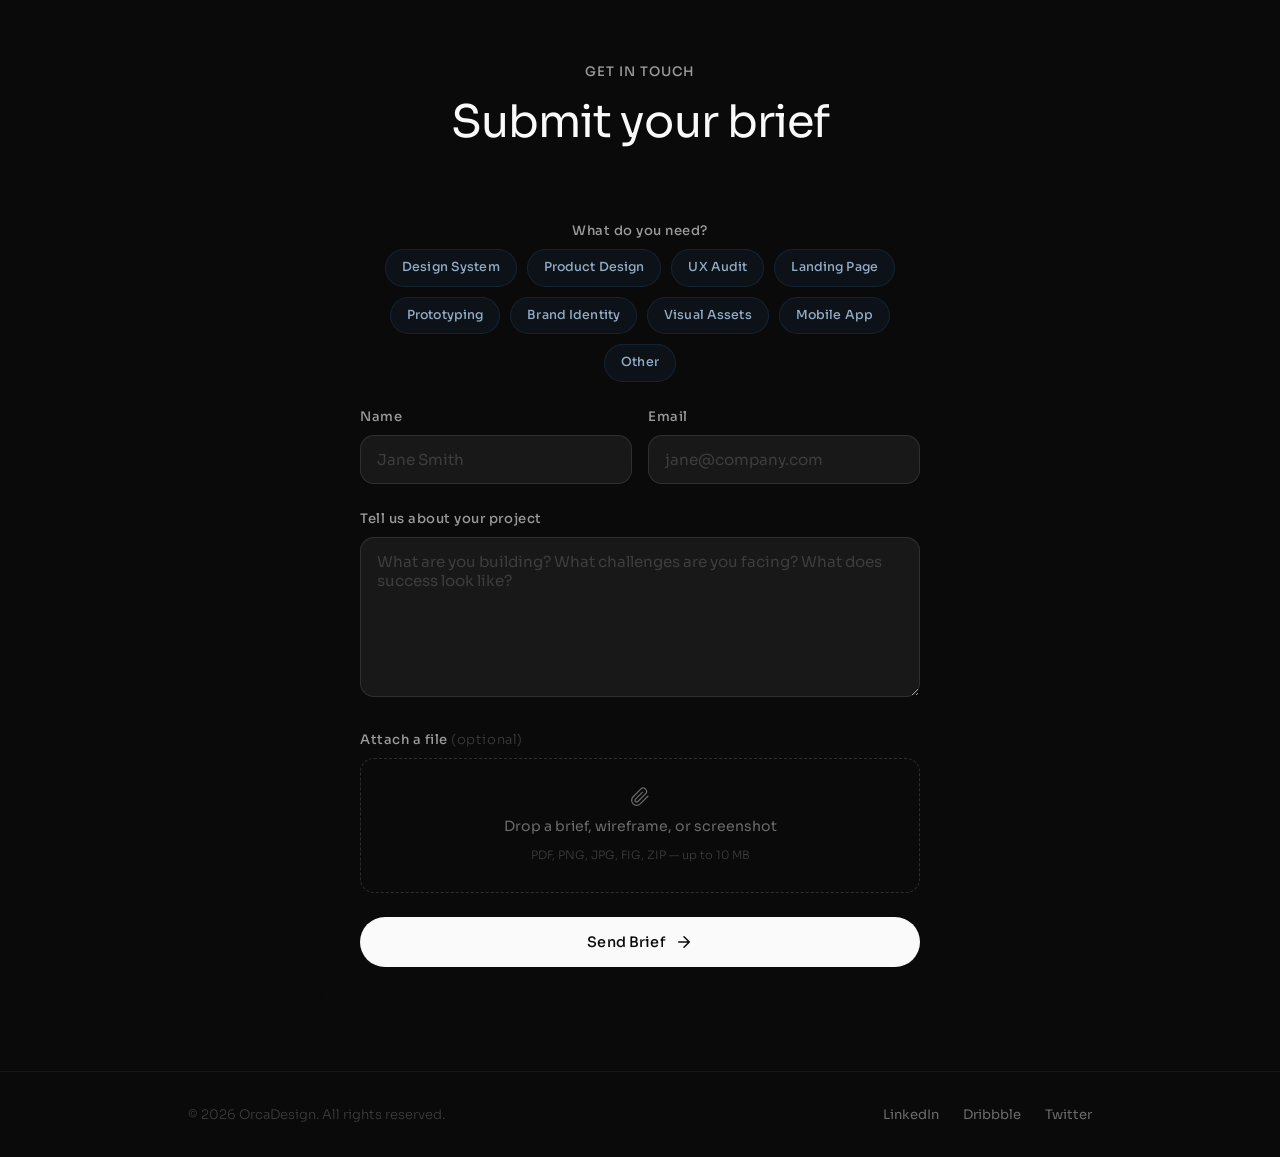
==== commit 14b89a92: "Restore file upload, switch back to Formspree for attachment support Co-Authored-By: Claude Opus 4.6" ====
--- a/index.html
+++ b/index.html
@@ -294,11 +294,7 @@
                 <h2 class="contact-title">Submit your brief</h2>
             </div>
 
-            <form class="brief-form anim-reveal anim-delay-1" id="contactForm" action="https://formsubmit.co/hello@orcadesign.io" method="POST">
-                <input type="hidden" name="_captcha" value="false">
-                <input type="hidden" name="_subject" value="New brief from OrcaDesign">
-                <input type="hidden" name="_template" value="table">
-                <input type="hidden" name="_next" value="https://orcadesign.io/thanks.html">
+            <form class="brief-form anim-reveal anim-delay-1" id="contactForm" action="https://formspree.io/f/xqeyealn" method="POST" enctype="multipart/form-data">
 
                 <!-- Service tags -->
                 <div class="form-group">
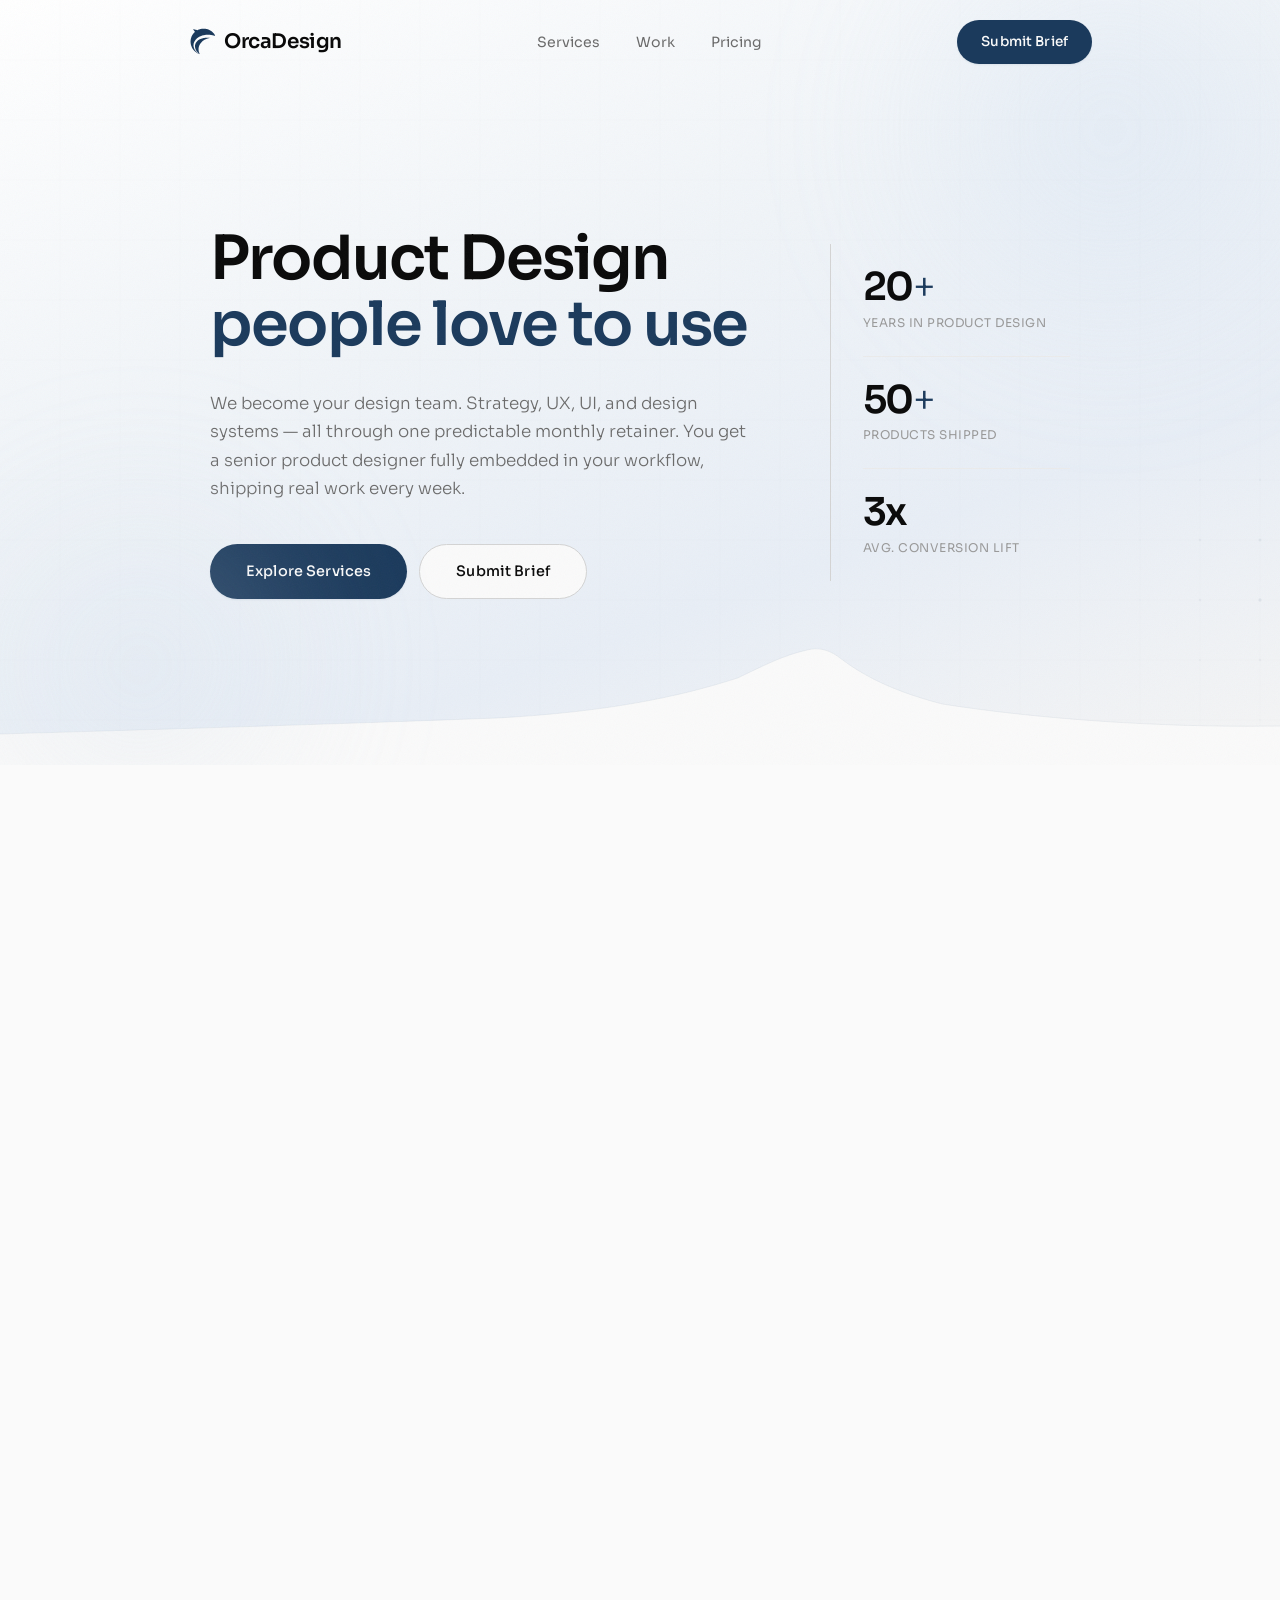
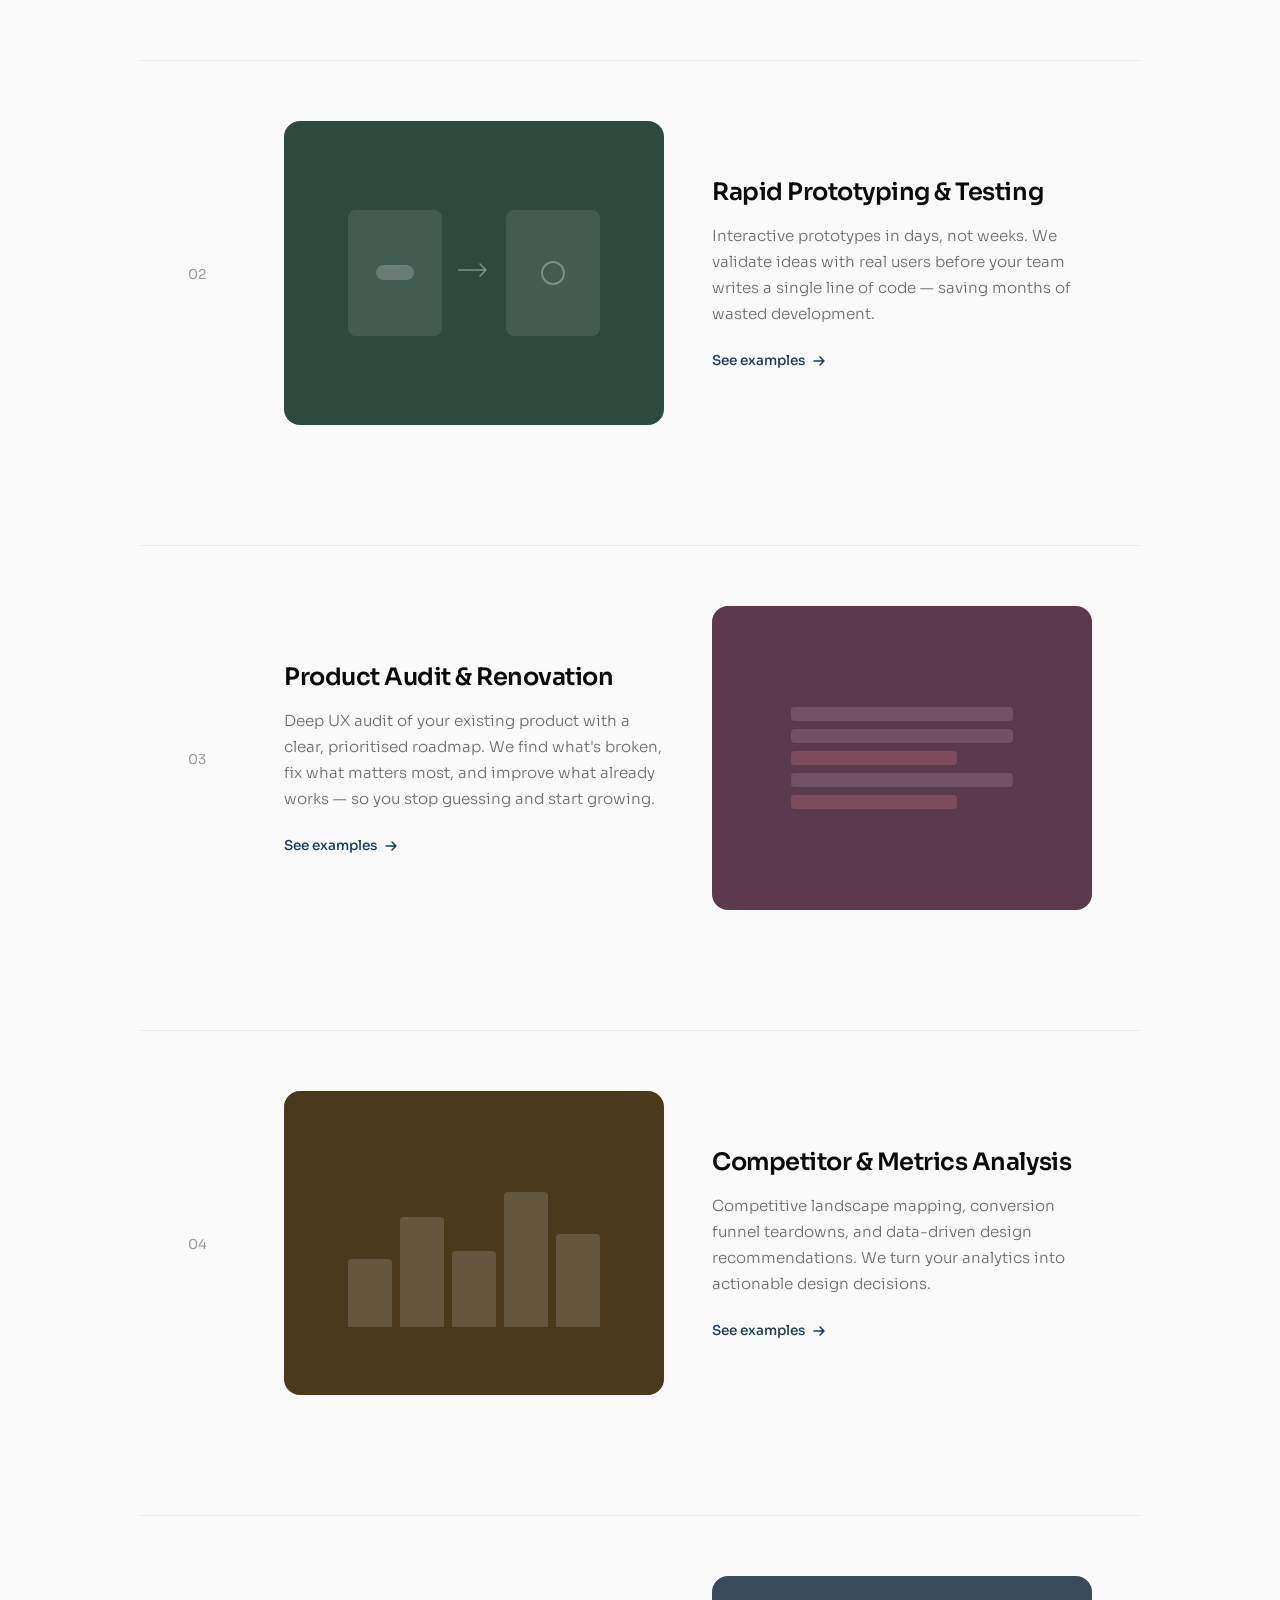
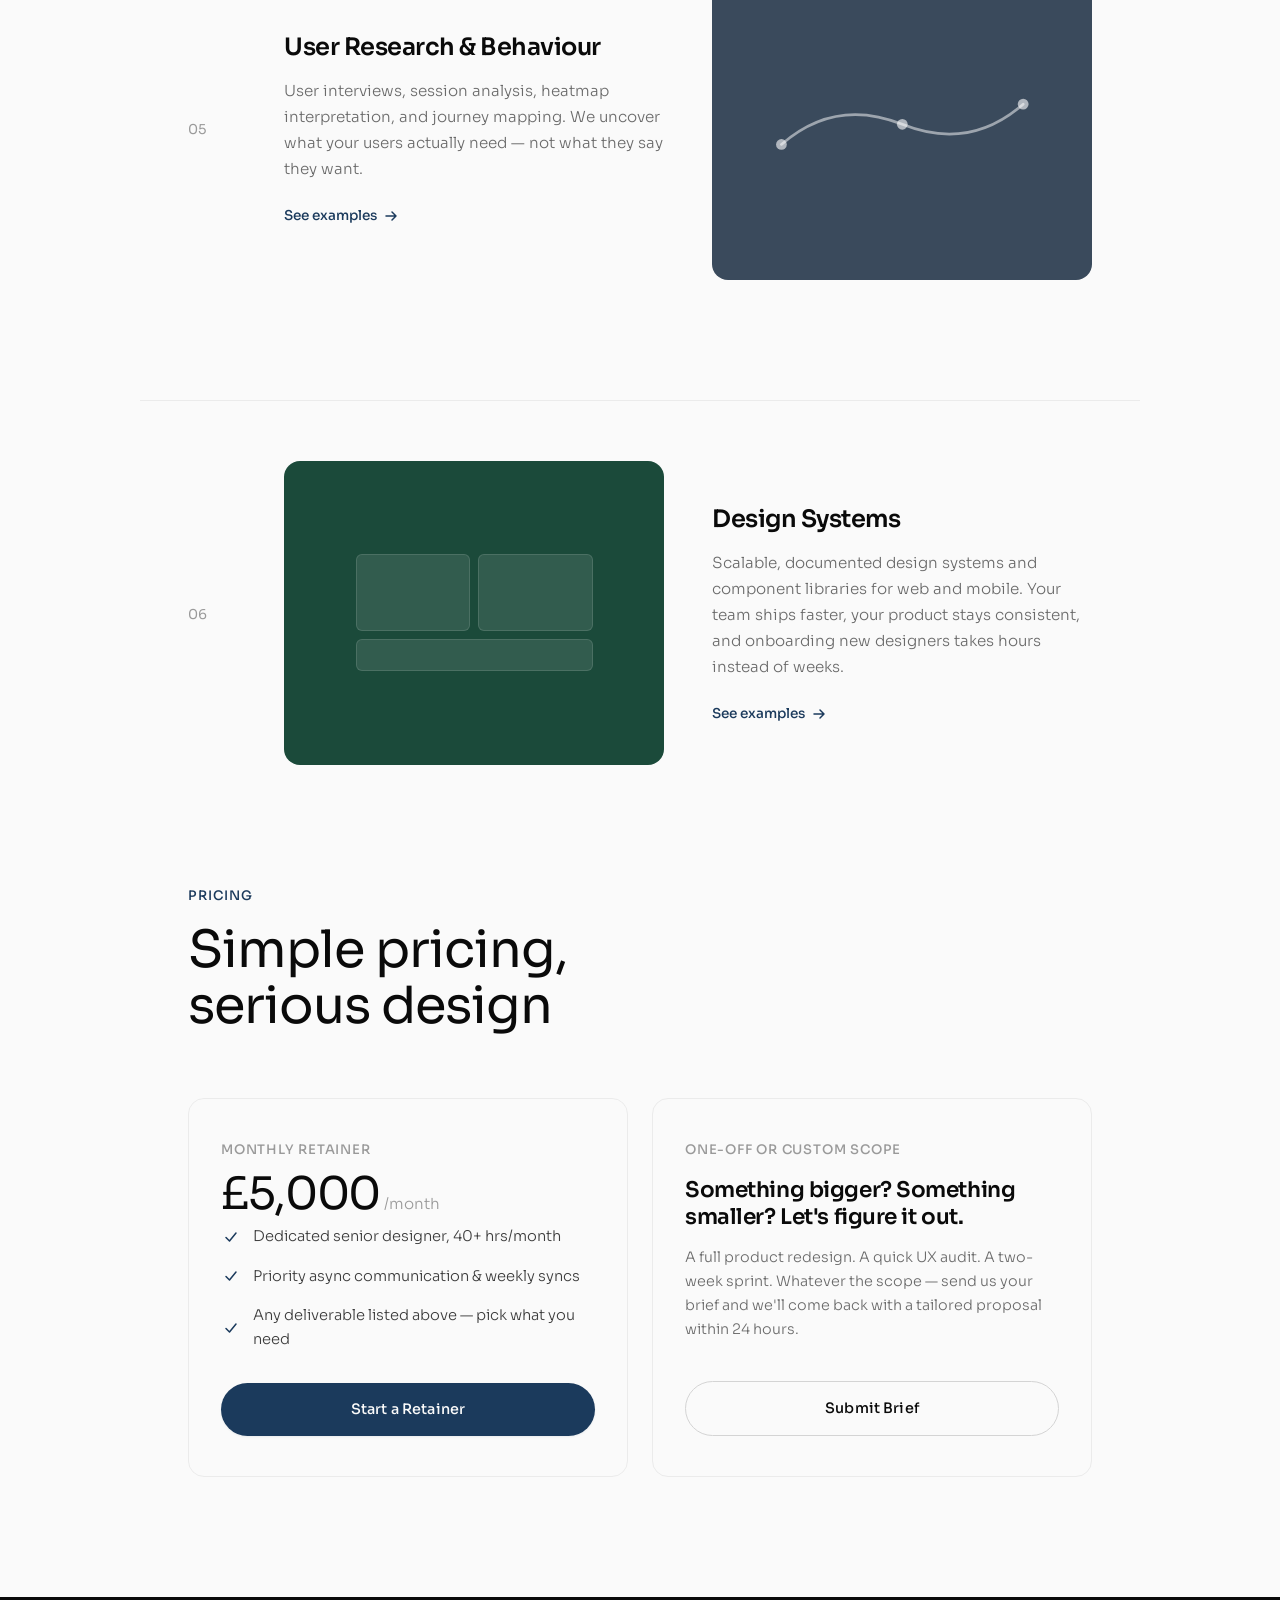
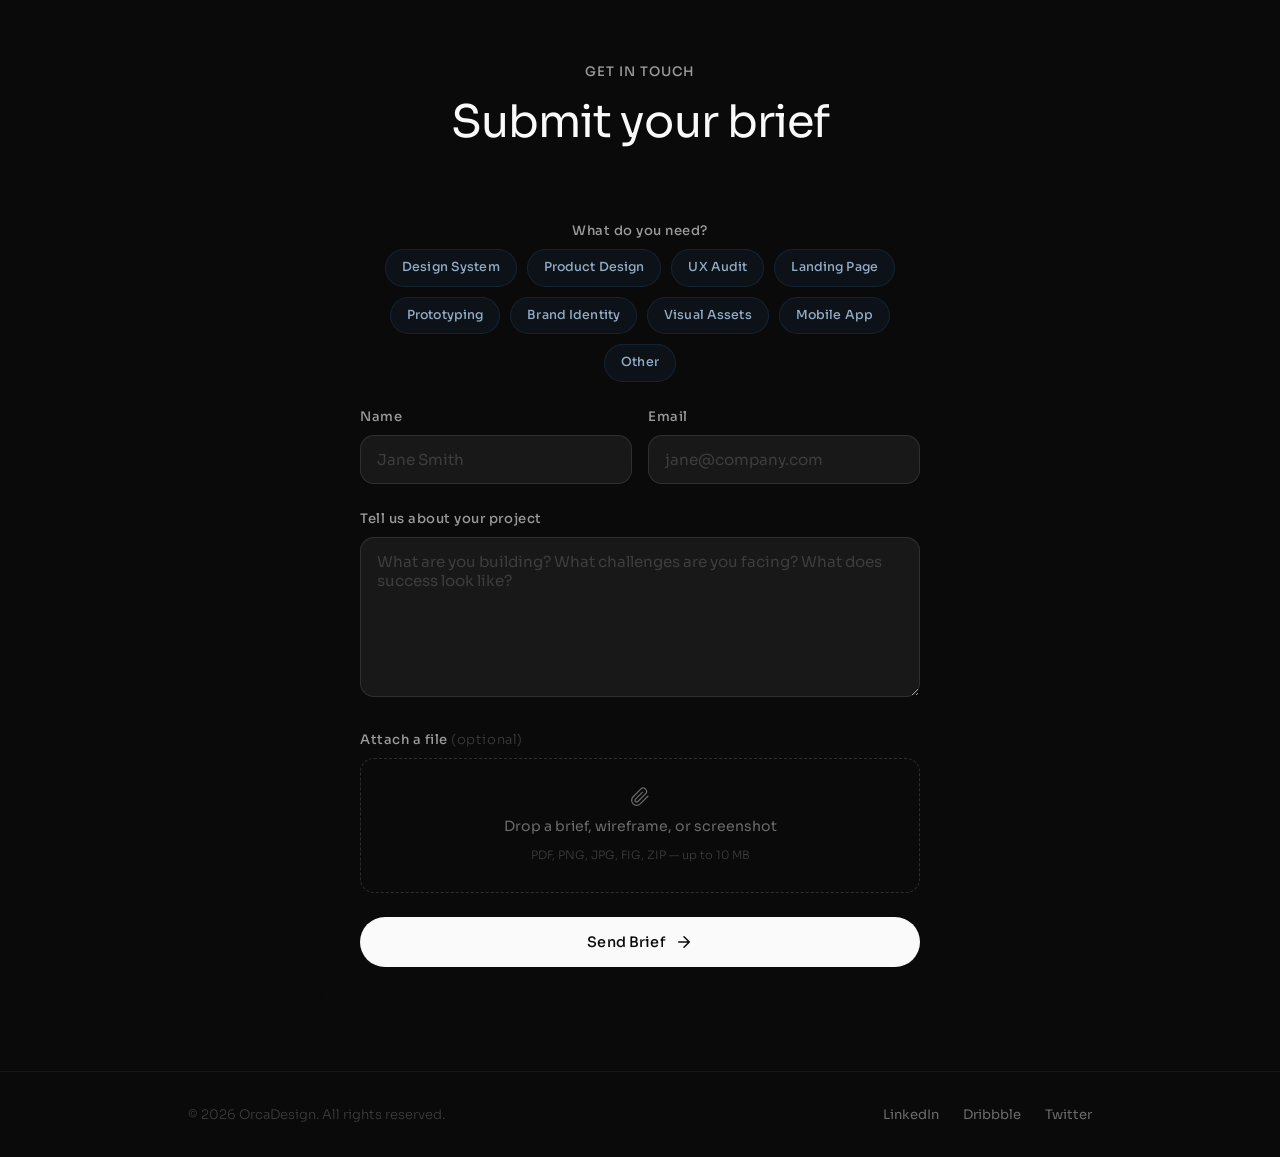
==== commit 8d64551b: "File upload via file.io + Formsubmit for free form with attachments Uploads file to file.io, include" ====
--- a/index.html
+++ b/index.html
@@ -294,7 +294,12 @@
                 <h2 class="contact-title">Submit your brief</h2>
             </div>
 
-            <form class="brief-form anim-reveal anim-delay-1" id="contactForm" action="https://formspree.io/f/xqeyealn" method="POST" enctype="multipart/form-data">
+            <form class="brief-form anim-reveal anim-delay-1" id="contactForm" action="https://formsubmit.co/hello@orcadesign.io" method="POST">
+                <input type="hidden" name="_captcha" value="false">
+                <input type="hidden" name="_subject" value="New brief from OrcaDesign">
+                <input type="hidden" name="_template" value="table">
+                <input type="hidden" name="_next" value="https://orcadesign.io/thanks.html">
+                <input type="hidden" name="attachment_link" id="attachmentLink" value="">
 
                 <!-- Service tags -->
                 <div class="form-group">
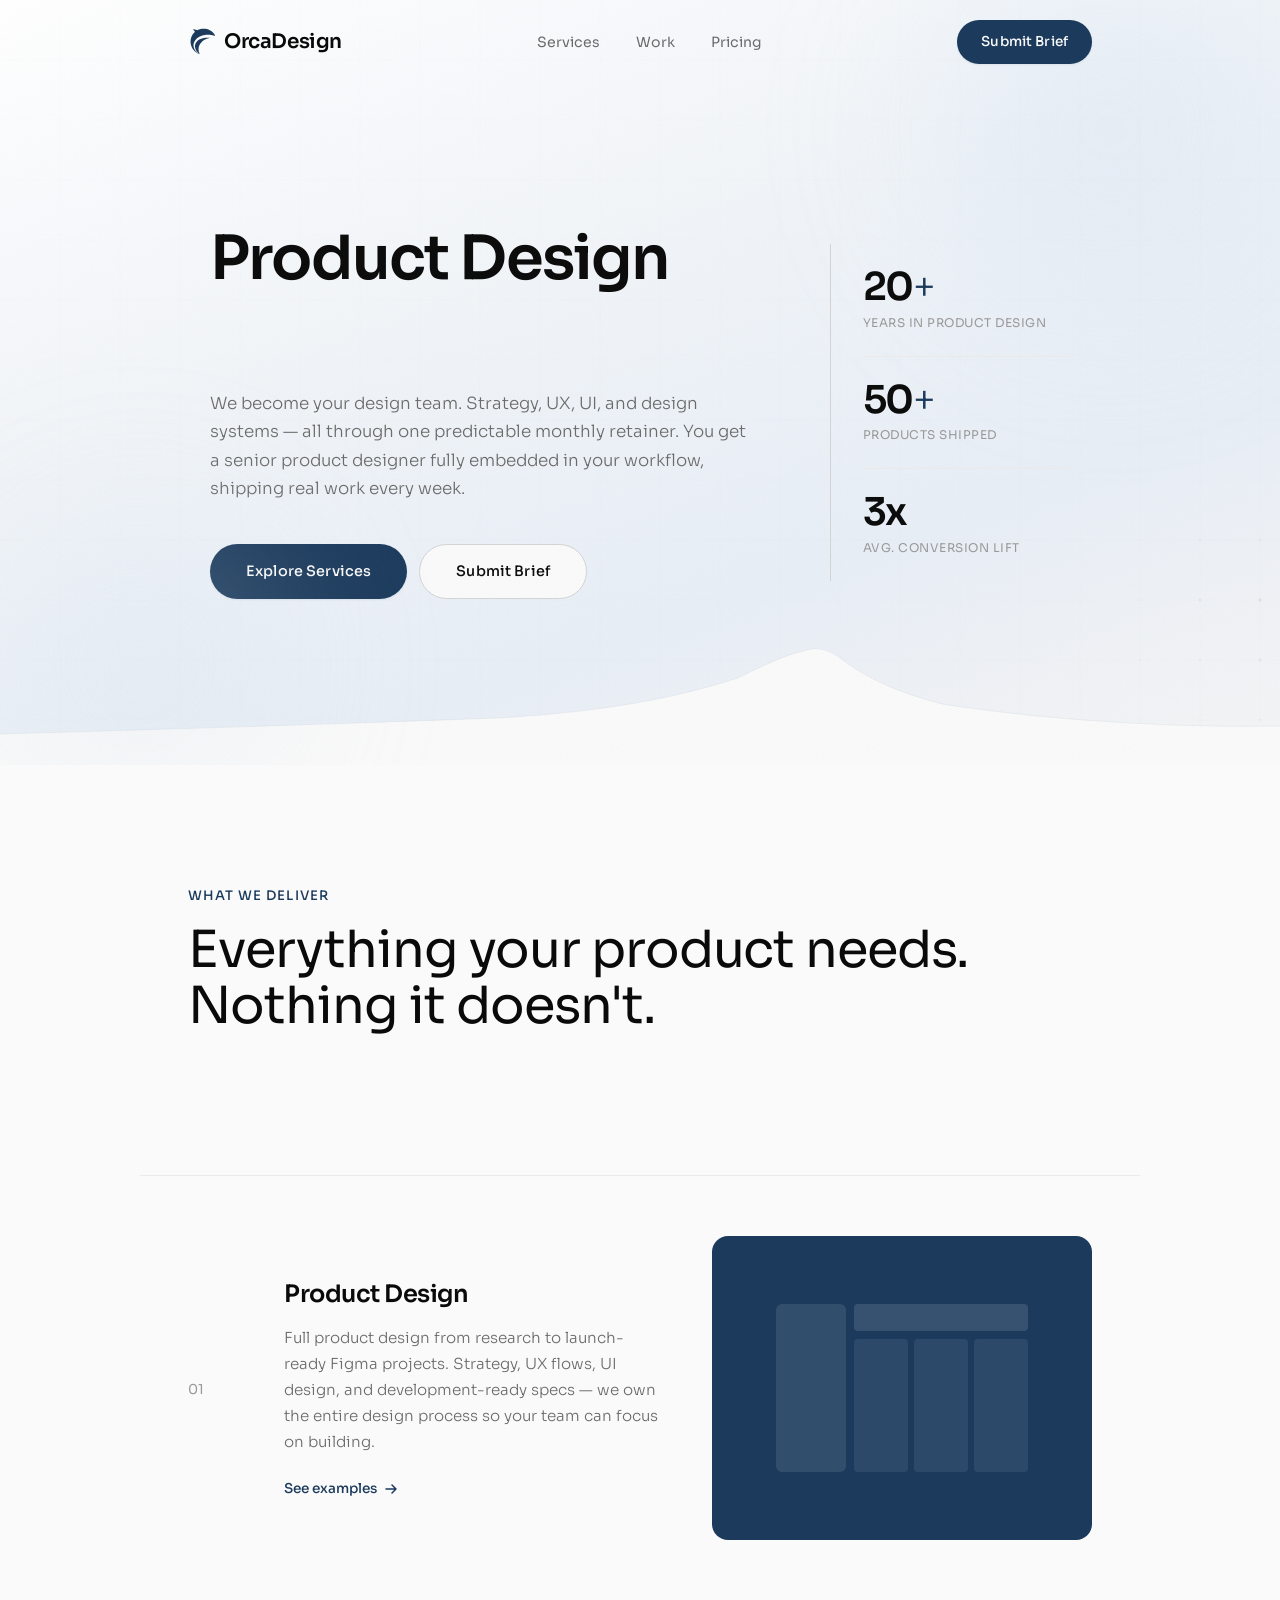
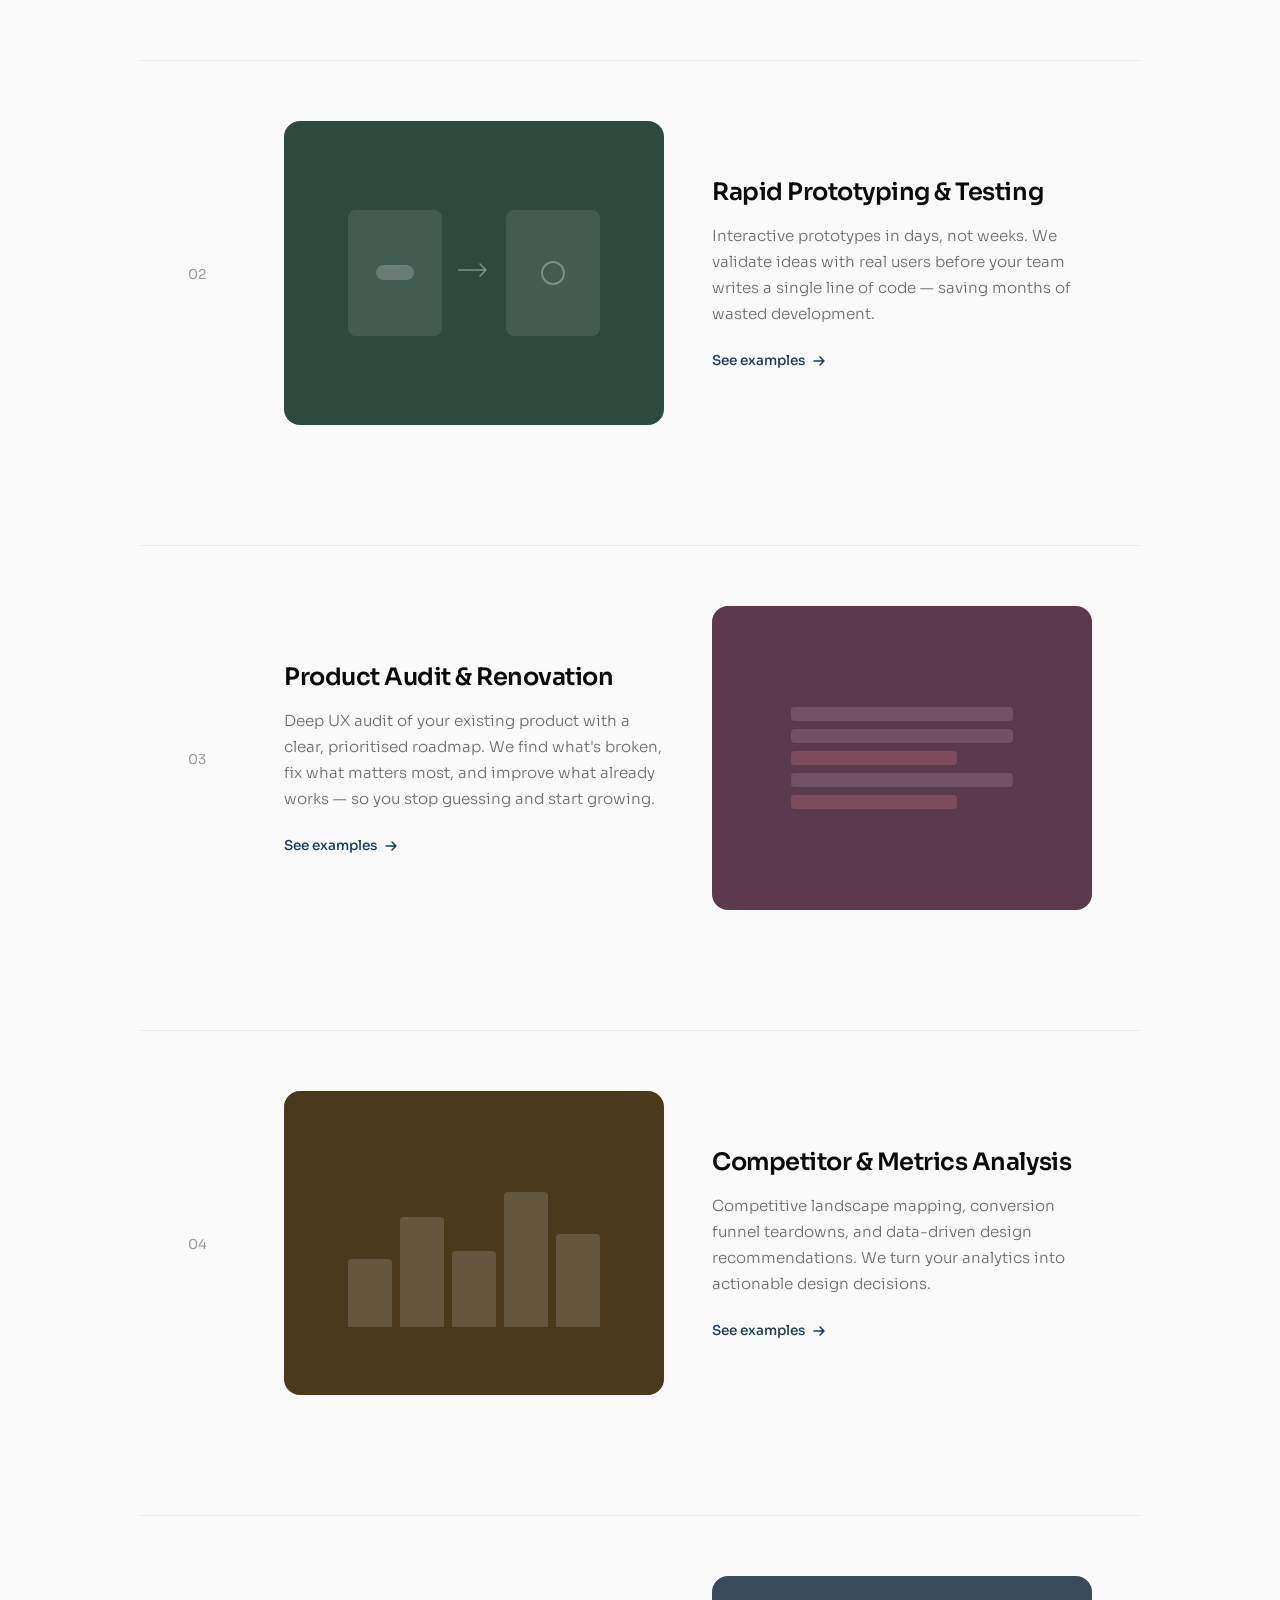
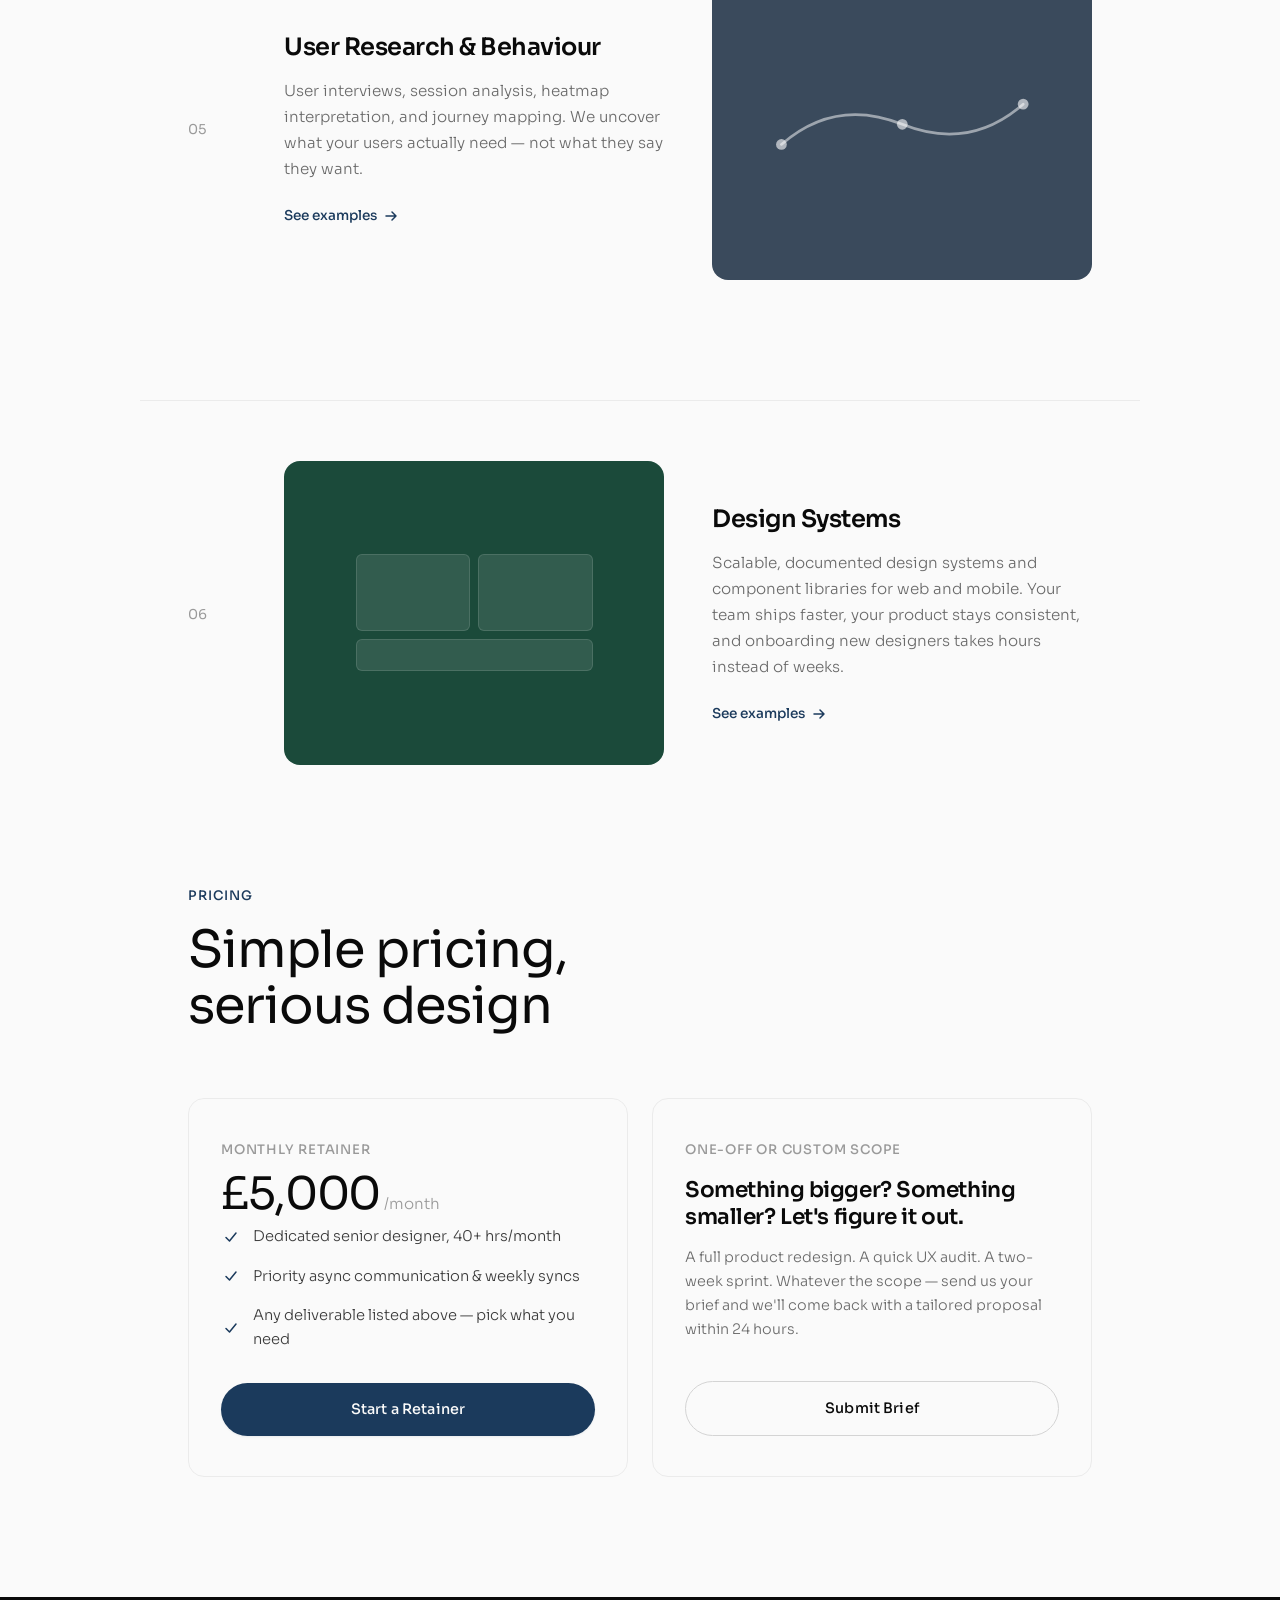
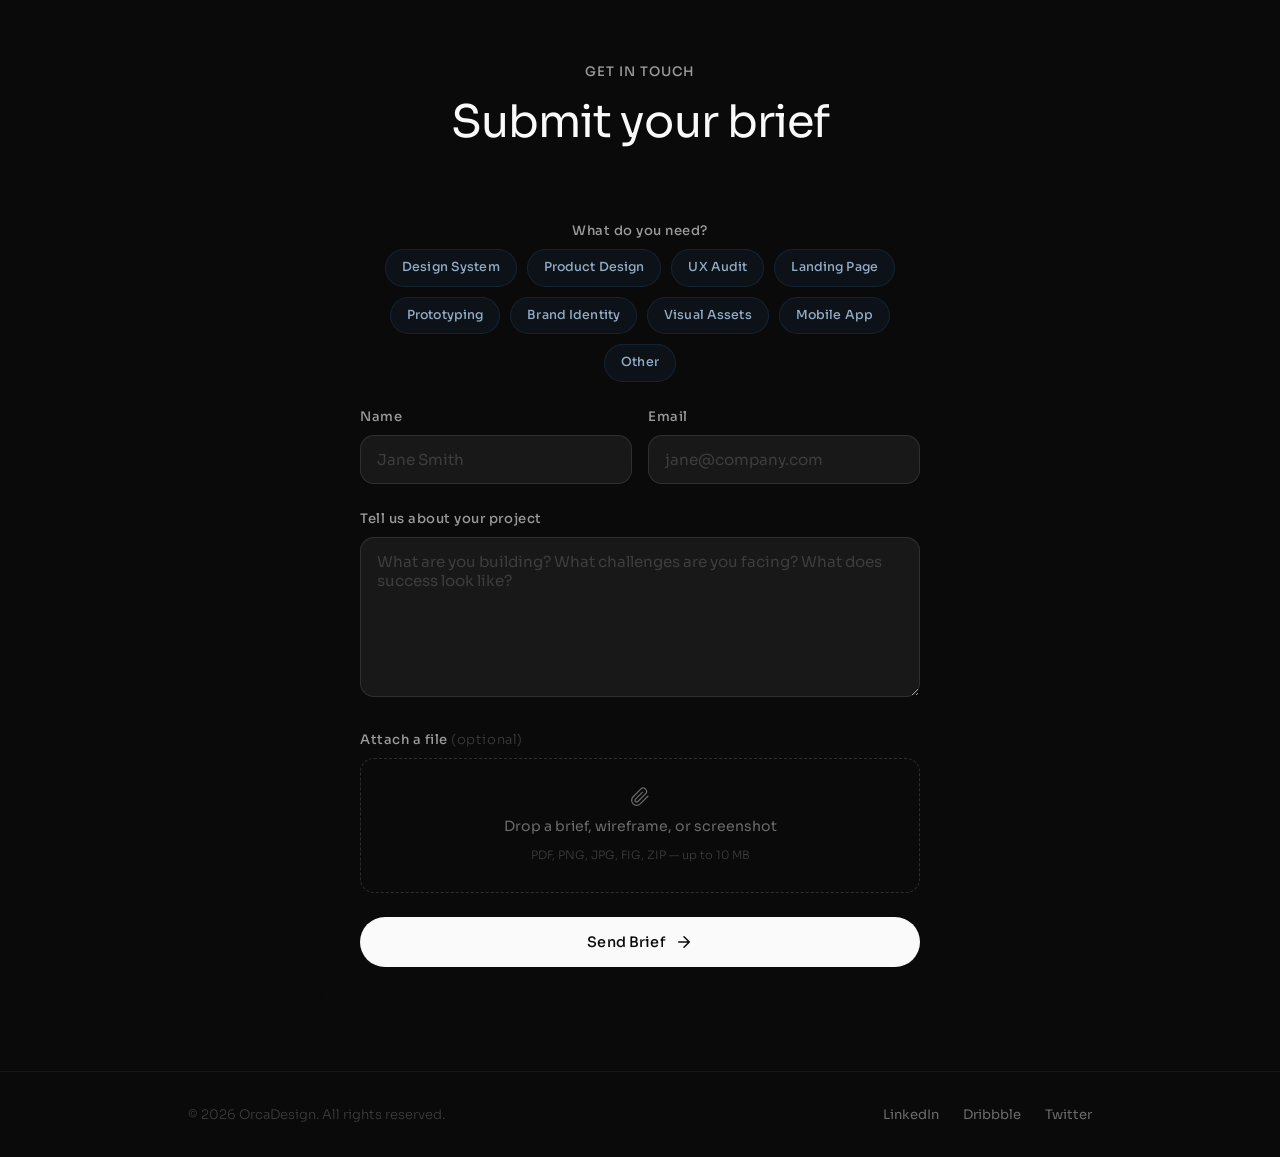
==== commit 840b37e6: "Switch to Netlify Forms with native file upload support Co-Authored-By: Claude Opus 4.6 <noreply@ant" ====
--- a/index.html
+++ b/index.html
@@ -294,12 +294,7 @@
                 <h2 class="contact-title">Submit your brief</h2>
             </div>
 
-            <form class="brief-form anim-reveal anim-delay-1" id="contactForm" action="https://formsubmit.co/hello@orcadesign.io" method="POST">
-                <input type="hidden" name="_captcha" value="false">
-                <input type="hidden" name="_subject" value="New brief from OrcaDesign">
-                <input type="hidden" name="_template" value="table">
-                <input type="hidden" name="_next" value="https://orcadesign.io/thanks.html">
-                <input type="hidden" name="attachment_link" id="attachmentLink" value="">
+            <form class="brief-form anim-reveal anim-delay-1" id="contactForm" name="brief" method="POST" data-netlify="true" enctype="multipart/form-data" action="/thanks.html">
 
                 <!-- Service tags -->
                 <div class="form-group">
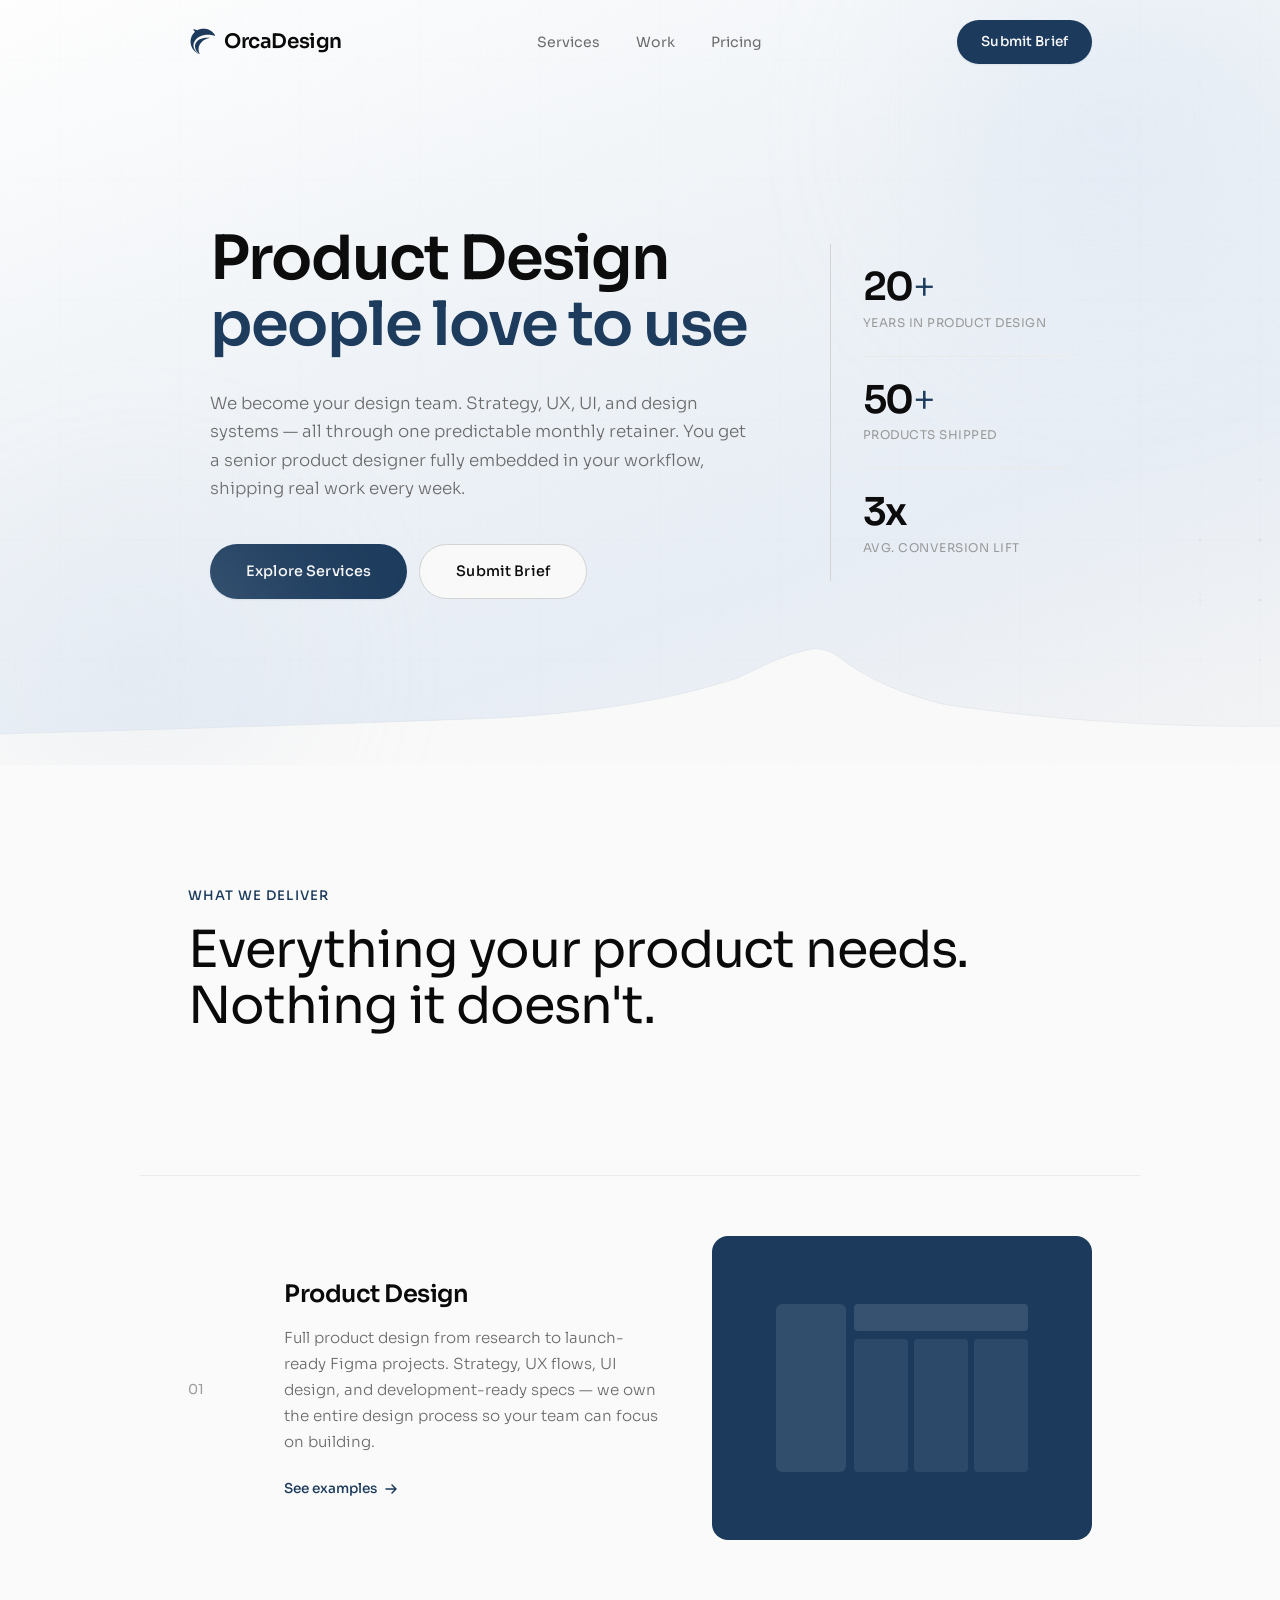
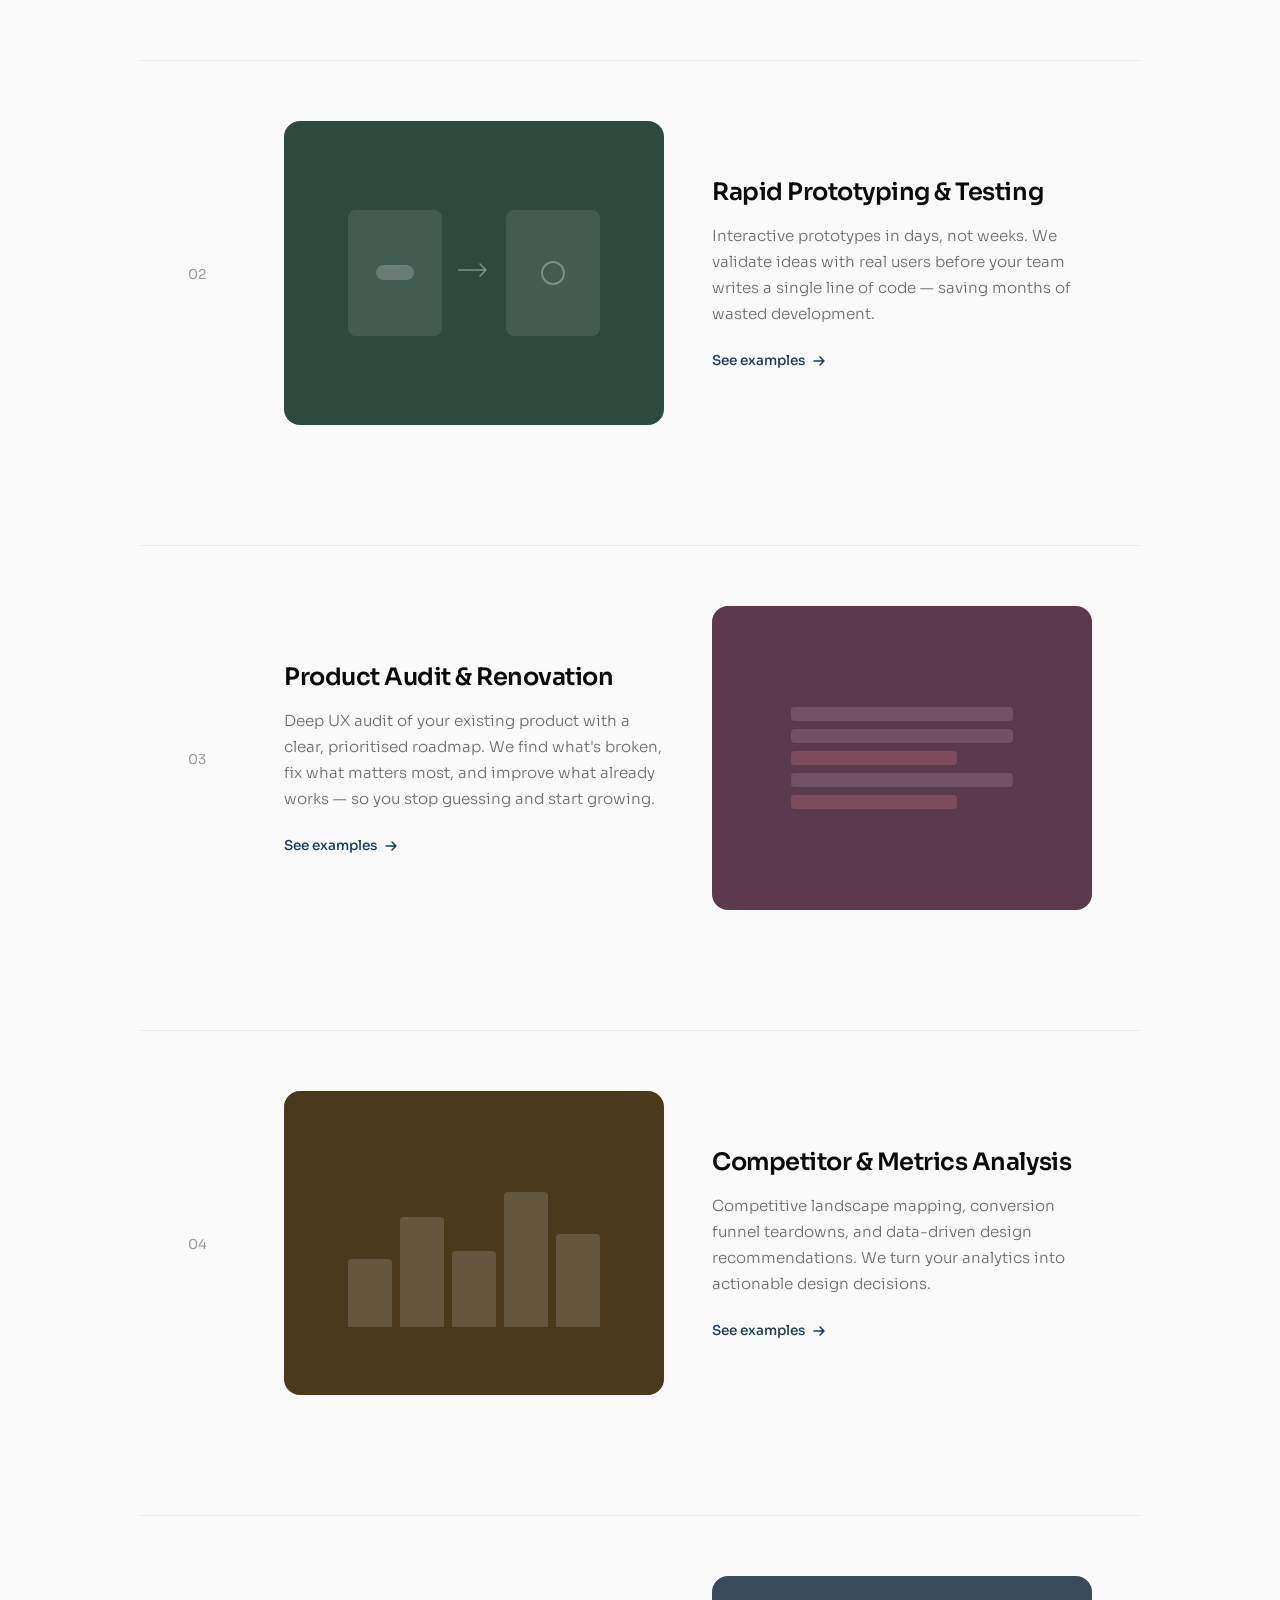
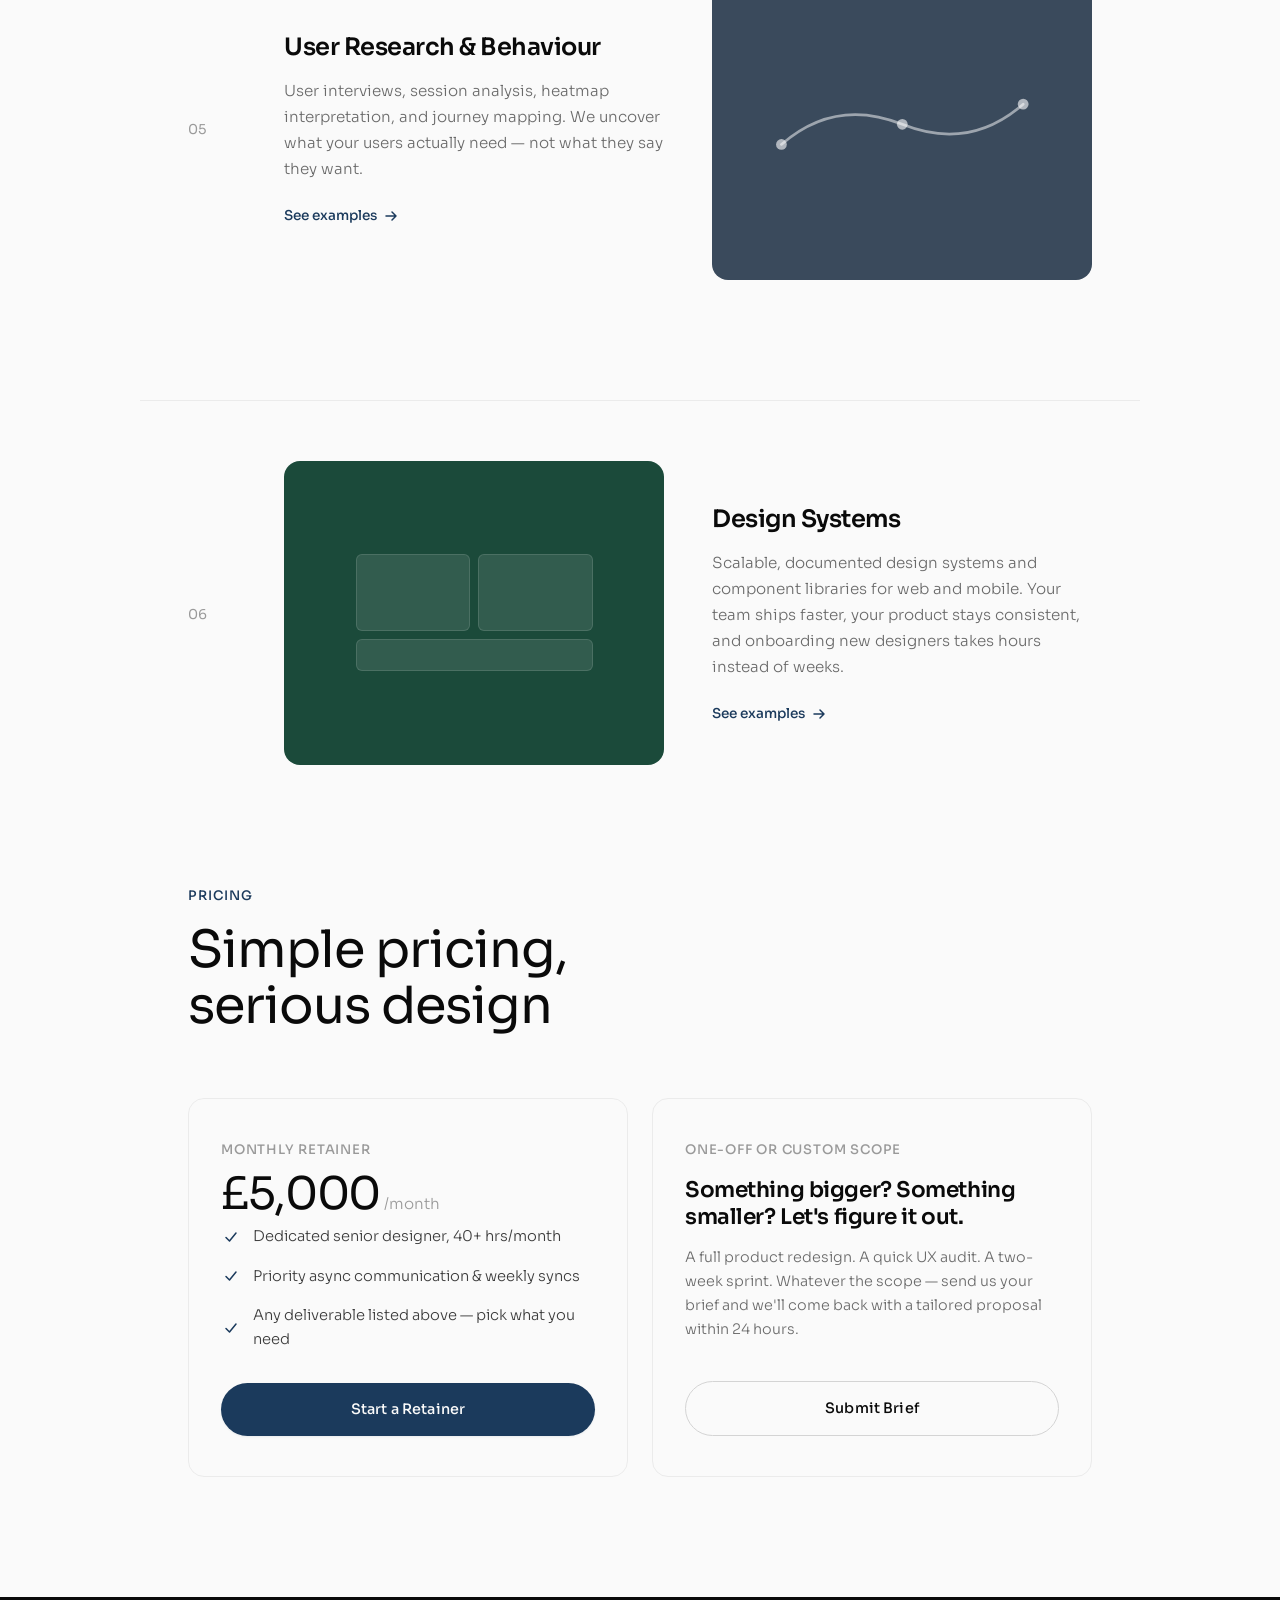
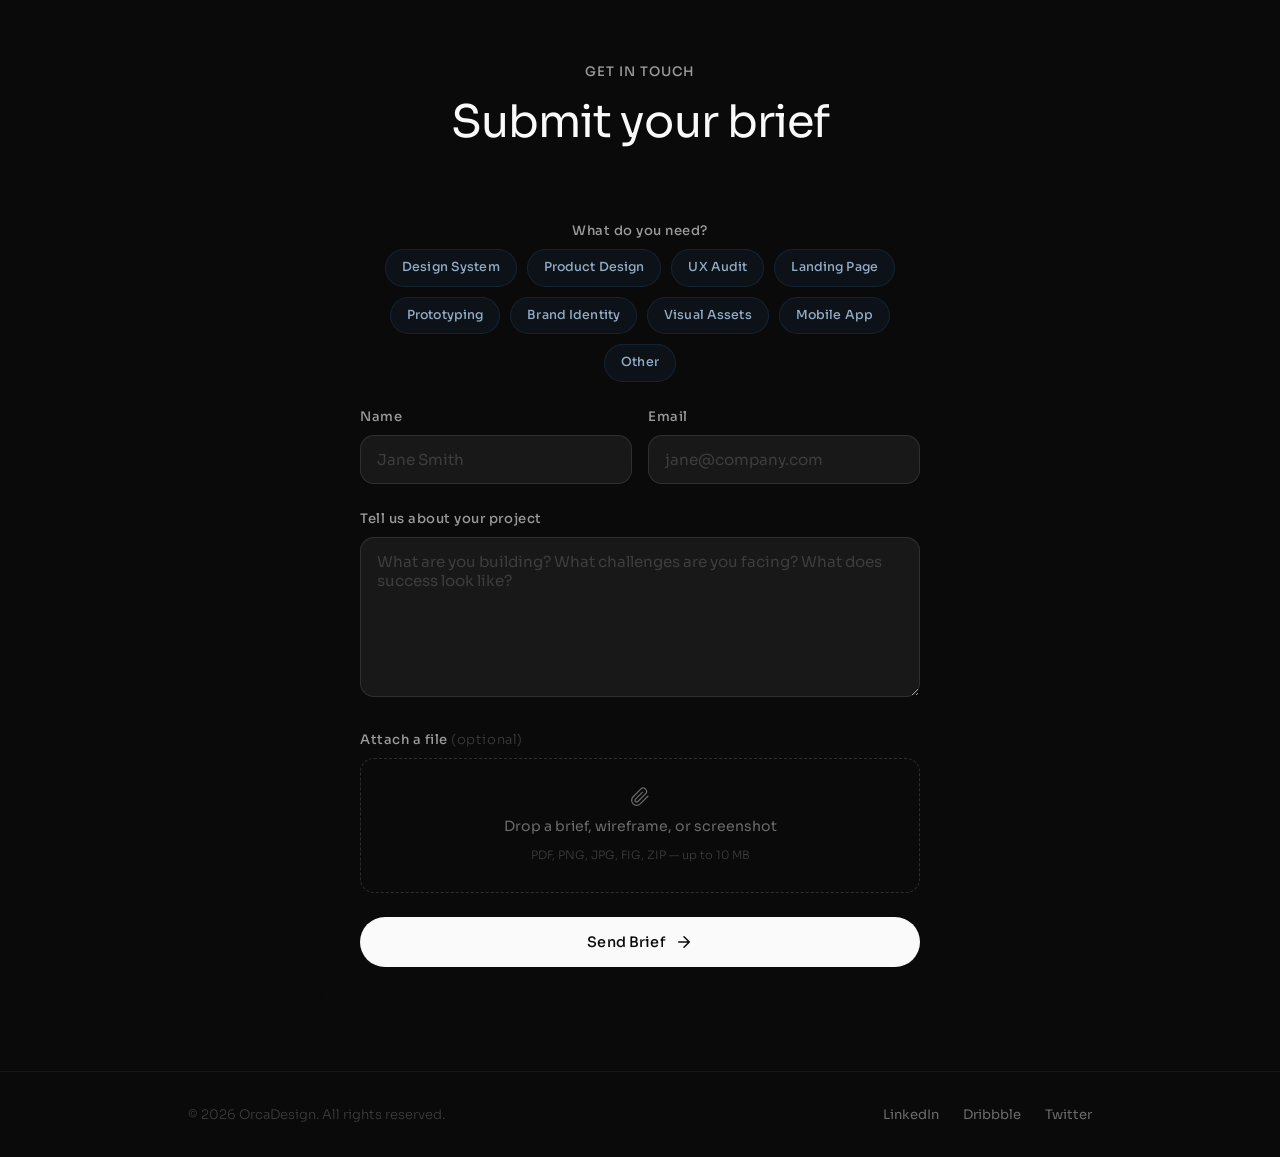
==== commit 4279f2fb: "Add hidden form-name field for Netlify form detection Co-Authored-By: Claude Opus 4.6 <noreply@anthr" ====
--- a/index.html
+++ b/index.html
@@ -295,6 +295,7 @@
             </div>
 
             <form class="brief-form anim-reveal anim-delay-1" id="contactForm" name="brief" method="POST" data-netlify="true" enctype="multipart/form-data" action="/thanks.html">
+                <input type="hidden" name="form-name" value="brief">
 
                 <!-- Service tags -->
                 <div class="form-group">
